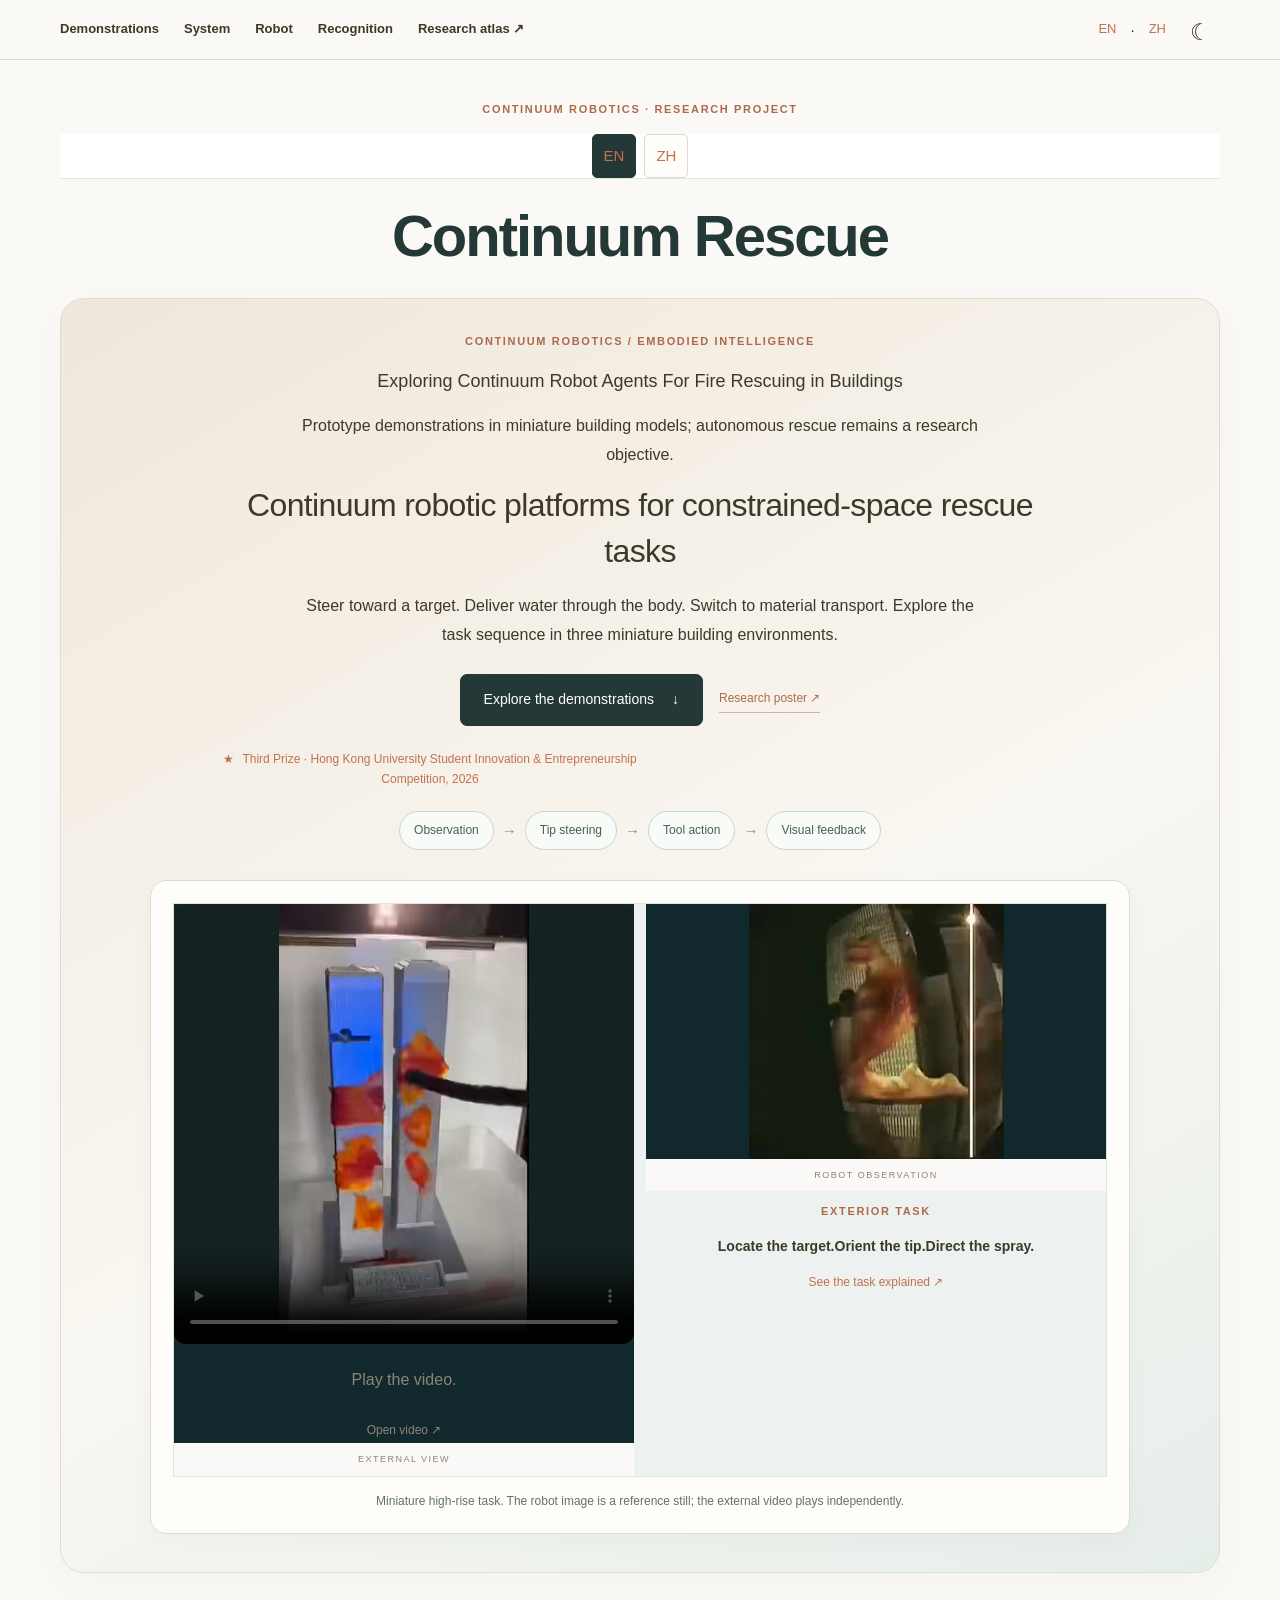
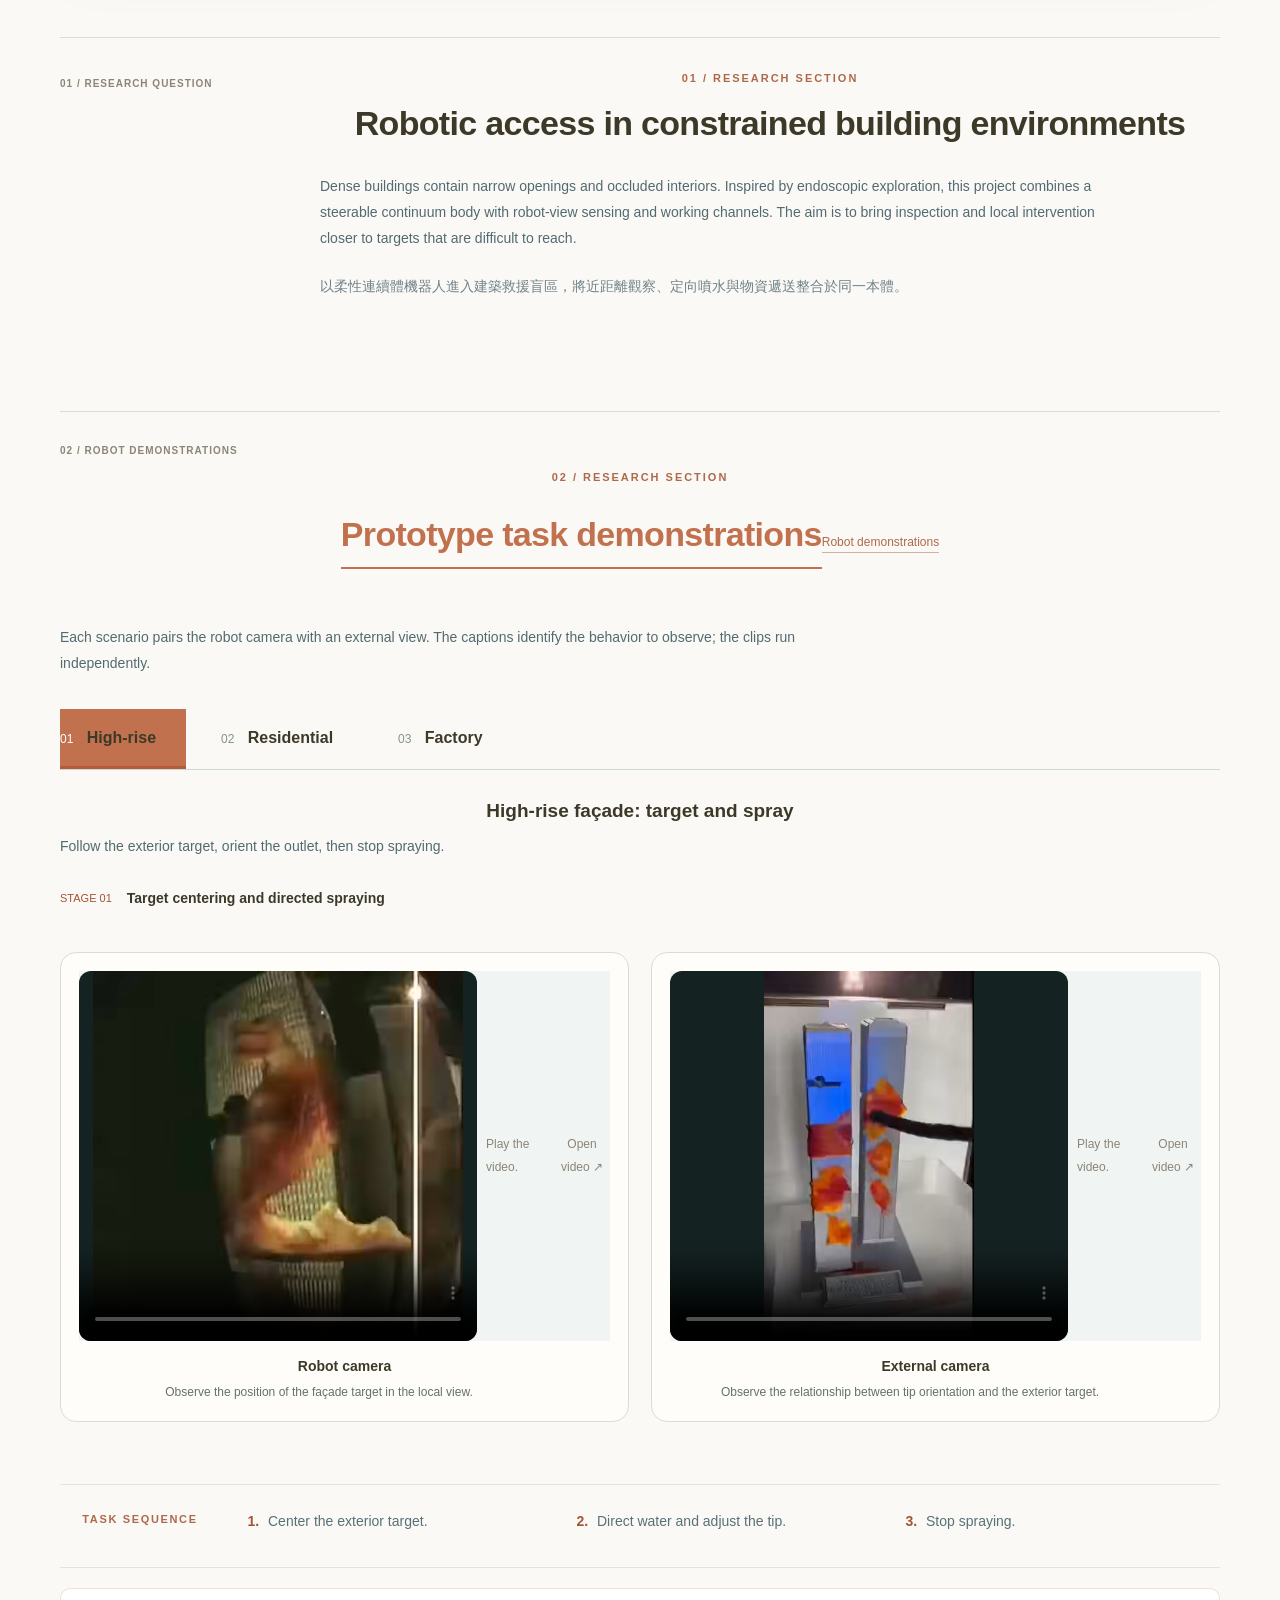
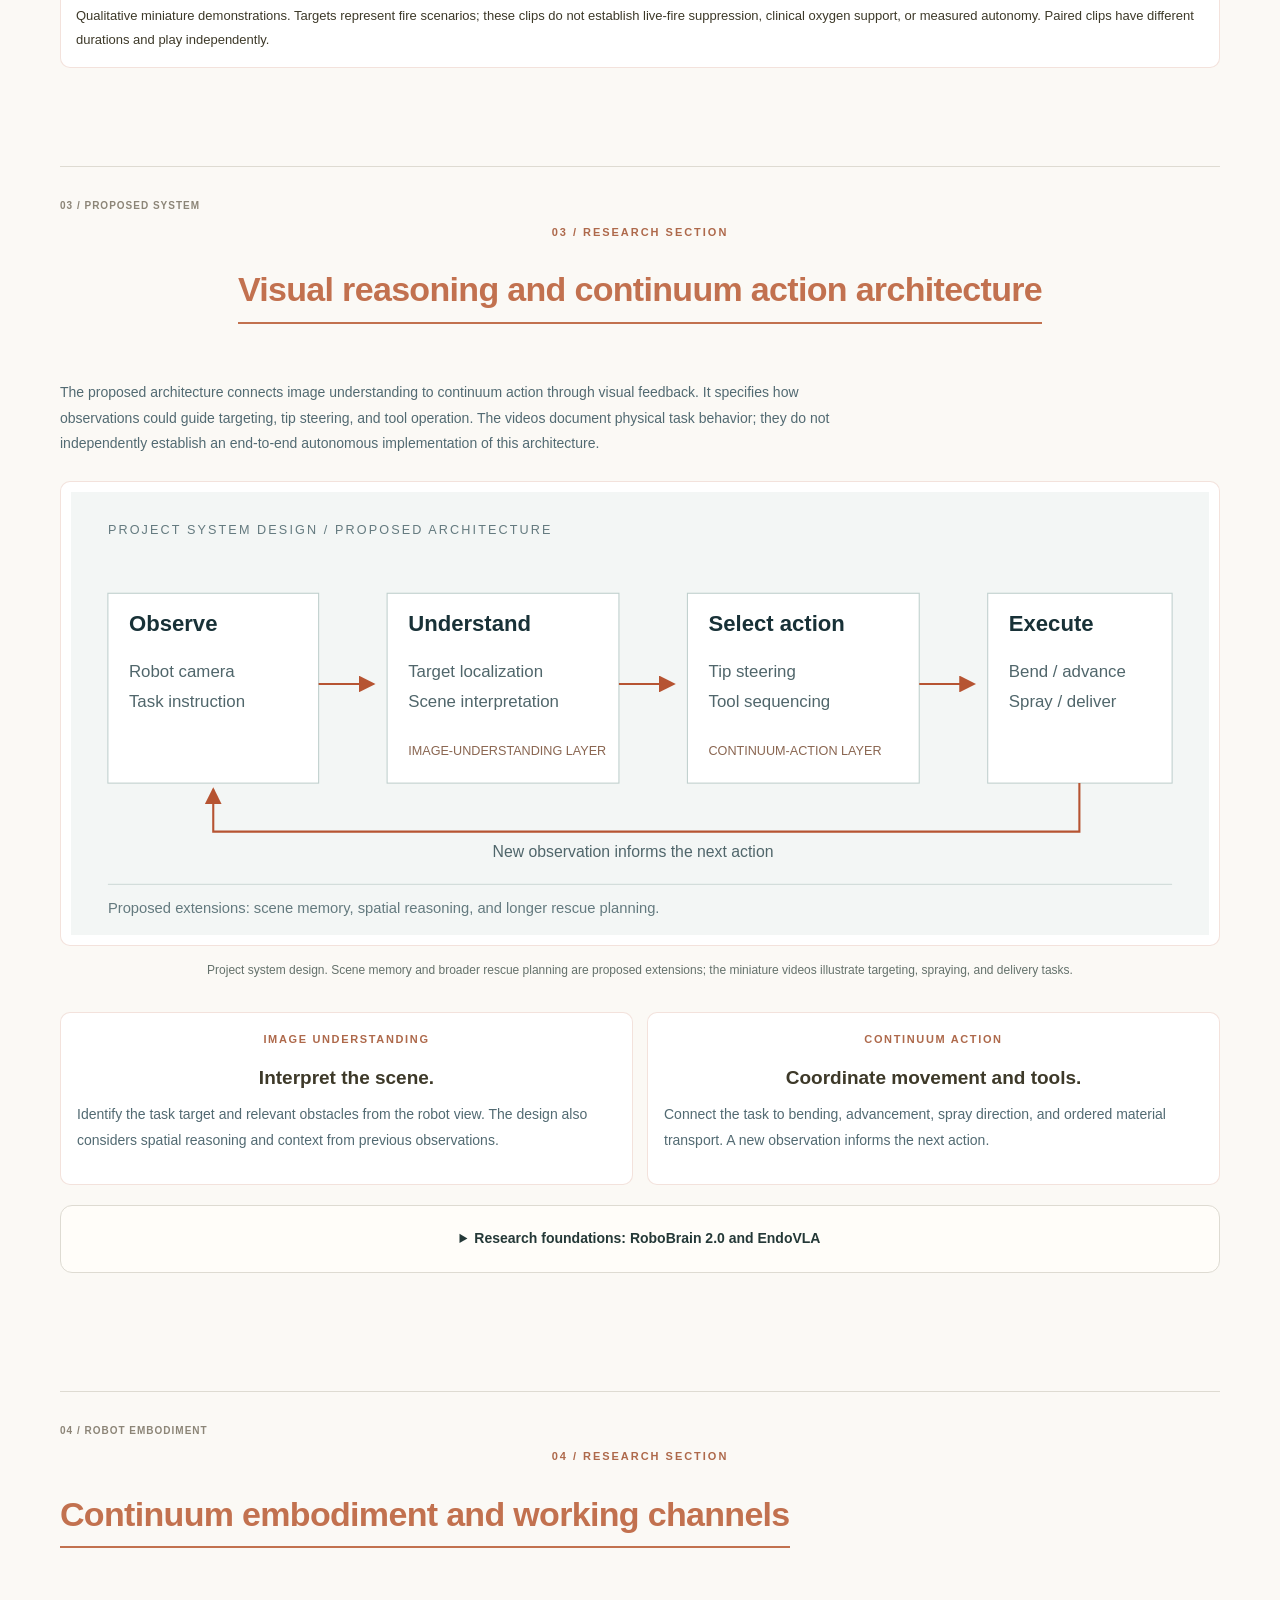
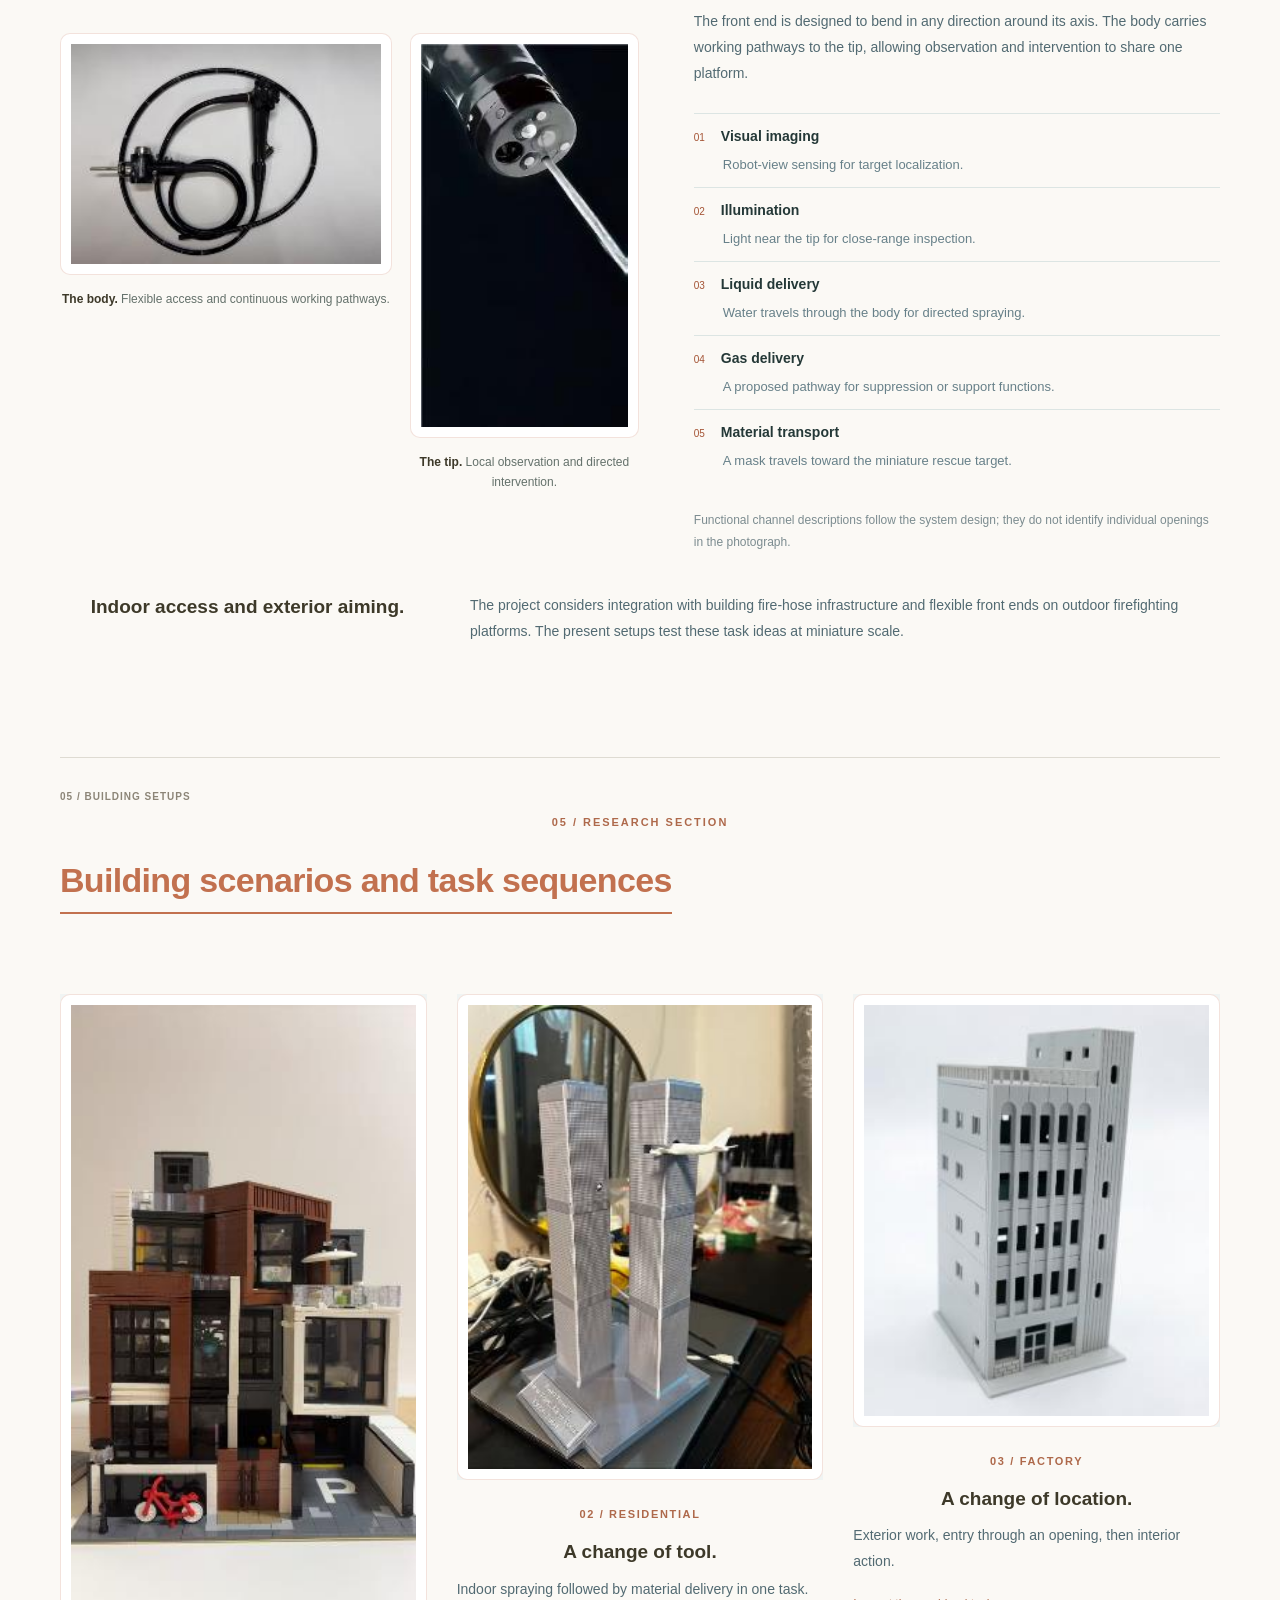
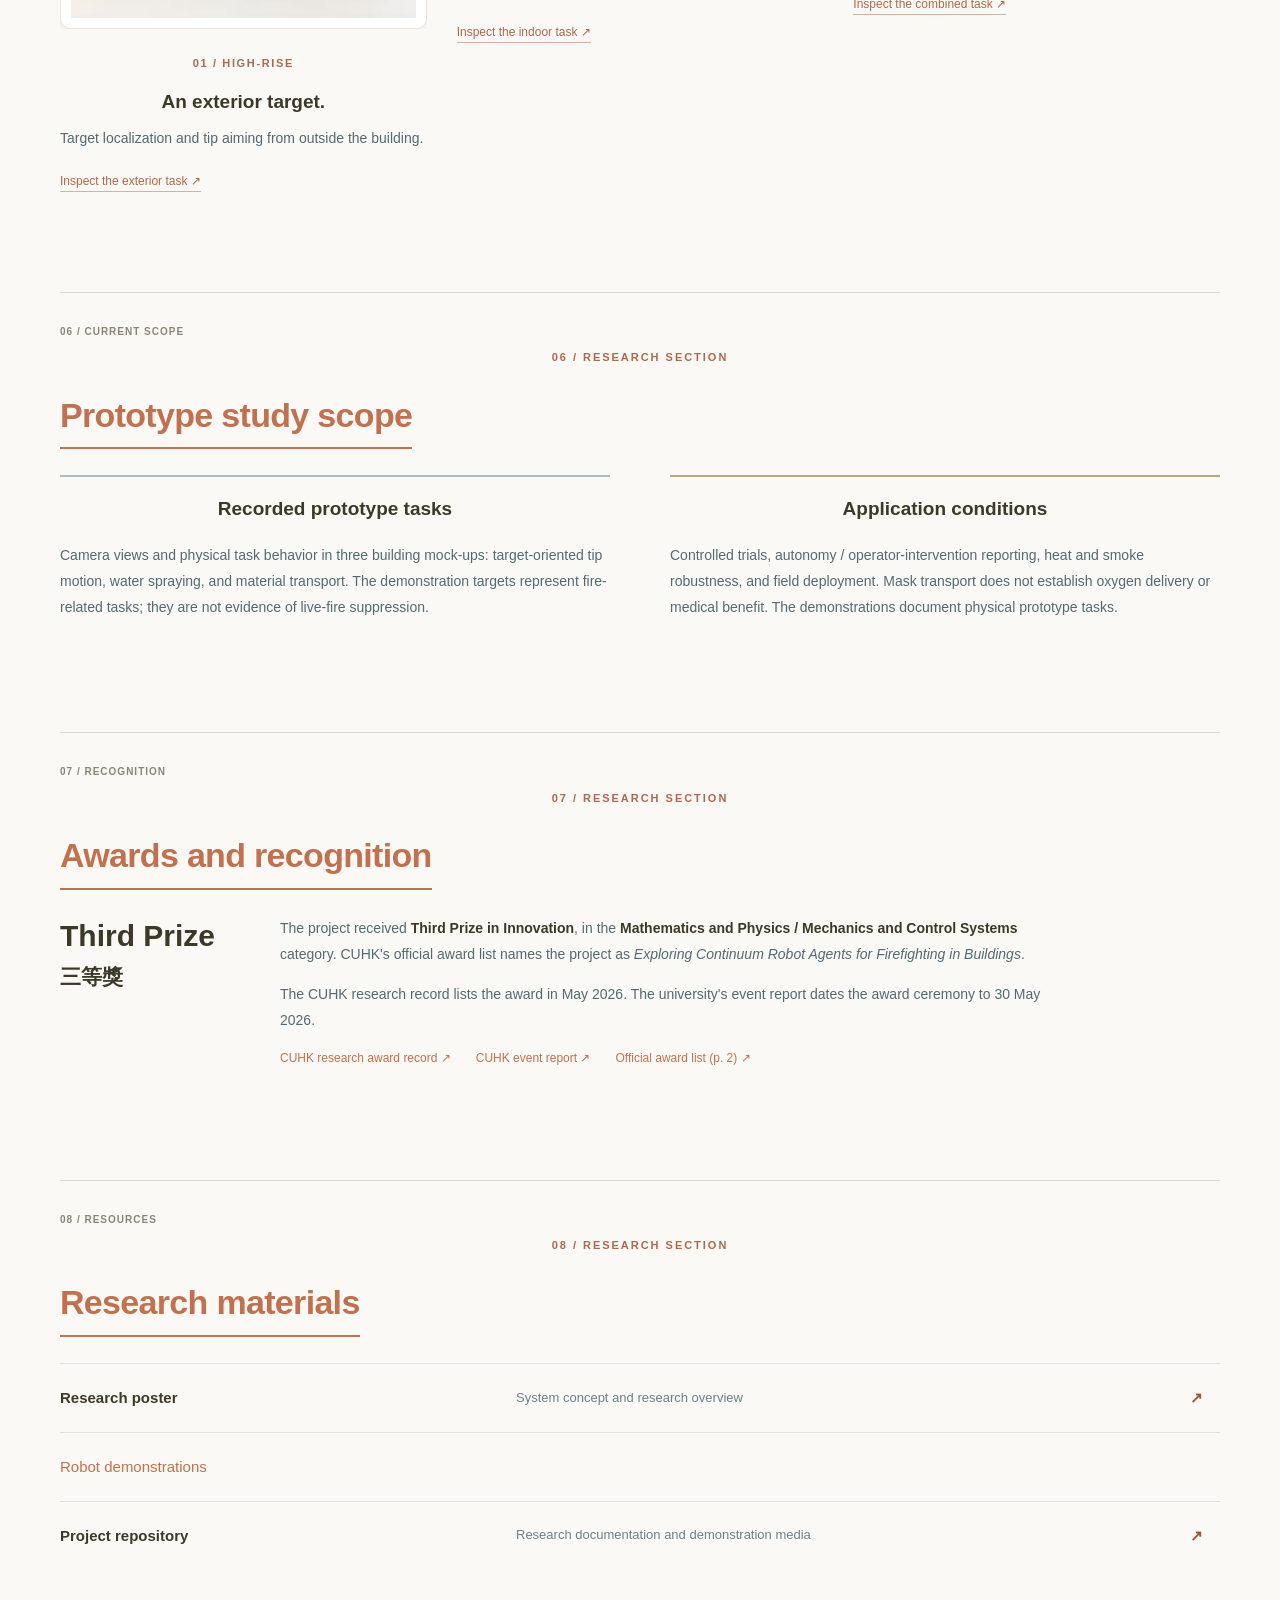
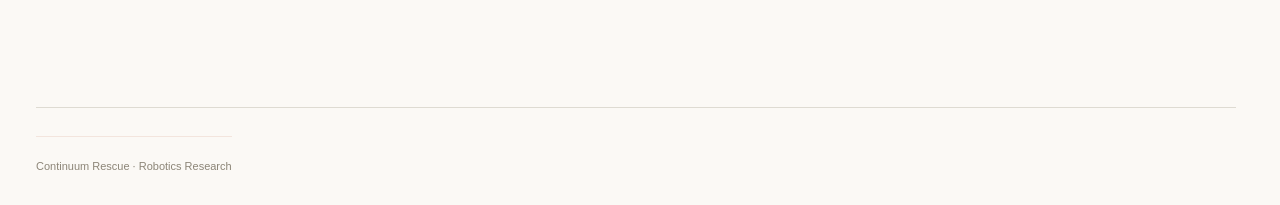
==== index.html @ 7b37f506 "Present project research and demonstrations without editorial UI" ====
<!DOCTYPE html>

<html data-theme="light" lang="en"><head><script>document.documentElement.dataset.theme='light';document.documentElement.style.colorScheme='light';</script><meta charset="utf-8"/><meta content="width=device-width,initial-scale=1" name="viewport"/><meta content="Continuum robots for building rescue blind zones: flexible access, visual targeting and material delivery in miniature building demonstrations." name="description"/><meta content="#183137" name="theme-color"/><title>Exploring Continuum Robot Agents For Fire Rescuing in Buildings</title><link href="assets/images/favicon.svg" rel="icon" type="image/svg+xml"/><link href="assets/css/style.css" rel="stylesheet"/><script defer="" src="assets/js/main.js"></script><link href="index.html" hreflang="en" rel="alternate"/><link href="index-zh.html" hreflang="zh-Hant" rel="alternate"/><link href="presentation-support.css" rel="stylesheet"/><script defer="" src="presentation-support.js"></script><link href="academic-theme.css" rel="stylesheet"/><script defer="" src="academic-ui.js"></script><link href="research-design.css" rel="stylesheet"/><script defer="" src="research-design.js"></script></head>
<body class="theme-evan academic-project research-designed"><nav class="top-nav" id="navigation"><div class="nav-container"><div class="nav-left"><a href="#demos">Demonstrations</a><a href="#method">System</a><a href="#hardware">Robot</a><a href="#recognition">Recognition</a><a href="https://tianchun-research-atlas.husheddaisy64.chatgpt.site">Research atlas ↗</a></div><div class="academic-tools site-language"><a href="index.html">EN</a> · <a href="index-zh.html">ZH</a><button aria-controls="navigation" aria-expanded="false" aria-label="Menu" class="menu menu-toggle">Menu</button><button aria-label="Switch to dark theme" class="theme-toggle" data-theme-toggle="">☾</button></div></div></nav><div class="wrapper"><header class="sidebar"><div class="profile-card"><h2 class="project-identity">Continuum Rescue</h2><div class="visitor-card"><div class="visitor-card-title">ON THIS PAGE</div><div class="academic-toc"><a href="#overview">Overview</a><a href="#demos">Demonstrations</a><a href="#method">Method</a><a href="#hardware">Hardware</a><a href="#scenarios">Scenarios</a><a href="#recognition">Recognition</a><a href="#resources">Resources</a></div></div></div></header><main class="content academic-main" id="main"><p class="academic-eyebrow">CONTINUUM ROBOTICS · RESEARCH PROJECT</p><nav aria-label="Language" class="research-language"><a aria-current="page" href="index.html" hreflang="en">EN</a><a href="index-zh.html" hreflang="zh-CN">ZH</a></nav><h1 class="academic-title">Continuum Rescue</h1><header class="hero"><div class="hero-copy"><div class="eyebrow">Continuum robotics / Embodied intelligence</div><p class="subtitle">Exploring Continuum Robot Agents For Fire Rescuing in Buildings</p><p class="media-caption">Prototype demonstrations in miniature building models; autonomous rescue remains a research objective.</p><p class="hero-lead">Continuum robotic platforms for constrained-space rescue tasks</p><p class="hero-summary">Steer toward a target. Deliver water through the body. Switch to material transport. Explore the task sequence in three miniature building environments.</p><div class="actions"><a class="button primary" href="#demos">Explore the demonstrations <span aria-hidden="true">↓</span></a><a class="text-link" href="assets/documents/research-poster.pdf" rel="noopener" target="_blank">Research poster ↗</a></div><a class="award-line" href="#recognition"><span aria-hidden="true">★</span> Third Prize · Hong Kong University Student Innovation &amp; Entrepreneurship Competition, 2026</a><div aria-label="Research flow" class="research-path"><span>Observation</span><i aria-hidden="true">→</i><span>Tip steering</span><i aria-hidden="true">→</i><span>Tool action</span><i aria-hidden="true">→</i><span>Visual feedback</span></div></div><figure class="hero-media"><div class="hero-views"><div class="hero-external"><video aria-label="High-rise target spraying external demonstration" controls="" playsinline="" poster="assets/images/frame-24.png" preload="metadata"><source src="assets/videos/demo-02.mp4" type="video/mp4"/></video><span class="view-tag">EXTERNAL VIEW</span></div><div class="hero-observation"><img alt="Robot camera view of the high-rise target" src="assets/images/frame-23.png"/><span class="view-tag">ROBOT OBSERVATION</span><div class="hero-observation-copy"><span class="eyebrow">Exterior task</span><strong>Locate the target.<br/>Orient the tip.<br/>Direct the spray.</strong><a href="#demos">See the task explained ↗</a></div></div></div><figcaption>Miniature high-rise task. The robot image is a reference still; the external video plays independently.</figcaption></figure></header>
<section class="section problem visible" id="overview"><div class="section-label">01 / Research question</div><div><span class="research-section-number">01 / RESEARCH SECTION</span><h2>Robotic access in constrained building environments</h2><p class="reading">Dense buildings contain narrow openings and occluded interiors. Inspired by endoscopic exploration, this project combines a steerable continuum body with robot-view sensing and working channels. The aim is to bring inspection and local intervention closer to targets that are difficult to reach.</p><p class="chinese-summary" lang="zh-Hant">以柔性連續體機器人進入建築救援盲區，將近距離觀察、定向噴水與物資遞送整合於同一本體。</p></div></section>
<section class="section visible" id="demos"><div class="section-label">02 / Robot demonstrations</div><div class="section-head"><span class="research-section-number">02 / RESEARCH SECTION</span><h2>Prototype task demonstrations</h2><a class="text-link" href="#demos" rel="noopener" target="_blank">Robot demonstrations</a></div><p class="reading">Each scenario pairs the robot camera with an external view. The captions identify the behavior to observe; the clips run independently.</p><div aria-label="Demonstration scenario" class="tabs" role="group"><button aria-pressed="true" data-scenario="highrise">01 <strong>High-rise</strong></button><button aria-pressed="false" data-scenario="residential">02 <strong>Residential</strong></button><button aria-pressed="false" data-scenario="factory">03 <strong>Factory</strong></button></div><div class="demo-header"><h3 id="demo-title">High-rise façade</h3><p id="demo-description"></p></div><div id="demo-grid"></div><div class="task-sequence"><span class="eyebrow">Task sequence</span><ol id="demo-steps"></ol></div><noscript><p><a href="#demos">Robot demonstrations</a> for all scenarios.</p></noscript><p class="scope-note">Qualitative miniature demonstrations. Targets represent fire scenarios; these clips do not establish live-fire suppression, clinical oxygen support, or measured autonomy. Paired clips have different durations and play independently.</p></section>
<section class="section visible" id="method"><div class="section-label">03 / Proposed system</div><div class="section-head"><span class="research-section-number">03 / RESEARCH SECTION</span><h2>Visual reasoning and continuum action architecture</h2></div><p class="reading">The proposed architecture connects image understanding to continuum action through visual feedback. It specifies how observations could guide targeting, tip steering, and tool operation. The videos document physical task behavior; they do not independently establish an end-to-end autonomous implementation of this architecture.</p><figure class="system-figure"><img alt="Proposed system: camera observation and task instruction feed scene understanding, action selection and the continuum robot, with an observation feedback loop" loading="lazy" src="assets/images/rescue-system.svg"/><ol aria-label="Proposed system flow" class="system-mobile"><li><strong>01 / Observe</strong><span>Robot camera and task instruction.</span></li><li><strong>02 / Understand</strong><span>Target localization and scene interpretation.</span></li><li><strong>03 / Select action</strong><span>Tip steering and tool sequencing.</span></li><li><strong>04 / Execute</strong><span>Bend, advance, spray, or deliver.</span></li><li class="feedback">Feedback: a new observation informs the next action.</li></ol><figcaption>Project system design. Scene memory and broader rescue planning are proposed extensions; the miniature videos illustrate targeting, spraying, and delivery tasks.</figcaption></figure><div class="method-notes"><article><span class="eyebrow">Image understanding</span><h3>Interpret the scene.</h3><p>Identify the task target and relevant obstacles from the robot view. The design also considers spatial reasoning and context from previous observations.</p></article><article><span class="eyebrow">Continuum action</span><h3>Coordinate movement and tools.</h3><p>Connect the task to bending, advancement, spray direction, and ordered material transport. A new observation informs the next action.</p></article></div><details class="research-foundations"><summary>Research foundations: RoboBrain 2.0 and EndoVLA</summary><p><a href="https://arxiv.org/abs/2507.02029">RoboBrain 2.0</a> motivates the understanding layer. <a href="https://arxiv.org/abs/2505.15206">EndoVLA</a> motivates visual instruction and action for a flexible instrument. These are related research foundations.</p><div class="foundation-images"><figure><img alt="RoboBrain foundation figure reproduced in the project presentation" loading="lazy" src="assets/images/robobrain-foundation.png"/><figcaption>Understanding and planning foundation.</figcaption></figure><figure><img alt="EndoVLA foundation figure reproduced in the project presentation" loading="lazy" src="assets/images/endovla-foundation.png"/><figcaption>Visual instruction and action foundation.</figcaption></figure></div></details></section>
<section class="section visible" id="hardware"><div class="section-label">04 / Robot embodiment</div><span class="research-section-number">04 / RESEARCH SECTION</span><h2>Continuum embodiment and working channels</h2><div class="hardware-layout"><div class="hardware-photos"><figure class="body-photo"><img alt="Tubular continuum robot body with coiled working channels" loading="lazy" src="assets/images/continuum-robot.jpg"/><figcaption><strong>The body.</strong> Flexible access and continuous working pathways.</figcaption></figure><figure class="tip-photo"><img alt="Close-up of the front end and material delivery tube" loading="lazy" src="assets/images/end-effector.jpg"/><figcaption><strong>The tip.</strong> Local observation and directed intervention.</figcaption></figure></div><div class="hardware-copy"><p>The front end is designed to bend in any direction around its axis. The body carries working pathways to the tip, allowing observation and intervention to share one platform.</p><dl class="channel-list"><div><dt><span>01</span> Visual imaging</dt><dd>Robot-view sensing for target localization.</dd></div><div><dt><span>02</span> Illumination</dt><dd>Light near the tip for close-range inspection.</dd></div><div><dt><span>03</span> Liquid delivery</dt><dd>Water travels through the body for directed spraying.</dd></div><div><dt><span>04</span> Gas delivery</dt><dd>A proposed pathway for suppression or support functions.</dd></div><div><dt><span>05</span> Material transport</dt><dd>A mask travels toward the miniature rescue target.</dd></div></dl><p class="figure-note">Functional channel descriptions follow the system design; they do not identify individual openings in the photograph.</p></div></div><div class="deployment-note"><h3>Indoor access and exterior aiming.</h3><p>The project considers integration with building fire-hose infrastructure and flexible front ends on outdoor firefighting platforms. The present setups test these task ideas at miniature scale.</p></div></section>
<section class="section visible" id="scenarios"><div class="section-label">05 / Building setups</div><span class="research-section-number">05 / RESEARCH SECTION</span><h2>Building scenarios and task sequences</h2><div class="scenario-gallery"><article><figure><img alt="High-rise miniature setup" loading="lazy" src="assets/images/high-rise.jpg"/></figure><span class="eyebrow">01 / High-rise</span><h3>An exterior target.</h3><p>Target localization and tip aiming from outside the building.</p><a class="text-link" data-demo-jump="highrise" href="#demos">Inspect the exterior task ↗</a></article><article><figure><img alt="Residential miniature setup" loading="lazy" src="assets/images/residential.jpg"/></figure><span class="eyebrow">02 / Residential</span><h3>A change of tool.</h3><p>Indoor spraying followed by material delivery in one task.</p><a class="text-link" data-demo-jump="residential" href="#demos">Inspect the indoor task ↗</a></article><article><figure><img alt="Factory miniature setup" loading="lazy" src="assets/images/factory.jpg"/></figure><span class="eyebrow">03 / Factory</span><h3>A change of location.</h3><p>Exterior work, entry through an opening, then interior action.</p><a class="text-link" data-demo-jump="factory" href="#demos">Inspect the combined task ↗</a></article></div></section>
<section class="section scope-section visible"><div class="section-label">06 / Current scope</div><span class="research-section-number">06 / RESEARCH SECTION</span><h2>Prototype study scope</h2><div class="scope-columns"><div><h3>Recorded prototype tasks</h3><p>Camera views and physical task behavior in three building mock-ups: target-oriented tip motion, water spraying, and material transport. The demonstration targets represent fire-related tasks; they are not evidence of live-fire suppression.</p></div><div><h3>Application conditions</h3><p>Controlled trials, autonomy / operator-intervention reporting, heat and smoke robustness, and field deployment. Mask transport does not establish oxygen delivery or medical benefit. The demonstrations document physical prototype tasks.</p></div></div></section>
<section class="section visible" id="recognition"><div class="section-label">07 / Recognition</div><span class="research-section-number">07 / RESEARCH SECTION</span><h2>Awards and recognition</h2><div class="recognition-detail"><strong class="prize-word">Third Prize<span>三等獎</span></strong><div><p>The project received <strong>Third Prize in Innovation</strong>, in the <strong>Mathematics and Physics / Mechanics and Control Systems</strong> category. CUHK's official award list names the project as <em>Exploring Continuum Robot Agents for Firefighting in Buildings</em>.</p><p>The CUHK research record lists the award in May 2026. The university's event report dates the award ceremony to 30 May 2026.</p><p class="award-sources"><a href="https://research.cuhk.edu.hk/en/prizes/third-prize-of-the-12th-hong-kong-university-student-innovation-a/" rel="noopener" target="_blank">CUHK research award record ↗</a><a href="https://kto.cuhk.edu.hk/en/news-events/announcements/event-highlight-cuhk-wins-19-awards-at-the-12th-hong-kong-university-student-innovation-and-entrepreneurship-competition-30-may-2026" rel="noopener" target="_blank">CUHK event report ↗</a><a href="https://www.cpr.cuhk.edu.hk/wp-content/uploads/newscentre/pressrelease/Appendix_eng-2.pdf" rel="noopener" target="_blank">Official award list (p. 2) ↗</a></p></div></div></section>
<section class="section visible" id="resources"><div class="section-label">08 / Resources</div><span class="research-section-number">08 / RESEARCH SECTION</span><h2>Research materials</h2><div class="resource-list"><a href="assets/documents/research-poster.pdf" rel="noopener" target="_blank"><strong>Research poster</strong><span>System concept and research overview</span><b aria-hidden="true">↗</b></a><a href="#demos" rel="noopener" target="_blank">Robot demonstrations</a><a href="https://github.com/evan0610/Exploring-Continuum-Robot-Agents-For-Fire-Rescuing-in-Buildings"><strong>Project repository</strong><span>Research documentation and demonstration media</span><b aria-hidden="true">↗</b></a></div></section></main><footer class="site-footer"><p>Continuum Rescue · Robotics Research</p></footer></div></body></html>
---- assets/css/style.css ----
*{box-sizing:border-box}html{scroll-behavior:smooth;scroll-padding-top:110px}body{margin:0;color:#183137;background:#fff;font:16px/1.75 system-ui,-apple-system,BlinkMacSystemFont,"Segoe UI",sans-serif}a{color:#a74928;text-decoration:none}a:hover{text-decoration:underline}button,video{font:inherit}img{display:block;max-width:100%}figure{margin:0}figcaption{font-size:12px;line-height:1.65;color:#61757b;margin-top:12px}h1,h2,h3,p{margin-top:0}h2{font-size:34px;line-height:1.25;letter-spacing:-1px;margin-bottom:24px;max-width:900px}h3{font-size:20px;line-height:1.35;letter-spacing:-.3px}p{color:#526a72}nav{position:sticky;top:0;z-index:20;background:#fffffff2;border-bottom:1px solid #dce5e3;backdrop-filter:blur(12px)}.nav-inner{max-width:1200px;margin:auto;display:flex;align-items:center;justify-content:space-between;padding:19px 28px;gap:25px}.brand{font-size:23px;font-weight:750;color:#183137;line-height:1.2;letter-spacing:-.7px}.brand span{display:block;font-size:9px;letter-spacing:1.7px;font-weight:500;margin-top:7px}.nav-links{display:flex;gap:26px;font-size:13px}.nav-links a{color:#29434a}main{max-width:1200px;padding:0 28px;margin:auto}.hero{display:grid;grid-template-columns:1fr 1.08fr;gap:45px;align-items:center;padding:66px 0 64px}.eyebrow,.section-label{font-size:11px;font-weight:650;letter-spacing:1.6px;text-transform:uppercase;color:#a45435}.hero h1{font-size:38px;line-height:1.16;letter-spacing:-1.3px;margin:19px 0 24px}.hero-lead{font-size:22px;line-height:1.45;color:#25434a;margin-bottom:19px}.hero-summary{font-size:14px;max-width:475px}.actions{display:flex;align-items:center;gap:22px;flex-wrap:wrap;margin:27px 0}.button{display:inline-flex;gap:18px;align-items:center;border:1px solid #183137;padding:12px 17px;font-size:13px;font-weight:650}.button.primary{background:#183137;color:white}.text-link{font-size:13px;border-bottom:1px solid #d3b29f;padding-bottom:3px;white-space:normal}.award-line{font-size:12px;line-height:1.65;display:block;color:#80633b;max-width:440px}.award-line span{margin-right:5px}.hero-media{min-width:0}.hero-views{display:grid;grid-template-columns:1fr 1fr;background:#edf2f1;border:1px solid #dce5e3}.hero-external{position:relative;background:#11282c}.hero-external video{width:100%;height:440px;display:block;object-fit:contain}.view-tag{display:block;font-size:9px;letter-spacing:1.5px;padding:8px 12px;color:#dce5e4;background:#183137}.hero-observation img{width:100%;height:255px;object-fit:contain;background:#11282c}.hero-observation-copy{padding:22px 20px}.hero-observation-copy strong{display:block;line-height:1.55;font-size:17px;margin:10px 0}.hero-observation-copy a{font-size:12px}.section{padding:60px 0;border-top:1px solid #dce5e3}.section-label{color:#315e67;margin-bottom:22px}.section-head{display:flex;align-items:baseline;justify-content:space-between;gap:25px}.reading{max-width:780px}.problem{display:grid;grid-template-columns:220px 1fr;gap:40px}.problem .section-label{padding-top:7px}.problem h2{max-width:800px}.chinese-summary{font-size:14px;color:#70828a;margin-top:22px}.tabs{display:flex;gap:0;border-bottom:1px solid #ccd8d5;margin:32px 0 27px}.tabs button{border:0;border-bottom:3px solid transparent;padding:14px 30px 14px 0;margin-right:35px;cursor:pointer;background:transparent;color:#829395;font-size:12px}.tabs strong{font-size:16px;margin-left:10px;font-weight:600}.tabs button.active{color:#183137;border-bottom-color:#b65b38}.demo-header h3{font-size:25px;margin-bottom:8px}.demo-header p{font-size:14px;margin-bottom:26px}.demo-stage{margin-bottom:35px}.stage-head{display:flex;gap:15px;align-items:center;margin-bottom:16px}.stage-number{font-size:11px;color:#a45435}.stage-head h4{margin:0;font-size:17px;font-weight:650}.video-pair{display:grid;grid-template-columns:1fr 1fr;gap:22px}.video-card{min-width:0}.video-card video{display:block;max-width:100%;height:370px;width:100%;object-fit:contain;background:#102328}.video-card.portrait video{width:auto;max-width:100%;height:370px;margin:auto}.video-surface{background:#f0f4f3;min-height:370px;display:flex;align-items:center;justify-content:center}.video-card figcaption{margin-top:12px;font-size:13px}.video-card strong{display:block;color:#183137;font-size:14px;margin-bottom:4px}.watch-point{display:block;max-width:480px}.task-sequence{display:grid;grid-template-columns:160px 1fr;gap:25px;padding:24px 0;border-top:1px solid #dce5e3;border-bottom:1px solid #dce5e3}.task-sequence ol{display:flex;gap:30px;flex-wrap:wrap;padding:0 0 0 18px;margin:0;font-size:13px;color:#587078}.task-sequence li{flex:1 1 160px;padding-left:5px}.task-sequence li::marker{color:#a45435;font-weight:700}.scope-note{font-size:12px;color:#71848b;margin:20px 0 0}.system-figure{margin:30px 0}.system-figure img{width:100%}.method-notes{display:grid;grid-template-columns:1fr 1fr;gap:60px;margin-top:32px}.method-notes h3{margin:10px 0}.method-notes p{font-size:14px}.research-foundations{margin-top:28px;border-top:1px solid #dce5e3;padding-top:20px;font-size:14px}.research-foundations summary{cursor:pointer;color:#49656c}.research-foundations>p{margin-top:20px;max-width:800px}.foundation-images{display:grid;grid-template-columns:1fr 1fr;gap:25px;align-items:start}.hardware-layout{display:grid;grid-template-columns:1.1fr 1fr;gap:55px;align-items:start;margin-top:35px}.hardware-photos{display:grid;grid-template-columns:1.45fr 1fr;gap:18px;align-items:start}.hardware-photos img{height:290px;width:100%;object-fit:contain;background:#eef2f1}.hardware-copy p{font-size:14px}.channel-list{margin:26px 0}.channel-list>div{border-top:1px solid #dce5e3;padding:10px 0}.channel-list dt{font-size:14px;font-weight:650}.channel-list dt span{font-size:10px;font-weight:500;color:#a45435;margin-right:12px}.channel-list dd{margin:3px 0 0 29px;font-size:13px;color:#678089}.figure-note{font-size:12px!important;color:#7c8c90}.deployment-note{margin-top:28px;display:grid;grid-template-columns:1fr 2fr;gap:35px}.deployment-note p{font-size:14px}.scenario-gallery{display:grid;grid-template-columns:repeat(3,1fr);gap:30px;margin-top:30px}.scenario-gallery figure{background:#f0f4f3;margin-bottom:20px}.scenario-gallery img{width:100%;height:265px;object-fit:contain;padding:10px}.scenario-gallery h3{margin:10px 0}.scenario-gallery p{font-size:14px}.scope-columns{display:grid;grid-template-columns:1fr 1fr;gap:60px}.scope-columns p{font-size:14px}.scope-section{background:#f5f7f6;padding:35px;margin-bottom:45px}.recognition-detail{display:grid;grid-template-columns:190px 1fr;gap:30px}.prize-word{font-size:30px;color:#96723f;line-height:1.3}.prize-word span{display:block;font-size:21px;margin-top:8px}.recognition-detail p{font-size:14px;max-width:790px}.award-sources{display:flex;flex-wrap:wrap;gap:10px 25px;font-size:12px!important}.resource-list a{display:grid;grid-template-columns:1fr 1.5fr 30px;align-items:center;gap:20px;border-top:1px solid #dce5e3;padding:20px 0;color:#183137;font-size:15px}.resource-list span{font-size:13px;color:#6a8188}.resource-list b{color:#a45435}footer{max-width:1200px;margin:auto;padding:30px 28px 45px;font-size:12px;color:#7c8d90;display:flex;justify-content:space-between}.skip-link{position:absolute;left:20px;top:-80px;background:#183137;color:white;padding:10px;z-index:100}.skip-link:focus{top:10px}:focus-visible{outline:3px solid #c77b51;outline-offset:5px}@media(max-width:950px){.hero{grid-template-columns:1fr;gap:32px;padding-top:40px}.hero-copy{max-width:750px}.hero h1{font-size:40px;max-width:720px}.hero-views{max-width:650px}.problem{grid-template-columns:1fr;gap:0}.hardware-layout{gap:28px}.nav-links{gap:17px}.brand{font-size:19px}.section-head{display:block}.video-card video,.video-card.portrait video{height:320px}.video-surface{min-height:320px}}@media(max-width:600px){html{scroll-padding-top:105px}main{padding:0 20px}.nav-inner{padding:14px 20px;flex-wrap:wrap;gap:13px}.brand{font-size:19px}.brand span{font-size:8px}.nav-links{width:100%;justify-content:space-between;gap:8px;font-size:11px}.hero{padding:35px 0 40px}.hero h1{font-size:31px;letter-spacing:-.8px}.hero-lead{font-size:20px}.hero-summary{font-size:14px}.hero-external video{height:305px}.hero-observation img{height:165px}.hero-observation-copy{padding:14px 12px}.hero-observation-copy strong{font-size:14px}.hero-observation-copy .eyebrow{font-size:8px}.hero-observation-copy a{font-size:10px}.view-tag{font-size:7px;padding:7px;letter-spacing:.8px}.hero-views{grid-template-columns:1fr 1fr}h2{font-size:27px;letter-spacing:-.6px}.section{padding:40px 0}.tabs button{padding:12px 8px 12px 0;margin-right:15px}.tabs strong{font-size:13px;margin-left:5px}.video-pair,.method-notes,.hardware-layout,.scenario-gallery,.scope-columns,.recognition-detail,.foundation-images{grid-template-columns:1fr}.video-pair{gap:24px}.video-card video,.video-card.portrait video{height:330px}.video-surface{min-height:330px}.task-sequence{grid-template-columns:1fr;gap:12px}.task-sequence ol{display:block}.task-sequence li{margin:7px 0}.system-figure{overflow-x:auto}.system-figure img{min-width:760px}.method-notes{gap:20px}.hardware-photos{grid-template-columns:1.3fr 1fr}.hardware-photos img{height:240px}.deployment-note{grid-template-columns:1fr;gap:0}.scenario-gallery{gap:35px}.scope-section{padding:25px 20px}.scope-columns{gap:20px}.prize-word span{display:inline;margin-left:15px;font-size:20px}.recognition-detail{gap:20px}.resource-list a{grid-template-columns:1fr 25px;gap:4px}.resource-list span{grid-column:1;grid-row:2}.resource-list b{grid-column:2;grid-row:1}footer{gap:20px}.actions{gap:18px}}@media(prefers-reduced-motion:reduce){html{scroll-behavior:auto}}

.video-card video{width:auto;margin:auto}.system-mobile{display:none}@media(max-width:600px){.hero{display:flex;flex-direction:column;align-items:stretch;gap:0}.hero-copy{display:contents}.hero-copy>.eyebrow{order:0}.hero h1{order:1;margin-bottom:25px}.hero-media{order:2;margin-bottom:25px}.hero-lead{order:3}.hero-summary{order:4}.hero .actions{order:5;margin-top:12px}.hero .award-line{order:6}.system-figure>img{display:none}.system-figure{overflow:visible}.system-mobile{display:block;list-style:none;padding:0;margin:0}.system-mobile li{padding:18px 20px;border-left:2px solid #b65b38;background:#f1f5f3;margin-bottom:10px}.system-mobile strong{display:block;font-size:17px}.system-mobile span{font-size:13px;display:block;margin-top:5px;color:#587179}.system-mobile .feedback{background:white;font-size:13px;color:#a45435;border-left-style:dashed}.hero-external video{height:305px}}

.language-switch{display:flex;align-items:center;gap:7px;flex-shrink:0;font-size:12px}.language-switch a{color:#6d8085;padding:5px 1px;border-bottom:2px solid transparent}.language-switch a[aria-current="page"]{color:#183137;border-bottom-color:#a74928}.language-switch>span{color:#9ba9ac}.nav-links{margin-left:auto}.language-switch strong{font-weight:650}html[lang="zh-Hant"] h1,html[lang="zh-Hant"] h2{line-height:1.4;letter-spacing:0}html[lang="zh-Hant"] .brand span{letter-spacing:1px}@media(max-width:950px){.nav-inner{flex-wrap:wrap;gap:14px}.nav-links{order:3;width:100%;justify-content:flex-start}.language-switch{margin-left:auto}}@media(max-width:600px){.nav-links{justify-content:space-between}.language-switch{font-size:11px}.nav-inner{gap:12px}.brand{font-size:18px}}

.language-switch a{min-height:32px;display:inline-flex;align-items:center;padding:5px 4px}.language-switch a:not([aria-current="page"]){color:#49656c}.language-switch a:hover{color:#a74928;text-decoration:none}.scope-columns>div{border-top:2px solid #a9bfbb;padding-top:18px}.scope-columns>div:last-child{border-top-color:#bba785}html[lang="zh-Hant"] .hero h1{font-size:36px}html[lang="zh-Hant"] .hero-lead{font-size:21px}html[lang="zh-Hant"] .hero-summary{font-size:15px}html[lang="zh-Hant"] .reading{line-height:1.9}html[lang="zh-Hant"] .button{font-size:14px;line-height:1.5}@media(max-width:600px){html[lang="zh-Hant"] .hero h1{font-size:29px}.language-switch a{min-height:36px;padding:5px 3px}.nav-links a{padding:5px 0}.channel-list dd{line-height:1.8}}
---- presentation-support.css ----
.privatebar{background:#203b35;color:#fff;padding:10px 24px;display:flex;align-items:center;justify-content:space-between;gap:14px;font:12px/1.7 "Segoe UI","Microsoft YaHei",sans-serif}.privatebar a{color:#fff;text-decoration:underline}.privatebar form{margin:0}.privatebar button{background:none;color:white;border:1px solid #789389;padding:5px 10px;border-radius:3px;font:inherit;cursor:pointer}.rect-status,.rect-block,.rect-quick{max-width:1120px;margin:26px auto;padding:22px 28px;border:1px solid #d9e3dd;border-radius:8px;background:#f5f8f4;color:#233f37;font:15px/1.8 "Segoe UI","Microsoft YaHei",sans-serif}.rect-status{border-left:4px solid #287263}.rect-status h2,.rect-block h3{font-size:21px;line-height:1.4;margin:0 0 14px;letter-spacing:0}.rect-status p,.rect-block p{margin:12px 0;max-width:1000px}.rect-status small{display:block;color:#596f64}.rect-quick{display:flex;gap:14px;flex-wrap:wrap;background:#fff;padding:14px 22px;font-size:13px}.rect-table{overflow:auto;margin:18px 0}.rect-table table{border-collapse:collapse;width:100%;min-width:570px;font-size:14px;background:#fff}.rect-table td,.rect-table th{padding:12px;text-align:left;vertical-align:top;border-bottom:1px solid #dbe5df}.rect-table th{background:#e8f1e9;font-weight:600}.rect-table td:first-child{font-weight:600}.rect-block a,.rect-status a,.rect-quick a{color:#236358;text-decoration:underline}.rect-toc{position:sticky;top:0;background:#fffef8f5;z-index:30;border-bottom:1px solid #d9e3dd;padding:10px 18px;display:flex;gap:16px;flex-wrap:wrap;font:12px/1.7 "Segoe UI","Microsoft YaHei",sans-serif}.rect-toc a{color:#236358}.rect-toc a[aria-current]{font-weight:700}.video-status{font:13px/1.7 "Segoe UI","Microsoft YaHei",sans-serif;padding:9px;color:#587263}.video-status[data-error=true]{color:#8b412b;background:#fbede7}.media-caption{font-size:12px;color:#526c60}.rect-block details{padding:15px;border:1px solid #dae4dc;background:#fff}.rect-block summary{cursor:pointer}.rect-filter{padding:9px;width:100%;max-width:480px;margin:10px 0}html{scroll-padding-top:70px}a:focus-visible,button:focus-visible,summary:focus-visible,input:focus-visible{outline:3px solid #bb8a3e;outline-offset:4px}img,video{max-width:100%}video{background:#142922;border-radius:4px}@media(max-width:900px){.hero{grid-template-columns:1fr!important;gap:28px!important;padding-top:35px!important}.hero-apparatus{margin:0!important}.observation-inset{position:static!important;width:100%!important;margin-top:16px!important;box-shadow:none!important}.observation-inset img{height:auto!important;max-height:180px;object-fit:contain}.site-header{flex-wrap:wrap!important;gap:10px!important}.site-header .language-switch{width:auto!important;margin:0!important}.site-header .menu-toggle{margin-left:auto!important;margin-right:0!important}.site-header nav{order:5}.rect-status,.rect-block{margin:20px 16px;padding:20px}.rect-quick{margin:16px}.rect-table table{font-size:13px}.privatebar{padding:9px 16px;font-size:11px}.rect-toc{font-size:12px;gap:10px}}@media(max-width:480px){.hero h1{font-size:clamp(31px,9vw,43px)!important;line-height:1.2!important;letter-spacing:-.8px!important}.site-header .language-switch{margin-left:0!important}.privatebar span{max-width:200px}.rect-status h2,.rect-block h3{font-size:19px}.rect-status,.rect-block{font-size:14px}.rect-toc{position:static}.rect-table table{min-width:520px}}@media(prefers-reduced-motion:reduce){html{scroll-behavior:auto}}

.research-note{font:12px/1.7 "Segoe UI",sans-serif!important;color:#405f52!important;background:#eff5ed;border-left:3px solid #287263;padding:10px 13px!important;max-width:650px!important;margin:12px 0!important;text-transform:none!important;letter-spacing:0!important}

.privatebar{background:#6c5541}.rect-status,.rect-block,.rect-quick{background:#fffefa;border-color:rgba(194,113,79,.2);color:#3d3929}.rect-status{border-left-color:#c2714f}.rect-block a,.rect-status a,.rect-quick a,.rect-toc a{color:#b56645}.rect-toc{background:#faf9f7}.rect-table th{background:#f4eee8}.rect-table td,.rect-table th{border-color:rgba(194,113,79,.2)}
---- academic-theme.css ----
/* ============================================
   Evan Homepage
   Warm minimal academic homepage
   ============================================ */

html {
  scroll-behavior: smooth;
}

body {
  margin: 0;
}

/*
  让 Evan 主题下的所有元素统一使用 border-box。
  padding 和 border 不会额外撑大元素尺寸。
*/
body.theme-evan,
body.theme-evan *,
body.theme-evan *::before,
body.theme-evan *::after {
  box-sizing: border-box;
}


/* ============================================
   全局主题变量
   ============================================ */

:root {
  --evan-bg: #faf9f7;
  --evan-text: #3d3929;
  --evan-accent: #c2714f;
  --evan-secondary: #8c8577;
  --evan-border: rgba(194, 113, 79, 0.2);
  --evan-shadow: rgba(194, 113, 79, 0.15);
  --evan-social-bg: #ffffff;
  --evan-social-text: #8b7355;
  --evan-footer-border: rgba(194, 113, 79, 0.15);
}


/* ============================================
   跟随系统深色模式
   ============================================ */

@media (prefers-color-scheme: dark) {
  :root:not([data-theme="light"]) {
    --evan-bg: #1a1917;
    --evan-text: #d1cec7;
    --evan-accent: #e28a67;
    --evan-secondary: #9b9488;
    --evan-border: rgba(226, 138, 103, 0.2);
    --evan-shadow: rgba(0, 0, 0, 0.3);
    --evan-social-bg: #22211e;
    --evan-social-text: #d1cec7;
    --evan-footer-border: rgba(226, 138, 103, 0.15);
  }
}


/* ============================================
   手动深色模式
   ============================================ */

[data-theme="dark"] {
  --evan-bg: #1a1917;
  --evan-text: #d1cec7;
  --evan-accent: #e28a67;
  --evan-secondary: #9b9488;
  --evan-border: rgba(226, 138, 103, 0.2);
  --evan-shadow: rgba(0, 0, 0, 0.3);
  --evan-social-bg: #22211e;
  --evan-social-text: #d1cec7;
  --evan-footer-border: rgba(226, 138, 103, 0.15);
}


/* ============================================
   手动浅色模式
   ============================================ */

[data-theme="light"] {
  --evan-bg: #faf9f7;
  --evan-text: #3d3929;
  --evan-accent: #c2714f;
  --evan-secondary: #8c8577;
  --evan-border: rgba(194, 113, 79, 0.2);
  --evan-shadow: rgba(194, 113, 79, 0.15);
  --evan-social-bg: #ffffff;
  --evan-social-text: #8b7355;
  --evan-footer-border: rgba(194, 113, 79, 0.15);
}


/* ============================================
   页面主体
   ============================================ */

body.theme-evan {
  background: var(--evan-bg);
  color: var(--evan-text);

  font-family:
    "Inter",
    -apple-system,
    BlinkMacSystemFont,
    sans-serif;

  font-size: 16px;
  line-height: 1.65;

  transition:
    background-color 0.3s ease,
    color 0.3s ease;
}


/* ============================================
   全局链接
   ============================================ */

body.theme-evan a {
  color: var(--evan-accent);
  text-decoration: none;
}

body.theme-evan a:hover {
  filter: brightness(1.15);
}


/* ============================================
   顶部导航栏
   ============================================ */

body.theme-evan .top-nav {
  position: fixed;

  top: 0;
  left: 0;
  right: 0;

  height: 60px;

  display: flex;
  justify-content: center;
  align-items: center;

  background: var(--evan-bg);
  border-bottom: 1px solid var(--evan-footer-border);

  z-index: 1000;
}

body.theme-evan .nav-container {
  width: 100%;
  max-width: 1280px;

  padding: 0 40px;

  display: flex;
  align-items: center;
  justify-content: space-between;
}

/*
  顶部导航栏链接容器。

  gap 控制 About、Education、Research 等链接之间的距离。
*/
body.theme-evan .nav-left {
  display: flex;
  align-items: center;
  flex-wrap: nowrap;

  gap: 38px;
}

body.theme-evan .nav-left a {
  color: var(--evan-text);

  font-size: 17px;
  font-weight: 600;

  white-space: nowrap;
}


/* ============================================
   深浅色模式按钮
   ============================================ */

body.theme-evan .theme-toggle {
  width: 40px;
  height: 40px;

  flex-shrink: 0;

  border: none;
  border-radius: 999px;

  background: transparent;
  color: var(--evan-text);

  cursor: pointer;
  font-size: 18px;

  transition:
    background-color 0.2s ease,
    color 0.2s ease;
}

body.theme-evan .theme-toggle:hover {
  background: var(--evan-border);
  color: var(--evan-accent);
}


/* ============================================
   页面整体容器
   ============================================ */

body.theme-evan .wrapper {
  width: 100%;
  max-width: 1120px;
  min-height: 100vh;

  margin: 0 auto;

  display: flex;
  flex-wrap: wrap;
  align-items: flex-start;
}


/* ============================================
   左侧固定个人信息栏
   ============================================ */

body.theme-evan .sidebar {
  position: fixed;

  top: 60px;
  left: calc(50% - 560px);

  width: 320px;
  height: calc(100vh - 60px);

  flex-shrink: 0;

  overflow-y: auto;

  display: flex;
  flex-direction: column;
  justify-content: flex-start;
  align-items: center;

  padding-top: 60px;

  text-align: center;

  box-sizing: border-box;
  z-index: 100;
}

body.theme-evan .profile-card {
  width: 100%;

  padding: 0 20px;

  text-align: center;
}


/* ============================================
   头像
   ============================================ */

body.theme-evan .image.avatar {
  display: block;

  margin: 0 auto 28px;
}

body.theme-evan .image.avatar img {
  width: 220px;
  height: 220px;

  border-radius: 50%;

  object-fit: cover;

  box-shadow: 0 6px 24px var(--evan-shadow);
}


/* ============================================
   姓名与邮箱
   ============================================ */

body.theme-evan .site-name {
  margin: 0 0 8px;

  color: var(--evan-text);

  font-size: 28px;
  line-height: 1.2;
}

body.theme-evan .site-email {
  margin: 0 0 24px;

  color: var(--evan-secondary);

  font-size: 13px;
  font-family:
    "Ubuntu Mono",
    "SFMono-Regular",
    monospace;

  word-break: break-all;
}


/* ============================================
   社交平台图标
   ============================================ */

body.theme-evan .social-icons {
  display: flex;
  justify-content: center;
  flex-wrap: wrap;

  gap: 12px;
}

body.theme-evan .social-icons a {
  width: 40px;
  height: 40px;

  display: inline-flex;
  align-items: center;
  justify-content: center;

  border-radius: 50%;

  background: var(--evan-social-bg);
  color: var(--evan-social-text) !important;

  box-shadow: 0 2px 8px rgba(61, 57, 41, 0.08);

  transition:
    transform 0.2s ease,
    background-color 0.2s ease,
    color 0.2s ease;
}

body.theme-evan .social-icons a:hover {
  background: var(--evan-accent);
  color: #ffffff !important;

  transform: translateY(-2px);
}


/* ============================================
   左侧研究方向卡片
   ============================================ */

body.theme-evan .visitor-card {
  width: 240px;

  margin: 40px auto 0;
  padding: 18px 16px;

  border: 1px dashed var(--evan-border);
  border-radius: 14px;

  color: var(--evan-secondary);

  text-align: left;
}

body.theme-evan .visitor-card-title {
  margin-bottom: 8px;

  color: var(--evan-accent);

  font-size: 13px;
  font-weight: 600;

  text-transform: uppercase;
  letter-spacing: 0.08em;
}

body.theme-evan .visitor-card-body {
  font-size: 13px;
  line-height: 1.6;
}


/* ============================================
   右侧主要内容
   ============================================ */

body.theme-evan .content {
  flex: 1;
  min-width: 0;

  margin-left: 320px;
  padding: 120px 40px 80px 60px;
}


/* ============================================
   页面栏目与进入动画
   ============================================ */

body.theme-evan .section {
  margin-bottom: 44px;

  opacity: 0;
  transform: translateY(12px);

  transition:
    opacity 0.45s ease,
    transform 0.45s ease;
}

body.theme-evan .section.visible {
  opacity: 1;
  transform: translateY(0);
}

body.theme-evan .section-title {
  display: inline-block;

  margin: 0 0 18px;
  padding-bottom: 10px;

  border-bottom: 2px solid var(--evan-accent);

  color: var(--evan-accent);

  font-size: 19px;
  font-weight: 600;
}

body.theme-evan .section-body p {
  margin: 0 0 14px;
}


/* ============================================
   通用卡片
   ============================================ */

body.theme-evan .card {
  padding: 0;

  background: transparent;
  box-shadow: none;
}


/* ============================================
   时间线
   ============================================ */

body.theme-evan .timeline-item {
  position: relative;

  margin-left: 20px;
  padding-left: 8px;
  padding-bottom: 20px;
}

body.theme-evan .timeline-item::before {
  content: "";

  position: absolute;

  left: -20px;
  top: 0;
  bottom: 0;

  width: 2px;

  background: linear-gradient(
    to bottom,
    var(--evan-accent),
    rgba(194, 113, 79, 0.12)
  );
}

body.theme-evan .timeline-item:last-child::before {
  bottom: 50%;
}

body.theme-evan .timeline-item::after {
  content: "";

  position: absolute;

  left: -25px;
  top: 22px;

  width: 10px;
  height: 10px;

  border-radius: 50%;

  background: var(--evan-accent);
  border: 2px solid var(--evan-bg);
}


/* ============================================
   教育与工作经历
   ============================================ */

body.theme-evan .experience-item {
  display: flex;
  align-items: flex-start;

  gap: 16px;
}

body.theme-evan .institution-logo {
  width: 52px;
  height: 52px;

  flex-shrink: 0;

  object-fit: contain;
}

body.theme-evan .experience-content {
  flex: 1;
}

body.theme-evan .experience-content p {
  margin: 0 0 2px;
}

body.theme-evan .exp-title {
  color: var(--evan-text);

  font-size: 15px;
}

body.theme-evan .exp-detail {
  color: var(--evan-secondary);

  font-size: 14px;
}

body.theme-evan .exp-period {
  color: var(--evan-accent);

  font-size: 13px;
  font-weight: 500;
}


/* ============================================
   项目
   ============================================ */

body.theme-evan .project-card {
  margin-bottom: 22px;

  font-size: 15px;
  line-height: 1.7;
}


/* ============================================
   论文列表
   ============================================ */

body.theme-evan .publications ol.bibliography {
  margin: 0;
  padding: 0;

  list-style: none;
}

body.theme-evan .publications ol.bibliography li {
  margin-bottom: 14px;
  padding: 15px 0 15px 16px;

  border-left: 3px solid var(--evan-accent);
}

body.theme-evan .pub-content .title {
  margin-bottom: 4px;

  color: var(--evan-text);

  font-size: 15px;
  font-weight: 600;
}

body.theme-evan .pub-content .author {
  margin-bottom: 4px;

  color: var(--evan-secondary);

  font-size: 14px;
}

body.theme-evan .pub-content .periodical {
  margin-bottom: 6px;

  color: var(--evan-accent);

  font-size: 14px;
}

body.theme-evan .pub-content .links a {
  font-size: 13px;
  font-weight: 500;
}


/* ============================================
   奖项
   ============================================ */

body.theme-evan .awards-grid {
  display: flex;
  flex-direction: column;

  gap: 8px;
}

body.theme-evan .award-item {
  display: flex;
  align-items: center;

  gap: 10px;

  padding: 4px 0;
}

body.theme-evan .award-icon {
  flex-shrink: 0;

  font-size: 20px;
}

body.theme-evan .award-text {
  color: var(--evan-text);

  font-size: 14px;
}


/* ============================================
   页脚
   ============================================ */

body.theme-evan .site-footer {
  width: 100%;
  flex-basis: 100%;

  padding: 32px 24px 40px 380px;

  text-align: center;
}

body.theme-evan .site-footer p {
  margin: 0;
  padding-top: 20px;

  border-top: 1px solid var(--evan-footer-border);

  color: var(--evan-secondary);

  font-size: 13px;
}


/* ============================================
   标题和粗体文字颜色
   ============================================ */

body.theme-evan h1,
body.theme-evan h2,
body.theme-evan h3,
body.theme-evan h4,
body.theme-evan strong {
  color: var(--evan-text);
}


/* ============================================
   较窄桌面导航适配
   ============================================ */

@media (max-width: 1280px) {
  body.theme-evan .nav-left {
    gap: 30px;
  }

  body.theme-evan .nav-left a {
    font-size: 16px;
  }
}


/* ============================================
   更窄桌面导航适配
   ============================================ */

@media (max-width: 1180px) {
  body.theme-evan .nav-left {
    gap: 24px;
  }

  body.theme-evan .nav-left a {
    font-size: 15px;
  }
}


/* ============================================
   平板及较窄桌面适配
   ============================================ */

@media (max-width: 1080px) {
  body.theme-evan .nav-container {
    padding: 0 20px;
  }

  /*
    平板尺寸允许导航栏水平滚动，
    避免链接挤压或换行。
  */
  body.theme-evan .nav-left {
    max-width: calc(100vw - 90px);

    gap: 18px;

    overflow-x: auto;
    overflow-y: hidden;

    scrollbar-width: none;
  }

  body.theme-evan .nav-left::-webkit-scrollbar {
    display: none;
  }

  body.theme-evan .nav-left a {
    flex-shrink: 0;

    font-size: 14px;
  }

  body.theme-evan .wrapper {
    flex-direction: column;

    padding: 0 20px;
  }

  body.theme-evan .sidebar {
    position: static;
    left: auto;

    width: 100%;
    height: auto;

    padding-top: 80px;

    overflow: visible;
  }

  body.theme-evan .profile-card {
    padding: 0;
  }

  body.theme-evan .content {
    margin-left: 0;

    padding: 32px 0 48px;
  }

  body.theme-evan .site-footer {
    padding: 32px 0;
  }

  body.theme-evan .site-footer p {
    padding-top: 0;

    border-top: none;
  }
}


/* ============================================
   手机端适配
   ============================================ */

@media (max-width: 640px) {
  body.theme-evan .top-nav {
    height: 56px;
  }

  body.theme-evan .nav-container {
    padding: 0 12px;
  }

  body.theme-evan .nav-left {
    max-width: calc(100vw - 64px);

    gap: 16px;
  }

  body.theme-evan .nav-left a {
    font-size: 13px;
  }

  body.theme-evan .theme-toggle {
    width: 36px;
    height: 36px;

    font-size: 16px;
  }

  body.theme-evan .image.avatar img {
    width: 148px;
    height: 148px;
  }

  body.theme-evan .site-name {
    font-size: 24px;
  }

  body.theme-evan .experience-item {
    gap: 12px;
  }

  body.theme-evan .institution-logo {
    width: 44px;
    height: 44px;
  }

  body.theme-evan .visitor-card {
    width: 100%;
    max-width: 280px;
  }
}


/* ============================================
   小屏幕手机适配
   ============================================ */

@media (max-width: 480px) {
  body.theme-evan .section {
    margin-bottom: 32px;
  }

  body.theme-evan .section-title {
    font-size: 18px;
  }

  body.theme-evan .project-card,
  body.theme-evan .exp-detail,
  body.theme-evan .award-text,
  body.theme-evan .pub-content .author,
  body.theme-evan .pub-content .periodical {
    font-size: 13px;
  }
}

/* Project presentation follows the original Evan academic homepage. */
body.theme-evan.academic-project{--bg:var(--evan-bg);--ink:var(--evan-text);--text:var(--evan-text);--muted:var(--evan-secondary);--accent:var(--evan-accent);--green:var(--evan-accent);--line:var(--evan-border);font:15px/1.75 Inter,-apple-system,BlinkMacSystemFont,"Segoe UI","Microsoft YaHei",sans-serif!important;background:var(--evan-bg)!important;color:var(--evan-text)!important;overflow-x:clip}
body.academic-project .top-nav{height:60px!important;background:var(--evan-bg)!important;backdrop-filter:blur(12px);padding:0!important;box-shadow:none!important;border-bottom:1px solid var(--evan-border)!important}
body.academic-project .nav-container{max-width:1280px!important;padding:0 40px!important;gap:20px}
body.academic-project .nav-left{gap:25px!important;max-width:calc(100vw - 130px);overflow:auto;scrollbar-width:none}
body.academic-project .nav-left a{font-size:14px!important;color:var(--evan-text)!important;letter-spacing:0!important;text-transform:none!important}
.academic-tools{display:flex;align-items:center;gap:14px;flex-shrink:0}.academic-tools a{font-size:12px}.academic-tools form{margin:0}.academic-tools button{border:0;background:transparent;color:var(--evan-secondary);font:inherit;cursor:pointer}.academic-tools .theme-toggle{font-size:23px!important}.academic-tools .menu{display:none!important}
body.academic-project .wrapper{max-width:1120px!important;margin:0 auto!important;padding:0!important;display:flex!important;align-items:flex-start!important;gap:0!important}
body.academic-project .sidebar{top:60px!important;left:calc(50% - 560px)!important;width:290px!important;padding-top:50px!important;background:transparent!important;border:0!important}
body.academic-project .profile-card{padding:0 20px!important}.academic-project .image.avatar img{width:190px!important;height:190px!important}.academic-project .site-name{font-size:25px!important;margin:0 0 8px!important}.academic-project .site-affiliation{font-size:13px;color:var(--evan-secondary);line-height:1.6;margin:5px 0}.academic-project .project-label{color:var(--evan-accent)!important;font-size:16px;font-weight:600;margin:22px 0 4px}.academic-project .privacy-label{font-size:11px;color:var(--evan-secondary);letter-spacing:.04em;margin:10px 0}.academic-project .visitor-card{margin-top:25px!important;width:230px!important;padding:16px!important}.academic-toc{display:grid;gap:9px}.academic-toc a{font-size:13px;color:var(--evan-secondary)!important;line-height:1.5}.academic-toc a[aria-current]{color:var(--evan-accent)!important;font-weight:600}
body.academic-project .academic-main{margin-left:290px!important;padding:112px 32px 64px 52px!important;width:calc(100% - 290px)!important;max-width:none!important;min-width:0;display:block!important;background:transparent!important}
.academic-project .academic-title{font:600 31px/1.25 Inter,"Segoe UI",sans-serif!important;letter-spacing:-.6px!important;color:var(--evan-text)!important;margin:0 0 14px!important;max-width:none!important}.academic-project .academic-eyebrow{color:var(--evan-accent);font-size:11px;letter-spacing:.1em;margin:0 0 10px}
body.academic-project .hero{display:block!important;grid-template-columns:none!important;min-height:0!important;padding:0!important;margin:0 0 32px!important;max-width:none!important;gap:0!important;background:transparent!important;border:0!important;position:static!important}
.academic-project .hero>div,.academic-project .hero-copy,.academic-project .hero-content{padding:0!important;max-width:none!important;min-width:0}.academic-project .academic-lead{font-size:17px!important;line-height:1.6!important;color:var(--evan-text)!important;font-weight:500;letter-spacing:0!important;margin:8px 0 14px!important}.academic-project .academic-lead br{display:none}.academic-project .hero .lead,.academic-project .hero-lead,.academic-project .subtitle{font:500 16px/1.7 Inter,"Segoe UI",sans-serif!important;color:var(--evan-text)!important;margin:8px 0 14px!important;max-width:none!important}.academic-project .hero .summary,.academic-project .hero-summary,.academic-project .hero p{max-width:none!important;font-size:14px;line-height:1.8}.academic-project .hero .eyebrow,.academic-project .hero .kicker{display:none}.academic-project .hero-credit,.academic-project .media-note,.academic-project .hero-note{font-size:11px!important;color:var(--evan-secondary)!important;letter-spacing:.02em!important}
.academic-project .hero-media,.academic-project .hero-apparatus,.academic-project .hero-figure,.academic-project .hero-visual{position:relative!important;width:100%!important;max-width:none!important;max-height:none!important;margin:24px 0 0!important;padding:18px!important;border:1px solid var(--evan-border)!important;border-radius:12px!important;background:var(--evan-social-bg)!important;box-shadow:none!important;overflow:hidden}.academic-project .hero-media>img,.academic-project .hero-media>a>img,.academic-project .hero-apparatus img,.academic-project .hero-figure img,.academic-project .hero-visual img{display:block!important;max-height:330px!important;width:100%!important;object-fit:contain!important;height:auto!important;border-radius:8px!important}.academic-project .observation-inset,.academic-project .hero .inset{display:none!important}.academic-project .hero-views{grid-template-columns:1fr 1fr!important;gap:12px}.academic-project .hero-observation-copy{padding:10px!important}.academic-project .hero-observation-copy strong{font-size:14px!important}.academic-project .hero-observation-copy br{display:none}.academic-project .view-tag{background:var(--evan-bg)!important;color:var(--evan-secondary)!important}
body.academic-project section:not(.hero){padding:0!important;margin:0 0 38px!important;max-width:none!important;width:100%!important;background:transparent!important;border:0!important;opacity:1!important;transform:none!important}.academic-project .section-top,.academic-project .section-head,.academic-project .section-heading{display:block!important;margin:0 0 18px!important;max-width:none!important}.academic-project .section-top>p,.academic-project .section-heading>p{max-width:none!important;margin:12px 0!important;font-size:14px!important}.academic-project .section-top h2,.academic-project .section-head h2,.academic-project .section-heading h2,.academic-project section>h2,.academic-project .section-label+h2{font:600 20px/1.45 Inter,"Segoe UI","Microsoft YaHei",sans-serif!important;color:var(--evan-accent)!important;letter-spacing:0!important;display:inline-block!important;border-bottom:2px solid var(--evan-accent)!important;padding:0 0 8px!important;margin:4px 0 12px!important}.academic-project h2 br{display:none}.academic-project h3{font:600 16px/1.5 Inter,"Segoe UI","Microsoft YaHei",sans-serif!important;color:var(--evan-text)!important;letter-spacing:0!important}.academic-project h4{font-size:14px!important}.academic-project p,.academic-project li{font-size:14px;line-height:1.8}.academic-project .eyebrow,.academic-project .kicker,.academic-project .section-label{color:var(--evan-secondary)!important;font-size:10px!important;letter-spacing:.1em!important;margin-bottom:6px!important}
.academic-project .rect-brief{font-size:12px!important;background:transparent!important;border-left:2px solid var(--evan-accent)!important;color:var(--evan-secondary)!important;padding:6px 12px!important;margin:12px 0 16px!important}.academic-project .rect-status,.academic-project .rect-block,.academic-project .rect-quick{margin:18px 0!important;padding:14px 18px!important;background:var(--evan-social-bg)!important;border:1px solid var(--evan-border)!important;border-radius:10px!important;color:var(--evan-text)!important;font-family:inherit!important;font-size:13px!important}.academic-project .rect-status summary{font-size:13px;font-weight:600;color:var(--evan-accent);cursor:pointer}.academic-project .rect-status p,.academic-project .rect-status small{font-size:12px!important}.academic-project .rect-quick{border:0!important;padding:0!important;font-size:12px!important;gap:20px!important}.academic-project .rect-block h3{font-size:16px!important}.academic-project .rect-block h2{font-size:19px!important}
.academic-project .button,.academic-project .btn,.academic-project a.primary{background:var(--evan-accent)!important;color:#fff!important;border:0!important;border-radius:7px!important;font-size:12px!important;padding:9px 15px!important;box-shadow:none!important}.academic-project .actions{display:flex;gap:16px;align-items:center;flex-wrap:wrap;margin:14px 0!important}.academic-project .text-link{font-size:12px!important}.academic-project a{color:var(--evan-accent)!important}.academic-project .steps,.academic-project .method-notes,.academic-project .resource-grid,.academic-project .metrics,.academic-project .stat-grid,.academic-project .task-grid,.academic-project .capability-grid,.academic-project .application-grid{gap:14px!important;grid-template-columns:repeat(2,minmax(0,1fr))!important}.academic-project .step,.academic-project .resource-grid>a,.academic-project .method-notes>article,.academic-project .metric,.academic-project .task-card{border:1px solid var(--evan-border)!important;border-radius:10px!important;padding:16px!important;background:var(--evan-social-bg)!important;box-shadow:none!important}.academic-project .stats{display:flex!important;gap:16px!important;padding:15px 0!important;border-top:1px solid var(--evan-border)!important;border-bottom:1px solid var(--evan-border)!important;margin:22px 0 32px!important}.academic-project .stats>div{flex:1;background:transparent!important;border:0!important;padding:0!important}.academic-project .stats strong{font-size:23px!important;color:var(--evan-accent)!important;line-height:1.2!important}.academic-project .stats span{font-size:10px!important;color:var(--evan-secondary)!important}.academic-project .equation,.academic-project .scope-note,.academic-project .note,.academic-project .callout{background:var(--evan-social-bg)!important;color:var(--evan-text)!important;border:1px solid var(--evan-border)!important;border-radius:10px!important;font-size:13px!important;padding:15px!important}
.academic-project figure{margin:18px 0!important}.academic-project figure>img,.academic-project .figure img,.academic-project .research-figure img{background:var(--evan-social-bg)!important;border:1px solid var(--evan-border)!important;border-radius:10px!important;padding:10px!important;width:100%!important;max-height:none!important;object-fit:contain}.academic-project img,.academic-project video{max-width:100%!important}.academic-project figcaption{font-size:11px!important;line-height:1.7!important;color:var(--evan-secondary)!important;margin-top:8px!important}.academic-project .table-scroll,.academic-project .rect-table,.academic-project .table-wrap{overflow:auto!important;border:1px solid var(--evan-border)!important;border-radius:9px!important}.academic-project table{font-size:12px!important;border-collapse:collapse;background:var(--evan-social-bg)!important;color:var(--evan-text)!important}.academic-project td,.academic-project th{padding:10px 12px!important;border-color:var(--evan-border)!important;color:var(--evan-text)!important}.academic-project th,.academic-project .ours{background:var(--evan-bg)!important}.academic-project .tabs button[aria-pressed="true"]{background:var(--evan-accent)!important;color:#fff!important}.academic-project dialog{background:var(--evan-social-bg)!important;color:var(--evan-text)!important;border:1px solid var(--evan-border)!important;border-radius:12px!important}.academic-project .site-footer{margin-left:290px!important;padding:20px 32px 35px 52px!important;width:calc(100% - 290px)!important;background:transparent!important;color:var(--evan-secondary)!important;font-size:11px!important}.academic-project .site-footer p{font-size:11px!important}.academic-project a:focus-visible,.academic-project button:focus-visible{outline:2px solid var(--evan-accent);outline-offset:4px}
@media(max-width:1080px){body.academic-project .wrapper{display:block!important;padding:0 24px!important}body.academic-project .sidebar{position:static!important;width:100%!important;height:auto!important;padding:88px 0 10px!important;overflow:visible!important}.academic-project .image.avatar img{width:150px!important;height:150px!important}.academic-project .visitor-card{display:none!important}.academic-project .project-label{margin-top:10px!important}body.academic-project .academic-main{margin-left:0!important;width:100%!important;padding:28px 0 42px!important}.academic-project .site-footer{margin-left:0!important;width:100%!important;padding:15px 0 30px!important}body.academic-project .nav-container{padding:0 16px!important}body.academic-project .nav-left{gap:18px!important}.academic-tools .theme-toggle{width:32px!important}.academic-tools .lock{display:none}.academic-project .sidebar .privacy-label{margin-bottom:0}}
@media(max-width:640px){body.academic-project .wrapper{padding:0 20px!important}.academic-project .academic-title{font-size:28px!important}.academic-project .hero p{font-size:13px!important}.academic-project .hero-media,.academic-project .hero-apparatus{padding:12px!important}.academic-project .hero-views{grid-template-columns:1fr!important}.academic-project .hero-observation{position:static!important;width:100%!important}.academic-project .steps,.academic-project .method-notes,.academic-project .resource-grid,.academic-project .metrics,.academic-project .stat-grid,.academic-project .task-grid,.academic-project .capability-grid,.academic-project .application-grid{grid-template-columns:1fr!important}.academic-project .stats{gap:10px!important}.academic-project .stats strong{font-size:19px!important}.academic-tools{gap:8px}.academic-tools>a{display:none}.academic-project .figure-gallery{grid-template-columns:1fr!important}.academic-project .academic-main{min-width:0!important}.academic-project table{min-width:480px}.academic-project .sidebar .image.avatar{margin-bottom:16px!important}}

body.academic-project .site-name{font-family:Inter,"Segoe UI",sans-serif!important;font-weight:600!important;letter-spacing:0!important}
body.academic-project .sidebar{scrollbar-width:thin;scrollbar-color:var(--evan-border) transparent}
body.academic-project .sidebar::-webkit-scrollbar{width:4px}body.academic-project .sidebar::-webkit-scrollbar-thumb{background:var(--evan-border);border-radius:4px}
body.academic-project .hero .summary,body.academic-project .hero-summary,body.academic-project .hero>div>p:not(.rect-brief):not(.hero-credit):not(.eyebrow){color:var(--evan-text)!important}

.academic-project .rect-caption{white-space:normal!important;overflow-wrap:anywhere!important;max-width:100%!important;display:inline-block!important}.academic-project .hero em{color:var(--evan-accent)!important;font-style:normal!important}

/* Project navigation */
.project-identity{font-size:24px;line-height:1.35;color:var(--evan-text);margin:0 0 24px}
body.academic-project .sidebar{width:230px!important;padding-top:55px!important}
body.academic-project .academic-main{margin-left:230px!important;width:calc(100% - 230px)!important;padding-left:45px!important}
.academic-project .site-footer{margin-left:230px!important;width:calc(100% - 230px)!important}
.academic-project .visitor-card{width:190px!important;margin-top:0!important;padding:0!important;background:transparent!important;border:0!important}
@media(max-width:1080px){body.academic-project .sidebar{display:none!important}body.academic-project .academic-main{margin-left:0!important;width:100%!important;padding-left:0!important}.academic-project .site-footer{margin-left:0!important;width:100%!important}}

/* Academic project typography and composition */
body.academic-project{font-size:15px!important;line-height:1.75!important}
.academic-project .project-identity{font-family:inherit!important;text-align:left!important;font-size:20px!important;font-weight:600!important;letter-spacing:-.3px!important;line-height:1.35!important;overflow-wrap:anywhere}
.academic-project .academic-title{font-size:36px!important;font-weight:600!important;letter-spacing:-.8px!important;line-height:1.2!important;margin-bottom:22px!important}
.academic-project .academic-eyebrow{font-size:10px!important;letter-spacing:.1em!important;color:var(--evan-secondary)!important}
.academic-project .academic-main{max-width:880px!important}
.academic-project .hero{margin-bottom:46px!important}
.academic-project .hero .academic-lead,.academic-project .hero .hero-lead{font-size:21px!important;line-height:1.5!important;font-weight:500!important;margin:0 0 14px!important;letter-spacing:-.2px!important}
.academic-project .hero .lead,.academic-project .hero .subtitle{font-size:16px!important;font-weight:400!important;color:var(--evan-secondary)!important;margin:0 0 18px!important;line-height:1.65!important}
.academic-project .hero .summary,.academic-project .hero-summary{font-size:15px!important;line-height:1.8!important;max-width:72ch!important}
.academic-project .hero-media,.academic-project .hero-apparatus{margin-top:26px!important;padding:16px!important;box-shadow:none!important;border-color:var(--evan-border)!important;background:var(--evan-social-bg)!important;border-radius:10px!important}
.academic-project .hero-media>img,.academic-project .hero-apparatus>img{max-height:520px!important;object-fit:contain!important;object-position:center!important;width:100%!important}
.academic-project .academic-toc{gap:12px!important}.academic-project .academic-toc a{font-size:13px!important;color:var(--evan-secondary)!important}.academic-project .visitor-card-title{font-size:10px!important;letter-spacing:.1em!important}
.academic-project .project-section,.academic-project section:not(.hero){scroll-margin-top:84px}
.academic-project .section-top h2,.academic-project section h2{font-family:inherit!important;letter-spacing:-.35px!important;font-size:25px!important;font-weight:600!important;line-height:1.4!important}
.academic-project section p,.academic-project section li{line-height:1.85!important}
.academic-project .section-top{gap:24px!important;margin-bottom:22px!important}
.academic-project .actions{gap:18px!important}.academic-project .button,.academic-project a.button{font-size:13px!important;letter-spacing:0!important}
.academic-project .media-caption,.academic-project figcaption{font:12px/1.7 inherit!important;color:var(--evan-secondary)!important;overflow-wrap:anywhere}
.academic-project .video-status{font-size:12px;line-height:1.6;color:var(--evan-secondary);margin:8px 0}
.academic-project video{border-radius:8px!important;box-shadow:none!important;background:#181b19!important;width:100%!important}
.academic-project .site-footer{border-top:1px solid var(--evan-border)!important;margin-top:30px!important}
body.academic-project.single-project .wrapper{max-width:1000px!important}
body.academic-project.single-project .sidebar{display:none!important}
body.academic-project.single-project .academic-main{margin-left:0!important;width:100%!important;max-width:1000px!important;padding:110px 40px 42px!important}
.academic-project.single-project .hero{text-align:left!important;margin-bottom:26px!important}
.academic-project.single-project .video-card{border:1px solid var(--evan-border)!important;box-shadow:none!important;border-radius:10px!important;background:var(--evan-social-bg)!important;overflow:hidden!important}
.academic-project.single-project .site-footer{margin-left:40px!important;width:calc(100% - 80px)!important;padding:20px 0!important}
@media(max-width:1080px){.academic-project .academic-title{font-size:32px!important}body.academic-project.single-project .academic-main{padding:90px 0 34px!important}.academic-project.single-project .site-footer{margin-left:0!important;width:100%!important}}
@media(max-width:640px){.academic-project .academic-title{font-size:30px!important}.academic-project .hero .academic-lead,.academic-project .hero .hero-lead{font-size:19px!important}.academic-project .hero-media,.academic-project .hero-apparatus{padding:10px!important}.academic-project .hero{margin-bottom:32px!important}.academic-project .section-top h2,.academic-project section h2{font-size:23px!important}.academic-project .academic-tools .lock{display:none!important}}

@media(max-width:640px){body.academic-project .nav-container{gap:12px!important}body.academic-project .nav-left{flex:1!important;min-width:0!important;max-width:none!important;overflow-x:auto!important}.academic-project .academic-tools>a{display:inline!important;font-size:11px!important;white-space:nowrap!important}.academic-project .academic-tools{gap:6px!important;flex-shrink:0!important}.academic-project .academic-tools .theme-toggle{width:26px!important}}
---- research-design.css ----
/* Research publication design */
:root{--research-ink:#243837;--research-accent:#ae694b;--research-paper:#fbf9f5;--research-line:#dedbd2;--research-muted:#64716b}
body.research-designed.research-designed{background:var(--research-paper)!important;color:var(--research-ink)!important;font-family:Inter,"Segoe UI","Microsoft YaHei",sans-serif!important;line-height:1.85!important}
body.research-designed.research-designed .sidebar{display:none!important}body.research-designed.research-designed .wrapper{max-width:1240px!important;width:calc(100% - 72px)!important;margin:0 auto!important;display:block!important}
body.research-designed.research-designed main,body.research-designed.research-designed .academic-main,body.research-designed.research-designed.single-project .academic-main{max-width:1160px!important;width:100%!important;margin:0 auto!important;padding:100px 0 40px!important;min-width:0}
body.research-designed.research-designed .academic-title,body.research-designed.research-designed h1{font-size:clamp(32px,4.6vw,58px)!important;line-height:1.2!important;font-weight:650!important;letter-spacing:-.035em!important;text-align:center!important;margin:12px auto 28px!important;max-width:1000px;color:var(--research-ink)!important}
body.research-designed.research-designed h2,body.research-designed.research-designed h3,body.research-designed.research-designed h4,body.research-designed.research-designed .section-title,body.research-designed.research-designed .project-identity,body.research-designed.research-designed figcaption,body.research-designed.research-designed caption,body.research-designed.research-designed .media-caption{text-align:center!important}
body.research-designed.research-designed h2{font-size:clamp(25px,3vw,34px)!important;line-height:1.4!important;font-weight:600!important;letter-spacing:-.02em!important;max-width:900px;margin:12px auto 26px!important;overflow-wrap:anywhere}
body.research-designed.research-designed h3{font-size:19px!important;line-height:1.5!important;font-weight:600!important}
body.research-designed.research-designed .hero,body.research-designed.research-designed header.hero{display:grid!important;grid-template-columns:1fr!important;gap:30px!important;padding:32px 44px 38px!important;background:linear-gradient(150deg,#f0e7db 0%,#f9f7f1 55%,#e6eeea 100%)!important;border:1px solid #e0dcd2!important;border-radius:24px!important;position:relative;margin:0 0 64px!important;text-align:center!important;box-shadow:0 14px 46px #24383708!important;overflow:hidden}
body.research-designed.research-designed .hero-copy,body.research-designed.research-designed .hero>div:first-child{max-width:860px!important;margin:auto!important;width:100%;text-align:center!important}
body.research-designed.research-designed .academic-eyebrow,body.research-designed.research-designed .eyebrow,body.research-designed.research-designed .kicker,body.research-designed.research-designed .label{text-align:center!important;display:block!important;font-size:11px!important;letter-spacing:.15em!important;color:var(--research-accent)!important;font-weight:650!important;margin:0 auto 14px!important}
body.research-designed.research-designed .hero .academic-lead,body.research-designed.research-designed .hero .hero-lead{font-size:clamp(23px,2.8vw,32px)!important;font-weight:500!important;line-height:1.45!important;letter-spacing:-.02em!important;margin:0 auto 16px!important;text-align:center!important}
body.research-designed.research-designed .hero p,body.research-designed.research-designed .hero .summary,body.research-designed.research-designed .hero .hero-summary,body.research-designed.research-designed .hero .intro{max-width:76ch!important;margin:12px auto!important;font-size:16px!important;line-height:1.85!important;text-align:center!important}
body.research-designed.research-designed .hero .subtitle,body.research-designed.research-designed .hero .lead{color:var(--research-muted)!important;font-size:18px!important}
body.research-designed.research-designed .actions{display:flex!important;align-items:center!important;justify-content:center!important;flex-wrap:wrap!important;gap:16px!important;margin:24px auto!important}
body.research-designed.research-designed a.button,body.research-designed.research-designed .button{background:var(--research-ink)!important;color:#fff!important;border:1px solid var(--research-ink)!important;padding:12px 23px!important;border-radius:7px!important;font-weight:500!important;box-shadow:none!important;font-size:14px!important;text-decoration:none!important}
body.research-designed.research-designed .text-link{color:var(--research-accent)!important}body.research-designed.research-designed .hero-media,body.research-designed.research-designed .hero-apparatus,body.research-designed.research-designed .hero-visual,body.research-designed.research-designed .hero-diagram{width:100%!important;max-width:980px!important;margin:0 auto!important;position:relative!important;background:#fffdf9!important;border:1px solid var(--research-line)!important;border-radius:16px!important;padding:22px!important;box-shadow:0 7px 25px #24383708!important;min-width:0}
body.research-designed.research-designed .hero-media>img,body.research-designed.research-designed .hero-media>a>img,body.research-designed.research-designed .hero-apparatus img{max-height:510px!important;width:100%!important;object-fit:contain!important}
body.research-designed.research-designed .hero-media .inset,body.research-designed.research-designed .endoscopic-inset{position:absolute!important;right:25px!important;bottom:54px!important;width:23%!important;max-width:200px!important;border:6px solid #fffdf9!important;border-radius:12px!important;overflow:hidden;box-shadow:0 6px 22px #24383725!important}
body.research-designed.research-designed main>section:not(.hero),body.research-designed.research-designed .project-section,body.research-designed.research-designed .section,body.research-designed.research-designed .paper-detail>section{margin:0 auto 68px!important;padding:30px 0!important;border-top:1px solid var(--research-line)!important;scroll-margin-top:95px}
body.research-designed.research-designed .section-top,body.research-designed.research-designed .section-heading,body.research-designed.research-designed .section-head{display:block!important;text-align:center!important;margin:0 auto 30px!important;max-width:860px!important}
body.research-designed.research-designed .section-top p,body.research-designed.research-designed .section-heading p,body.research-designed.research-designed .section-head p{max-width:74ch!important;margin:0 auto!important;text-align:center!important;color:var(--research-muted)!important;font-size:16px!important}
body.research-designed.research-designed .research-section-number{display:block;text-align:center;font-size:11px;letter-spacing:.18em;color:var(--research-accent);font-weight:650;margin-bottom:12px}
body.research-designed.research-designed .card,body.research-designed.research-designed .method-card,body.research-designed.research-designed .project-card,body.research-designed.research-designed .research-card,body.research-designed.research-designed .stage-card,body.research-designed.research-designed .principle-card,body.research-designed.research-designed .workflow-card,body.research-designed.research-designed .resource-card{background:#fffdf9!important;border:1px solid var(--research-line)!important;border-radius:14px!important;padding:26px!important;box-shadow:0 6px 20px #24383705!important;min-width:0}
body.research-designed.research-designed figure{margin:24px 0!important;min-width:0}body.research-designed.research-designed figure>img{border-radius:12px;max-width:100%;height:auto}body.research-designed.research-designed figcaption,body.research-designed.research-designed .media-note{font-size:12px!important;line-height:1.7!important;color:var(--research-muted)!important;text-align:center!important;margin-top:14px!important}
body.research-designed.research-designed .table-wrap,body.research-designed.research-designed .table-scroll{overflow-x:auto!important;border:1px solid var(--research-line)!important;border-radius:12px!important;background:#fffdf9!important;margin:24px auto!important;max-width:100%}body.research-designed.research-designed table{width:100%!important;border-collapse:collapse!important;font-size:14px!important}body.research-designed.research-designed th{background:#e8eee9!important;color:var(--research-ink)!important;text-align:center!important;padding:16px!important}body.research-designed.research-designed td{padding:15px!important;border-bottom:1px solid #e9e6df!important;vertical-align:top!important}
body.research-designed.research-designed blockquote,body.research-designed.research-designed .callout,body.research-designed.research-designed .note,body.research-designed.research-designed .research-note{background:#eaf0eb!important;border-left:3px solid #637e6c!important;border-radius:0 12px 12px 0!important;padding:20px 26px!important;box-shadow:none!important;color:var(--research-ink)!important}
body.research-designed.research-designed video{width:100%!important;max-width:100%;background:#142322!important;border-radius:12px!important;box-shadow:none!important}body.research-designed.research-designed .video-card{border:1px solid var(--research-line)!important;padding:18px!important;background:#fffdf9!important;border-radius:16px!important}
body.research-designed.research-designed .site-footer{width:100%!important;margin:0!important;padding:28px 0!important;text-align:center!important;border-top:1px solid var(--research-line)!important;font-size:12px!important}
body.research-designed.research-designed .detail-hero{padding:38px!important;border-radius:22px!important;background:linear-gradient(150deg,#f0e7db,#e9f0eb)!important;text-align:center!important}body.research-designed.research-designed .detail-hero p{max-width:78ch;margin:16px auto!important}
body.research-designed.research-designed .rect-toc{display:none!important}.research-language{display:flex;gap:8px;justify-content:center;align-items:center;margin:12px auto 22px;position:relative;z-index:2}.research-language a{font:600 12px/1.4 inherit;padding:7px 11px;border:1px solid var(--research-line);border-radius:5px;color:var(--research-ink);background:#fffdf9;text-decoration:none}.research-language a[aria-current=page]{background:var(--research-ink);color:white;border-color:var(--research-ink)}
body.research-designed.research-designed .top-nav,body.research-designed.research-designed .site-header{background:#fbf9f5f5!important;border-bottom:1px solid var(--research-line)!important;backdrop-filter:blur(12px)}body.research-designed.research-designed .nav-container,body.research-designed.research-designed .nav-inner,body.research-designed.research-designed .header-inner{max-width:1240px!important}body.research-designed.research-designed .top-nav a,body.research-designed.research-designed .site-header a{font-size:13px!important}
body.research-designed.research-designed details{border:1px solid var(--research-line)!important;border-radius:12px!important;background:#fffdf9!important;padding:20px!important;margin:20px 0!important}body.research-designed.research-designed summary{font-weight:600;color:var(--research-ink);cursor:pointer;text-align:center}
body.research-designed.research-designed .hero-stage-row{gap:20px!important}body.research-designed.research-designed .hero-stage{padding:14px!important;background:#fff!important;border-radius:12px!important;border:1px solid #e8e3d9!important}body.research-designed.research-designed .hero-stage strong{display:block;text-align:center}
body.research-designed.research-designed .research-path{display:flex;flex-wrap:wrap;align-items:center;justify-content:center;gap:8px;margin:22px auto 0}body.research-designed.research-designed .research-path span{padding:7px 14px;border:1px solid #c9d4cc;border-radius:40px;background:#f8fbf8;font-size:12px;color:#476253}body.research-designed.research-designed .research-path i{font-style:normal;color:#a8846a}
body.research-designed.research-designed[data-theme=dark],body.research-designed.research-designed.dark{--research-ink:#dce7df;--research-paper:#182521;--research-line:#3d4c44;--research-muted:#b9c6bf}
@media(max-width:760px){body.research-designed.research-designed .wrapper{width:calc(100% - 32px)!important}body.research-designed.research-designed main,body.research-designed.research-designed .academic-main{padding-top:85px!important}body.research-designed.research-designed .hero{padding:28px 18px!important;border-radius:18px!important;margin-bottom:40px!important}body.research-designed.research-designed .hero-media,body.research-designed.research-designed .hero-apparatus,body.research-designed.research-designed .hero-visual,body.research-designed.research-designed .hero-diagram{padding:12px!important}body.research-designed.research-designed .hero-stage-row{display:grid!important;grid-template-columns:1fr!important}body.research-designed.research-designed .hero-stage img{max-height:280px;object-fit:contain}body.research-designed.research-designed .hero-media .inset,body.research-designed.research-designed .endoscopic-inset{position:static!important;width:45%!important;max-width:200px!important;margin:15px auto!important}body.research-designed.research-designed .detail-hero{padding:24px 16px!important}body.research-designed.research-designed .section-top p{text-align:left!important}body.research-designed.research-designed h1{overflow-wrap:anywhere}body.research-designed.research-designed .card,body.research-designed.research-designed .method-card{padding:20px!important}body.research-designed.research-designed main>section:not(.hero){margin-bottom:38px!important;padding:24px 0!important}body.research-designed.research-designed .hero p{font-size:15px!important}}
@media(prefers-reduced-motion:no-preference){body.research-designed.research-designed a.button{transition:transform .2s,background .2s}body.research-designed.research-designed a.button:hover{transform:translateY(-2px);background:#35554c!important}}

html[data-theme=dark] body.research-designed.research-designed{--research-ink:#e0e9e2;--research-paper:#192720;--research-line:#45544a;--research-muted:#b4c4b8}html[data-theme=dark] body.research-designed.research-designed .hero,html[data-theme=dark] body.research-designed.research-designed .detail-hero{background:linear-gradient(140deg,#3b3229,#24372e)!important}html[data-theme=dark] body.research-designed.research-designed .card,html[data-theme=dark] body.research-designed.research-designed .hero-media,html[data-theme=dark] body.research-designed.research-designed .hero-apparatus,html[data-theme=dark] body.research-designed.research-designed .hero-visual,html[data-theme=dark] body.research-designed.research-designed .hero-diagram,html[data-theme=dark] body.research-designed.research-designed .table-wrap,html[data-theme=dark] body.research-designed.research-designed details,html[data-theme=dark] body.research-designed.research-designed .video-card{background:#24352c!important}html[data-theme=dark] body.research-designed.research-designed th,html[data-theme=dark] body.research-designed.research-designed .research-path span{background:#33483c!important;color:#e0e9e2!important}html[data-theme=dark] body.research-designed.research-designed .top-nav,html[data-theme=dark] body.research-designed.research-designed .site-header{background:#192720f5!important}html[data-theme=dark] body.research-designed.research-designed a.button{color:#192720!important}html[data-theme=dark] body.research-designed.research-designed .research-language a{background:#2c4034;color:#e0e9e2}html[data-theme=dark] body.research-designed.research-designed .research-language a[aria-current=page]{background:#dce7df;color:#20352a}
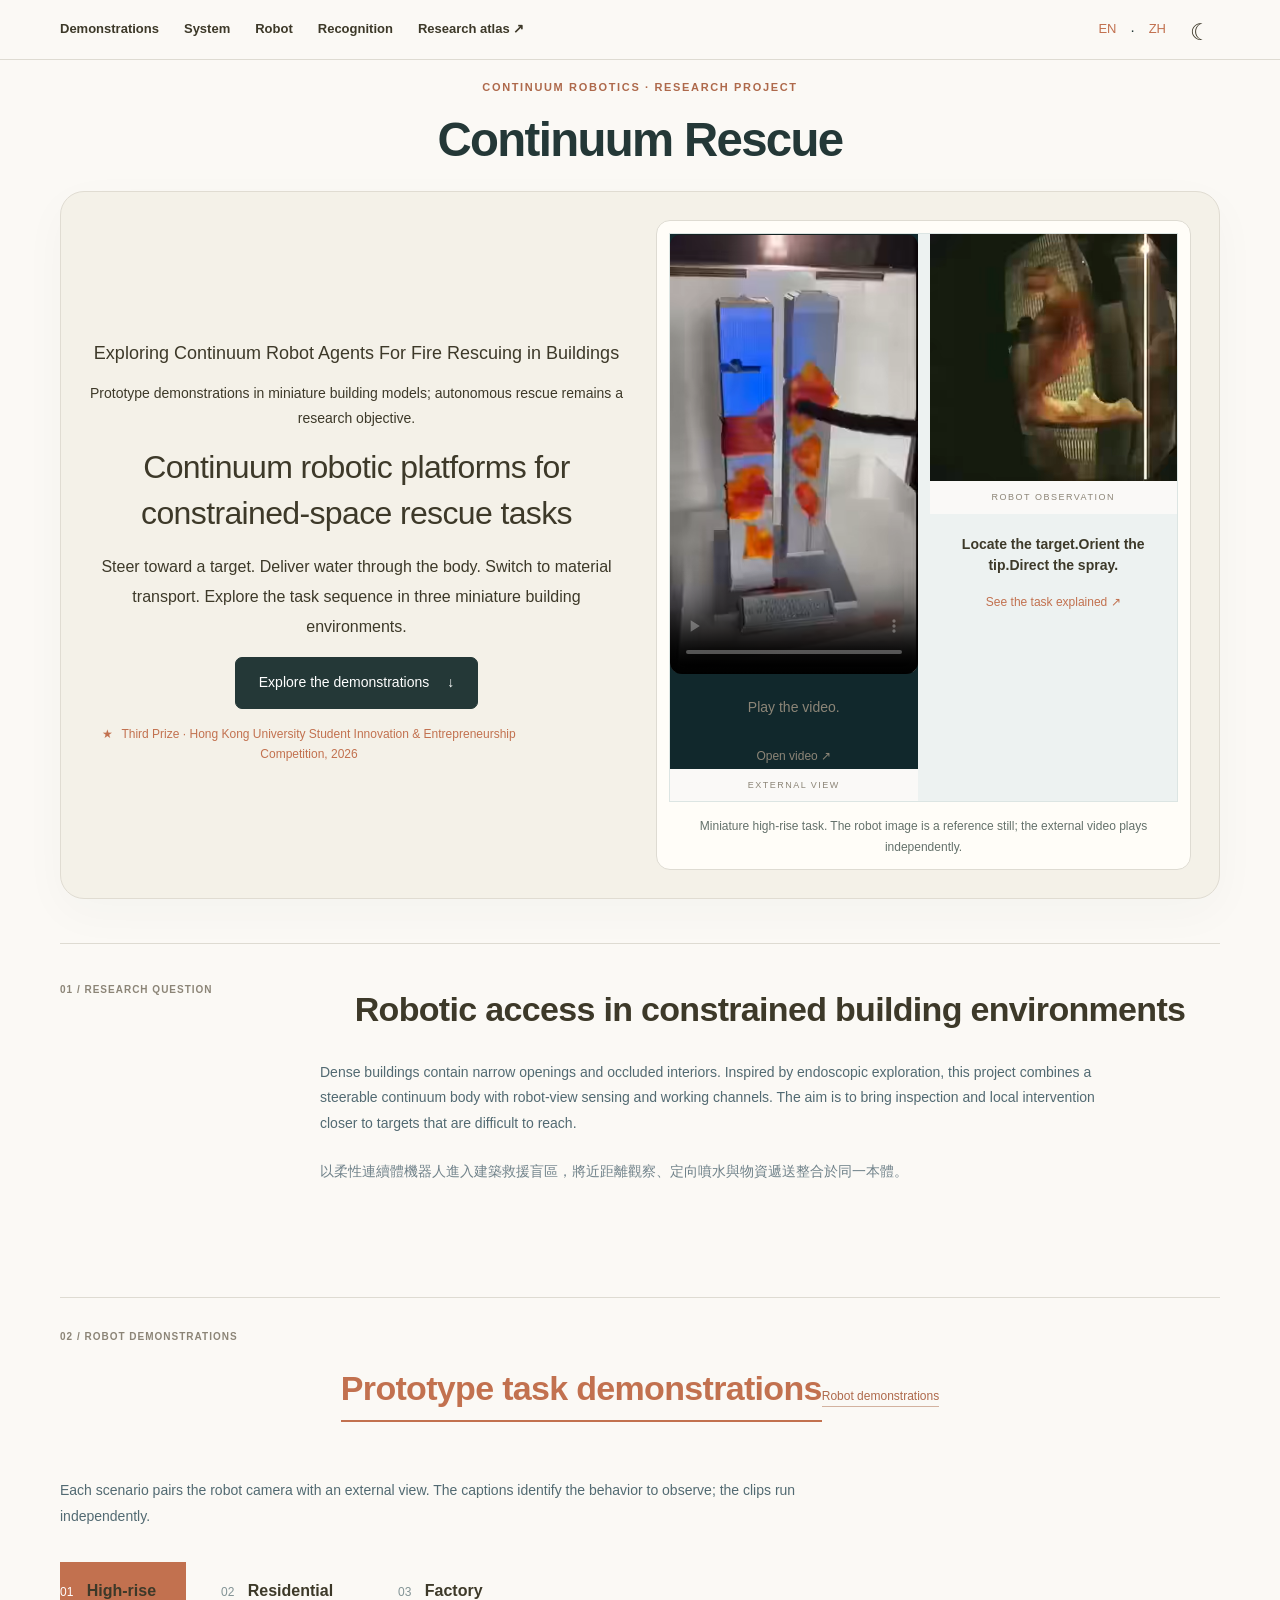
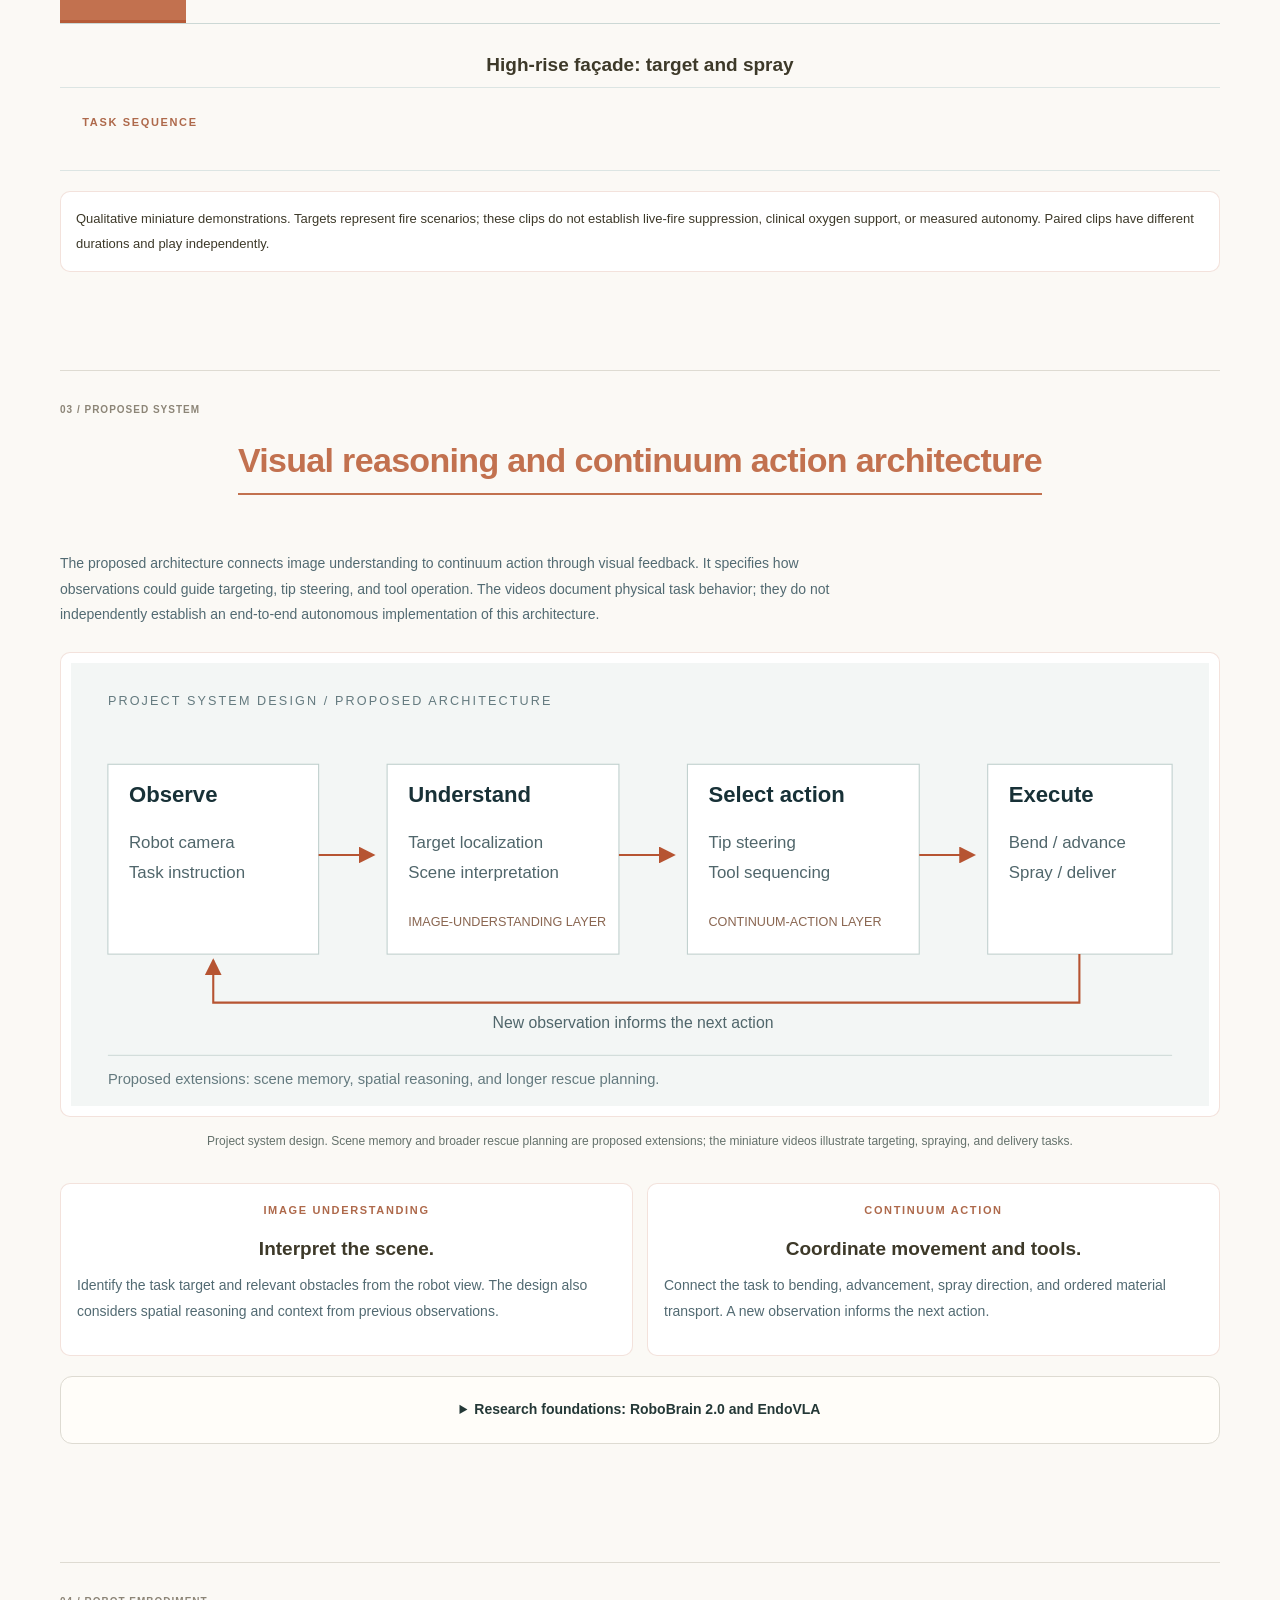
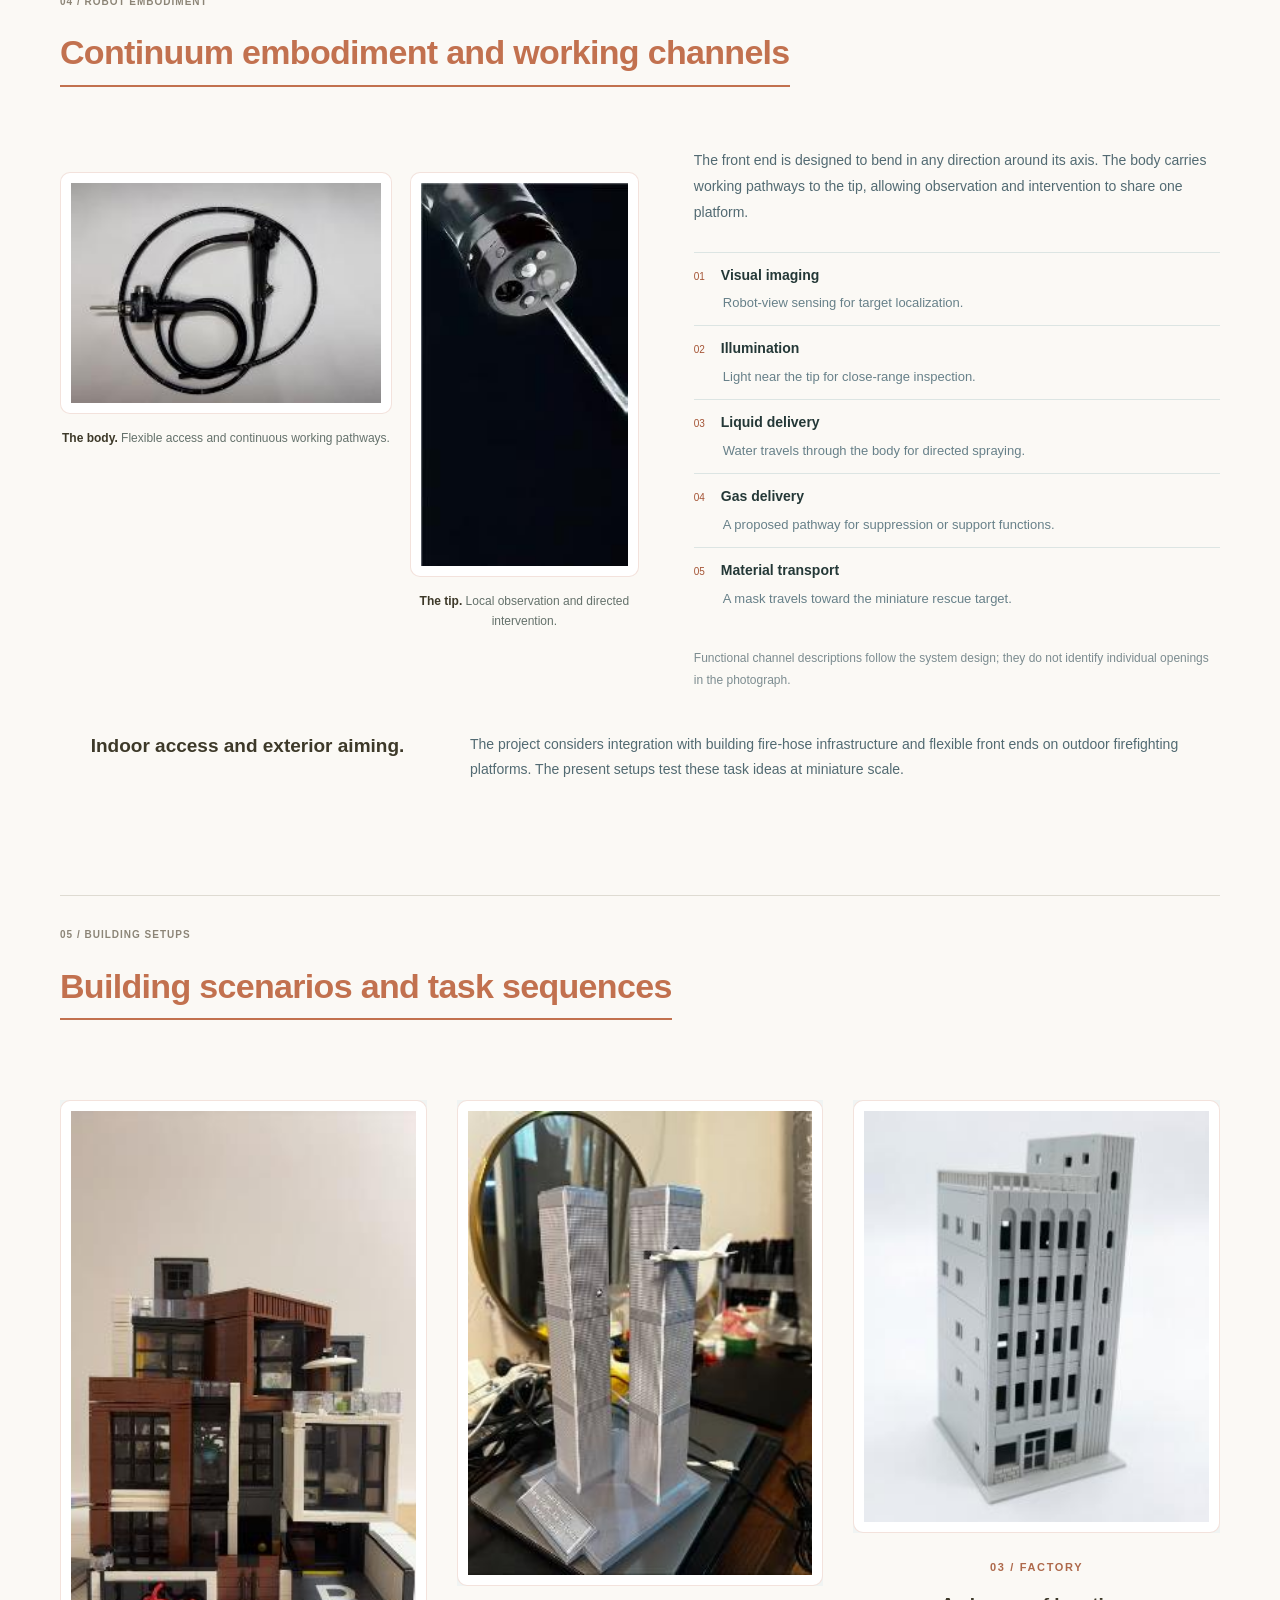
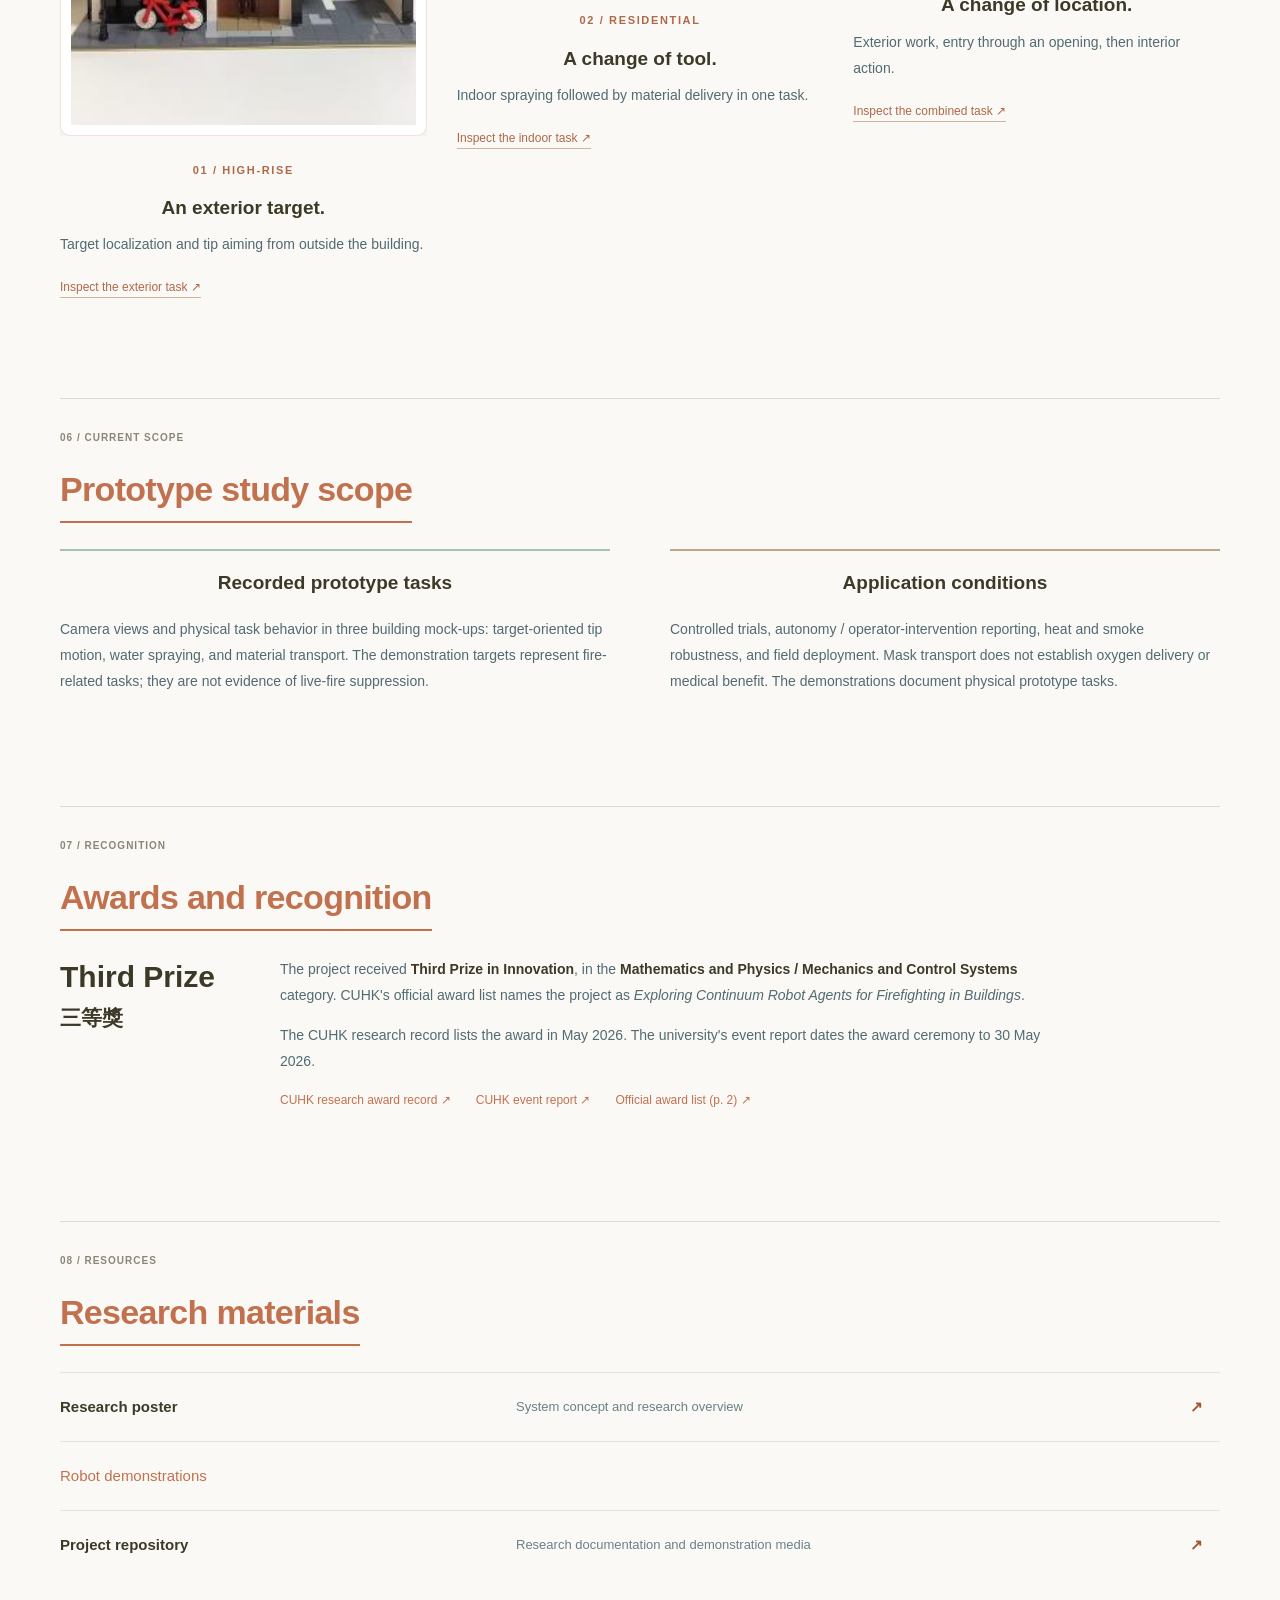
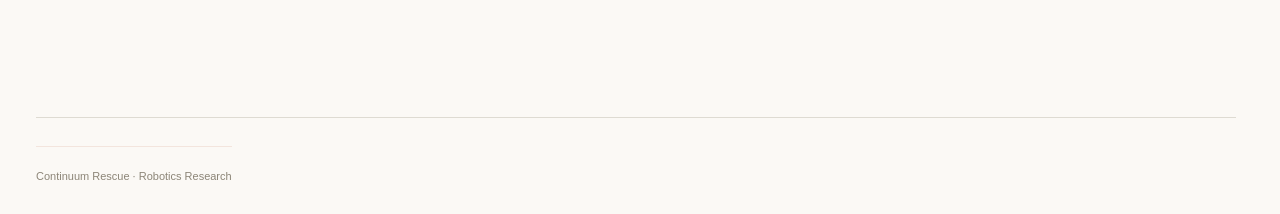
==== commit d00622e4: "Present project research and demonstrations without editorial UI" ====
--- a/index.html
+++ b/index.html
@@ -1,9 +1,9 @@
 <!DOCTYPE html>
 
 <html data-theme="light" lang="en"><head><script>document.documentElement.dataset.theme='light';document.documentElement.style.colorScheme='light';</script><meta charset="utf-8"/><meta content="width=device-width,initial-scale=1" name="viewport"/><meta content="Continuum robots for building rescue blind zones: flexible access, visual targeting and material delivery in miniature building demonstrations." name="description"/><meta content="#183137" name="theme-color"/><title>Exploring Continuum Robot Agents For Fire Rescuing in Buildings</title><link href="assets/images/favicon.svg" rel="icon" type="image/svg+xml"/><link href="assets/css/style.css" rel="stylesheet"/><script defer="" src="assets/js/main.js"></script><link href="index.html" hreflang="en" rel="alternate"/><link href="index-zh.html" hreflang="zh-Hant" rel="alternate"/><link href="presentation-support.css" rel="stylesheet"/><script defer="" src="presentation-support.js"></script><link href="academic-theme.css" rel="stylesheet"/><script defer="" src="academic-ui.js"></script><link href="research-design.css" rel="stylesheet"/><script defer="" src="research-design.js"></script></head>
-<body class="theme-evan academic-project research-designed"><nav class="top-nav" id="navigation"><div class="nav-container"><div class="nav-left"><a href="#demos">Demonstrations</a><a href="#method">System</a><a href="#hardware">Robot</a><a href="#recognition">Recognition</a><a href="https://tianchun-research-atlas.husheddaisy64.chatgpt.site">Research atlas ↗</a></div><div class="academic-tools site-language"><a href="index.html">EN</a> · <a href="index-zh.html">ZH</a><button aria-controls="navigation" aria-expanded="false" aria-label="Menu" class="menu menu-toggle">Menu</button><button aria-label="Switch to dark theme" class="theme-toggle" data-theme-toggle="">☾</button></div></div></nav><div class="wrapper"><header class="sidebar"><div class="profile-card"><h2 class="project-identity">Continuum Rescue</h2><div class="visitor-card"><div class="visitor-card-title">ON THIS PAGE</div><div class="academic-toc"><a href="#overview">Overview</a><a href="#demos">Demonstrations</a><a href="#method">Method</a><a href="#hardware">Hardware</a><a href="#scenarios">Scenarios</a><a href="#recognition">Recognition</a><a href="#resources">Resources</a></div></div></div></header><main class="content academic-main" id="main"><p class="academic-eyebrow">CONTINUUM ROBOTICS · RESEARCH PROJECT</p><nav aria-label="Language" class="research-language"><a aria-current="page" href="index.html" hreflang="en">EN</a><a href="index-zh.html" hreflang="zh-CN">ZH</a></nav><h1 class="academic-title">Continuum Rescue</h1><header class="hero"><div class="hero-copy"><div class="eyebrow">Continuum robotics / Embodied intelligence</div><p class="subtitle">Exploring Continuum Robot Agents For Fire Rescuing in Buildings</p><p class="media-caption">Prototype demonstrations in miniature building models; autonomous rescue remains a research objective.</p><p class="hero-lead">Continuum robotic platforms for constrained-space rescue tasks</p><p class="hero-summary">Steer toward a target. Deliver water through the body. Switch to material transport. Explore the task sequence in three miniature building environments.</p><div class="actions"><a class="button primary" href="#demos">Explore the demonstrations <span aria-hidden="true">↓</span></a><a class="text-link" href="assets/documents/research-poster.pdf" rel="noopener" target="_blank">Research poster ↗</a></div><a class="award-line" href="#recognition"><span aria-hidden="true">★</span> Third Prize · Hong Kong University Student Innovation &amp; Entrepreneurship Competition, 2026</a><div aria-label="Research flow" class="research-path"><span>Observation</span><i aria-hidden="true">→</i><span>Tip steering</span><i aria-hidden="true">→</i><span>Tool action</span><i aria-hidden="true">→</i><span>Visual feedback</span></div></div><figure class="hero-media"><div class="hero-views"><div class="hero-external"><video aria-label="High-rise target spraying external demonstration" controls="" playsinline="" poster="assets/images/frame-24.png" preload="metadata"><source src="assets/videos/demo-02.mp4" type="video/mp4"/></video><span class="view-tag">EXTERNAL VIEW</span></div><div class="hero-observation"><img alt="Robot camera view of the high-rise target" src="assets/images/frame-23.png"/><span class="view-tag">ROBOT OBSERVATION</span><div class="hero-observation-copy"><span class="eyebrow">Exterior task</span><strong>Locate the target.<br/>Orient the tip.<br/>Direct the spray.</strong><a href="#demos">See the task explained ↗</a></div></div></div><figcaption>Miniature high-rise task. The robot image is a reference still; the external video plays independently.</figcaption></figure></header>
+<body class="theme-evan academic-project research-designed"><nav class="top-nav" id="navigation"><div class="nav-container"><div class="nav-left"><a href="#demos">Demonstrations</a><a href="#method">System</a><a href="#hardware">Robot</a><a href="#recognition">Recognition</a><a href="https://tianchun-research-atlas.husheddaisy64.chatgpt.site">Research atlas ↗</a></div><div class="academic-tools site-language"><a href="index.html">EN</a> · <a href="index-zh.html">ZH</a><button aria-controls="navigation" aria-expanded="false" aria-label="Menu" class="menu menu-toggle">Menu</button><button aria-label="Switch to dark theme" class="theme-toggle" data-theme-toggle="">☾</button></div></div></nav><div class="wrapper"><header class="sidebar"><div class="profile-card"><h2 class="project-identity">Continuum Rescue</h2><div class="visitor-card"><div class="visitor-card-title">ON THIS PAGE</div><div class="academic-toc"><a href="#overview">Overview</a><a href="#demos">Demonstrations</a><a href="#method">Method</a><a href="#hardware">Hardware</a><a href="#scenarios">Scenarios</a><a href="#recognition">Recognition</a><a href="#resources">Resources</a></div></div></div></header><main class="content academic-main" id="main"><p class="academic-eyebrow">CONTINUUM ROBOTICS · RESEARCH PROJECT</p><h1 class="academic-title">Continuum Rescue</h1><header class="hero"><div class="hero-copy"><p class="subtitle">Exploring Continuum Robot Agents For Fire Rescuing in Buildings</p><p class="media-caption">Prototype demonstrations in miniature building models; autonomous rescue remains a research objective.</p><p class="hero-lead">Continuum robotic platforms for constrained-space rescue tasks</p><p class="hero-summary">Steer toward a target. Deliver water through the body. Switch to material transport. Explore the task sequence in three miniature building environments.</p><div class="actions"><a class="button primary" href="#demos">Explore the demonstrations <span aria-hidden="true">↓</span></a></div><a class="award-line" href="#recognition"><span aria-hidden="true">★</span> Third Prize · Hong Kong University Student Innovation &amp; Entrepreneurship Competition, 2026</a><div aria-label="Research flow" class="research-path"><span>Observation</span><i aria-hidden="true">→</i><span>Tip steering</span><i aria-hidden="true">→</i><span>Tool action</span><i aria-hidden="true">→</i><span>Visual feedback</span></div></div><figure class="hero-media"><div class="hero-views"><div class="hero-external"><video aria-label="High-rise target spraying external demonstration" controls="" playsinline="" poster="assets/images/frame-24.png" preload="metadata"><source src="assets/videos/demo-02.mp4" type="video/mp4"/></video><span class="view-tag">EXTERNAL VIEW</span></div><div class="hero-observation"><img alt="Robot camera view of the high-rise target" src="assets/images/frame-23.png"/><span class="view-tag">ROBOT OBSERVATION</span><div class="hero-observation-copy"><strong>Locate the target.<br/>Orient the tip.<br/>Direct the spray.</strong><a href="#demos">See the task explained ↗</a></div></div></div><figcaption>Miniature high-rise task. The robot image is a reference still; the external video plays independently.</figcaption></figure></header>
 <section class="section problem visible" id="overview"><div class="section-label">01 / Research question</div><div><span class="research-section-number">01 / RESEARCH SECTION</span><h2>Robotic access in constrained building environments</h2><p class="reading">Dense buildings contain narrow openings and occluded interiors. Inspired by endoscopic exploration, this project combines a steerable continuum body with robot-view sensing and working channels. The aim is to bring inspection and local intervention closer to targets that are difficult to reach.</p><p class="chinese-summary" lang="zh-Hant">以柔性連續體機器人進入建築救援盲區，將近距離觀察、定向噴水與物資遞送整合於同一本體。</p></div></section>
-<section class="section visible" id="demos"><div class="section-label">02 / Robot demonstrations</div><div class="section-head"><span class="research-section-number">02 / RESEARCH SECTION</span><h2>Prototype task demonstrations</h2><a class="text-link" href="#demos" rel="noopener" target="_blank">Robot demonstrations</a></div><p class="reading">Each scenario pairs the robot camera with an external view. The captions identify the behavior to observe; the clips run independently.</p><div aria-label="Demonstration scenario" class="tabs" role="group"><button aria-pressed="true" data-scenario="highrise">01 <strong>High-rise</strong></button><button aria-pressed="false" data-scenario="residential">02 <strong>Residential</strong></button><button aria-pressed="false" data-scenario="factory">03 <strong>Factory</strong></button></div><div class="demo-header"><h3 id="demo-title">High-rise façade</h3><p id="demo-description"></p></div><div id="demo-grid"></div><div class="task-sequence"><span class="eyebrow">Task sequence</span><ol id="demo-steps"></ol></div><noscript><p><a href="#demos">Robot demonstrations</a> for all scenarios.</p></noscript><p class="scope-note">Qualitative miniature demonstrations. Targets represent fire scenarios; these clips do not establish live-fire suppression, clinical oxygen support, or measured autonomy. Paired clips have different durations and play independently.</p></section>
+<section class="section visible" id="demos"><div class="section-label">02 / Robot demonstrations</div><div class="section-head"><span class="research-section-number">02 / RESEARCH SECTION</span><h2>Prototype task demonstrations</h2><a class="text-link" href="#demos" rel="noopener" target="_blank">Robot demonstrations</a></div><p class="reading">Each scenario pairs the robot camera with an external view. The captions identify the behavior to observe; the clips run independently.</p><div aria-label="Demonstration scenario" class="tabs" role="group"><button aria-pressed="true" data-scenario="highrise">01 <strong>High-rise</strong></button><button aria-pressed="false" data-scenario="residential">02 <strong>Residential</strong></button><button aria-pressed="false" data-scenario="factory">03 <strong>Factory</strong></button></div><div class="demo-header"><h3 id="demo-title">High-rise façade</h3></div><div id="demo-grid"></div><div class="task-sequence"><span class="eyebrow">Task sequence</span><ol id="demo-steps"></ol></div><noscript><p><a href="#demos">Robot demonstrations</a> for all scenarios.</p></noscript><p class="scope-note">Qualitative miniature demonstrations. Targets represent fire scenarios; these clips do not establish live-fire suppression, clinical oxygen support, or measured autonomy. Paired clips have different durations and play independently.</p></section>
 <section class="section visible" id="method"><div class="section-label">03 / Proposed system</div><div class="section-head"><span class="research-section-number">03 / RESEARCH SECTION</span><h2>Visual reasoning and continuum action architecture</h2></div><p class="reading">The proposed architecture connects image understanding to continuum action through visual feedback. It specifies how observations could guide targeting, tip steering, and tool operation. The videos document physical task behavior; they do not independently establish an end-to-end autonomous implementation of this architecture.</p><figure class="system-figure"><img alt="Proposed system: camera observation and task instruction feed scene understanding, action selection and the continuum robot, with an observation feedback loop" loading="lazy" src="assets/images/rescue-system.svg"/><ol aria-label="Proposed system flow" class="system-mobile"><li><strong>01 / Observe</strong><span>Robot camera and task instruction.</span></li><li><strong>02 / Understand</strong><span>Target localization and scene interpretation.</span></li><li><strong>03 / Select action</strong><span>Tip steering and tool sequencing.</span></li><li><strong>04 / Execute</strong><span>Bend, advance, spray, or deliver.</span></li><li class="feedback">Feedback: a new observation informs the next action.</li></ol><figcaption>Project system design. Scene memory and broader rescue planning are proposed extensions; the miniature videos illustrate targeting, spraying, and delivery tasks.</figcaption></figure><div class="method-notes"><article><span class="eyebrow">Image understanding</span><h3>Interpret the scene.</h3><p>Identify the task target and relevant obstacles from the robot view. The design also considers spatial reasoning and context from previous observations.</p></article><article><span class="eyebrow">Continuum action</span><h3>Coordinate movement and tools.</h3><p>Connect the task to bending, advancement, spray direction, and ordered material transport. A new observation informs the next action.</p></article></div><details class="research-foundations"><summary>Research foundations: RoboBrain 2.0 and EndoVLA</summary><p><a href="https://arxiv.org/abs/2507.02029">RoboBrain 2.0</a> motivates the understanding layer. <a href="https://arxiv.org/abs/2505.15206">EndoVLA</a> motivates visual instruction and action for a flexible instrument. These are related research foundations.</p><div class="foundation-images"><figure><img alt="RoboBrain foundation figure reproduced in the project presentation" loading="lazy" src="assets/images/robobrain-foundation.png"/><figcaption>Understanding and planning foundation.</figcaption></figure><figure><img alt="EndoVLA foundation figure reproduced in the project presentation" loading="lazy" src="assets/images/endovla-foundation.png"/><figcaption>Visual instruction and action foundation.</figcaption></figure></div></details></section>
 <section class="section visible" id="hardware"><div class="section-label">04 / Robot embodiment</div><span class="research-section-number">04 / RESEARCH SECTION</span><h2>Continuum embodiment and working channels</h2><div class="hardware-layout"><div class="hardware-photos"><figure class="body-photo"><img alt="Tubular continuum robot body with coiled working channels" loading="lazy" src="assets/images/continuum-robot.jpg"/><figcaption><strong>The body.</strong> Flexible access and continuous working pathways.</figcaption></figure><figure class="tip-photo"><img alt="Close-up of the front end and material delivery tube" loading="lazy" src="assets/images/end-effector.jpg"/><figcaption><strong>The tip.</strong> Local observation and directed intervention.</figcaption></figure></div><div class="hardware-copy"><p>The front end is designed to bend in any direction around its axis. The body carries working pathways to the tip, allowing observation and intervention to share one platform.</p><dl class="channel-list"><div><dt><span>01</span> Visual imaging</dt><dd>Robot-view sensing for target localization.</dd></div><div><dt><span>02</span> Illumination</dt><dd>Light near the tip for close-range inspection.</dd></div><div><dt><span>03</span> Liquid delivery</dt><dd>Water travels through the body for directed spraying.</dd></div><div><dt><span>04</span> Gas delivery</dt><dd>A proposed pathway for suppression or support functions.</dd></div><div><dt><span>05</span> Material transport</dt><dd>A mask travels toward the miniature rescue target.</dd></div></dl><p class="figure-note">Functional channel descriptions follow the system design; they do not identify individual openings in the photograph.</p></div></div><div class="deployment-note"><h3>Indoor access and exterior aiming.</h3><p>The project considers integration with building fire-hose infrastructure and flexible front ends on outdoor firefighting platforms. The present setups test these task ideas at miniature scale.</p></div></section>
 <section class="section visible" id="scenarios"><div class="section-label">05 / Building setups</div><span class="research-section-number">05 / RESEARCH SECTION</span><h2>Building scenarios and task sequences</h2><div class="scenario-gallery"><article><figure><img alt="High-rise miniature setup" loading="lazy" src="assets/images/high-rise.jpg"/></figure><span class="eyebrow">01 / High-rise</span><h3>An exterior target.</h3><p>Target localization and tip aiming from outside the building.</p><a class="text-link" data-demo-jump="highrise" href="#demos">Inspect the exterior task ↗</a></article><article><figure><img alt="Residential miniature setup" loading="lazy" src="assets/images/residential.jpg"/></figure><span class="eyebrow">02 / Residential</span><h3>A change of tool.</h3><p>Indoor spraying followed by material delivery in one task.</p><a class="text-link" data-demo-jump="residential" href="#demos">Inspect the indoor task ↗</a></article><article><figure><img alt="Factory miniature setup" loading="lazy" src="assets/images/factory.jpg"/></figure><span class="eyebrow">03 / Factory</span><h3>A change of location.</h3><p>Exterior work, entry through an opening, then interior action.</p><a class="text-link" data-demo-jump="factory" href="#demos">Inspect the combined task ↗</a></article></div></section>
--- a/research-design.css
+++ b/research-design.css
@@ -40,3 +40,22 @@
 @media(prefers-reduced-motion:no-preference){body.research-designed.research-designed a.button{transition:transform .2s,background .2s}body.research-designed.research-designed a.button:hover{transform:translateY(-2px);background:#35554c!important}}
 
 html[data-theme=dark] body.research-designed.research-designed{--research-ink:#e0e9e2;--research-paper:#192720;--research-line:#45544a;--research-muted:#b4c4b8}html[data-theme=dark] body.research-designed.research-designed .hero,html[data-theme=dark] body.research-designed.research-designed .detail-hero{background:linear-gradient(140deg,#3b3229,#24372e)!important}html[data-theme=dark] body.research-designed.research-designed .card,html[data-theme=dark] body.research-designed.research-designed .hero-media,html[data-theme=dark] body.research-designed.research-designed .hero-apparatus,html[data-theme=dark] body.research-designed.research-designed .hero-visual,html[data-theme=dark] body.research-designed.research-designed .hero-diagram,html[data-theme=dark] body.research-designed.research-designed .table-wrap,html[data-theme=dark] body.research-designed.research-designed details,html[data-theme=dark] body.research-designed.research-designed .video-card{background:#24352c!important}html[data-theme=dark] body.research-designed.research-designed th,html[data-theme=dark] body.research-designed.research-designed .research-path span{background:#33483c!important;color:#e0e9e2!important}html[data-theme=dark] body.research-designed.research-designed .top-nav,html[data-theme=dark] body.research-designed.research-designed .site-header{background:#192720f5!important}html[data-theme=dark] body.research-designed.research-designed a.button{color:#192720!important}html[data-theme=dark] body.research-designed.research-designed .research-language a{background:#2c4034;color:#e0e9e2}html[data-theme=dark] body.research-designed.research-designed .research-language a[aria-current=page]{background:#dce7df;color:#20352a}
+
+/* Shared research presentation system */
+body.research-designed.research-designed .academic-main{padding-top:78px!important}
+body.research-designed.research-designed .academic-title{font-size:clamp(30px,3.7vw,48px)!important;margin:8px auto 22px!important}
+body.research-designed.research-designed .hero,body.research-designed.research-designed header.hero{grid-template-columns:minmax(0,1fr) minmax(0,1fr)!important;gap:32px!important;padding:28px!important;margin-bottom:44px!important;background:#f4f1e8!important;align-items:center!important}
+body.research-designed.research-designed .hero>div:first-child,body.research-designed.research-designed .hero-copy{max-width:none!important;padding:0!important}
+body.research-designed.research-designed .hero .academic-lead{font-size:clamp(22px,2.3vw,30px)!important;line-height:1.4!important;margin:0 0 18px!important}
+body.research-designed.research-designed .hero p{font-size:14px!important;line-height:1.8!important}
+body.research-designed.research-designed .hero-media,body.research-designed.research-designed .hero-apparatus,body.research-designed.research-designed .hero-visual,body.research-designed.research-designed .hero-diagram{display:block!important;width:100%!important;max-width:none!important;margin:0!important;padding:12px!important;background:#fffdf8!important;border:1px solid #dedbd2!important;border-radius:14px!important;box-shadow:none!important;min-height:0!important}
+body.research-designed.research-designed .hero img{width:100%!important;max-height:300px!important;height:auto!important;object-fit:contain!important}
+body.research-designed.research-designed .hero-media .inset{display:none!important}
+body.research-designed.research-designed .hero .actions{margin:16px auto!important;justify-content:center!important}
+body.research-designed.research-designed .hero .research-path{display:none!important}
+body.research-designed.research-designed .hero .media-note{font-size:10px!important;margin:10px 0 0!important}
+body.research-designed.research-designed .research-section-number{display:none!important}
+.publication-summary{border:1px solid #cbd8ce;border-radius:12px;padding:18px;margin:20px 0;background:#fffdf7;display:grid;gap:16px}.publication-entry{display:grid;grid-template-columns:160px 1fr 140px;gap:18px;align-items:center;border-bottom:1px solid #e4e5dc;padding-bottom:14px}.publication-entry:last-child{border:0;padding-bottom:0}.publication-entry h3{grid-column:1/-1;margin:0!important;font-size:15px!important}.publication-entry .author,.publication-entry .state{text-align:center;font-size:11px;padding:6px 8px;border-radius:5px;background:#e6eee5;color:#24483a}.publication-entry .venue{text-align:center;font-size:12px;color:#6a6c5f}.publication-entry .preprint{grid-column:1/-1;text-align:center;font-size:12px}.project-type{text-align:center;font-size:11px;color:#745b44;margin:0 0 15px}
+body.research-designed.research-designed.single-project .hero{display:block!important;padding:0!important;background:none!important;border:0!important;box-shadow:none!important;margin-bottom:20px!important}.single-project .video-wrapper,.single-project .video-container{max-width:600px!important;margin:auto!important}.single-project video{max-height:70vh!important;width:100%!important;object-fit:contain!important;background:#122823!important}.hero-diagram .mobile-loop{display:none!important}
+html[data-theme=dark] .publication-summary{background:#1e2a25;color:#f1efe5}html[data-theme=dark] .publication-entry .venue{color:#d6dacd}
+@media(max-width:760px){body.research-designed.research-designed .wrapper{width:calc(100% - 32px)!important}body.research-designed.research-designed .hero,body.research-designed.research-designed header.hero{grid-template-columns:1fr!important;padding:20px!important;gap:20px!important}body.research-designed.research-designed .hero img{max-height:260px!important}.publication-entry{grid-template-columns:1fr;gap:10px}.publication-entry h3,.publication-entry .preprint{grid-column:auto}.publication-entry .author,.publication-entry .state{max-width:180px;width:100%;margin:auto}.academic-project .academic-tools .lock{display:inline-block!important;font-size:10px}.hero-stage-row{gap:6px!important}.hero-stage strong{font-size:10px!important}.hero-diagram .mobile-loop{display:block!important}.hero-diagram>img{display:none!important}}
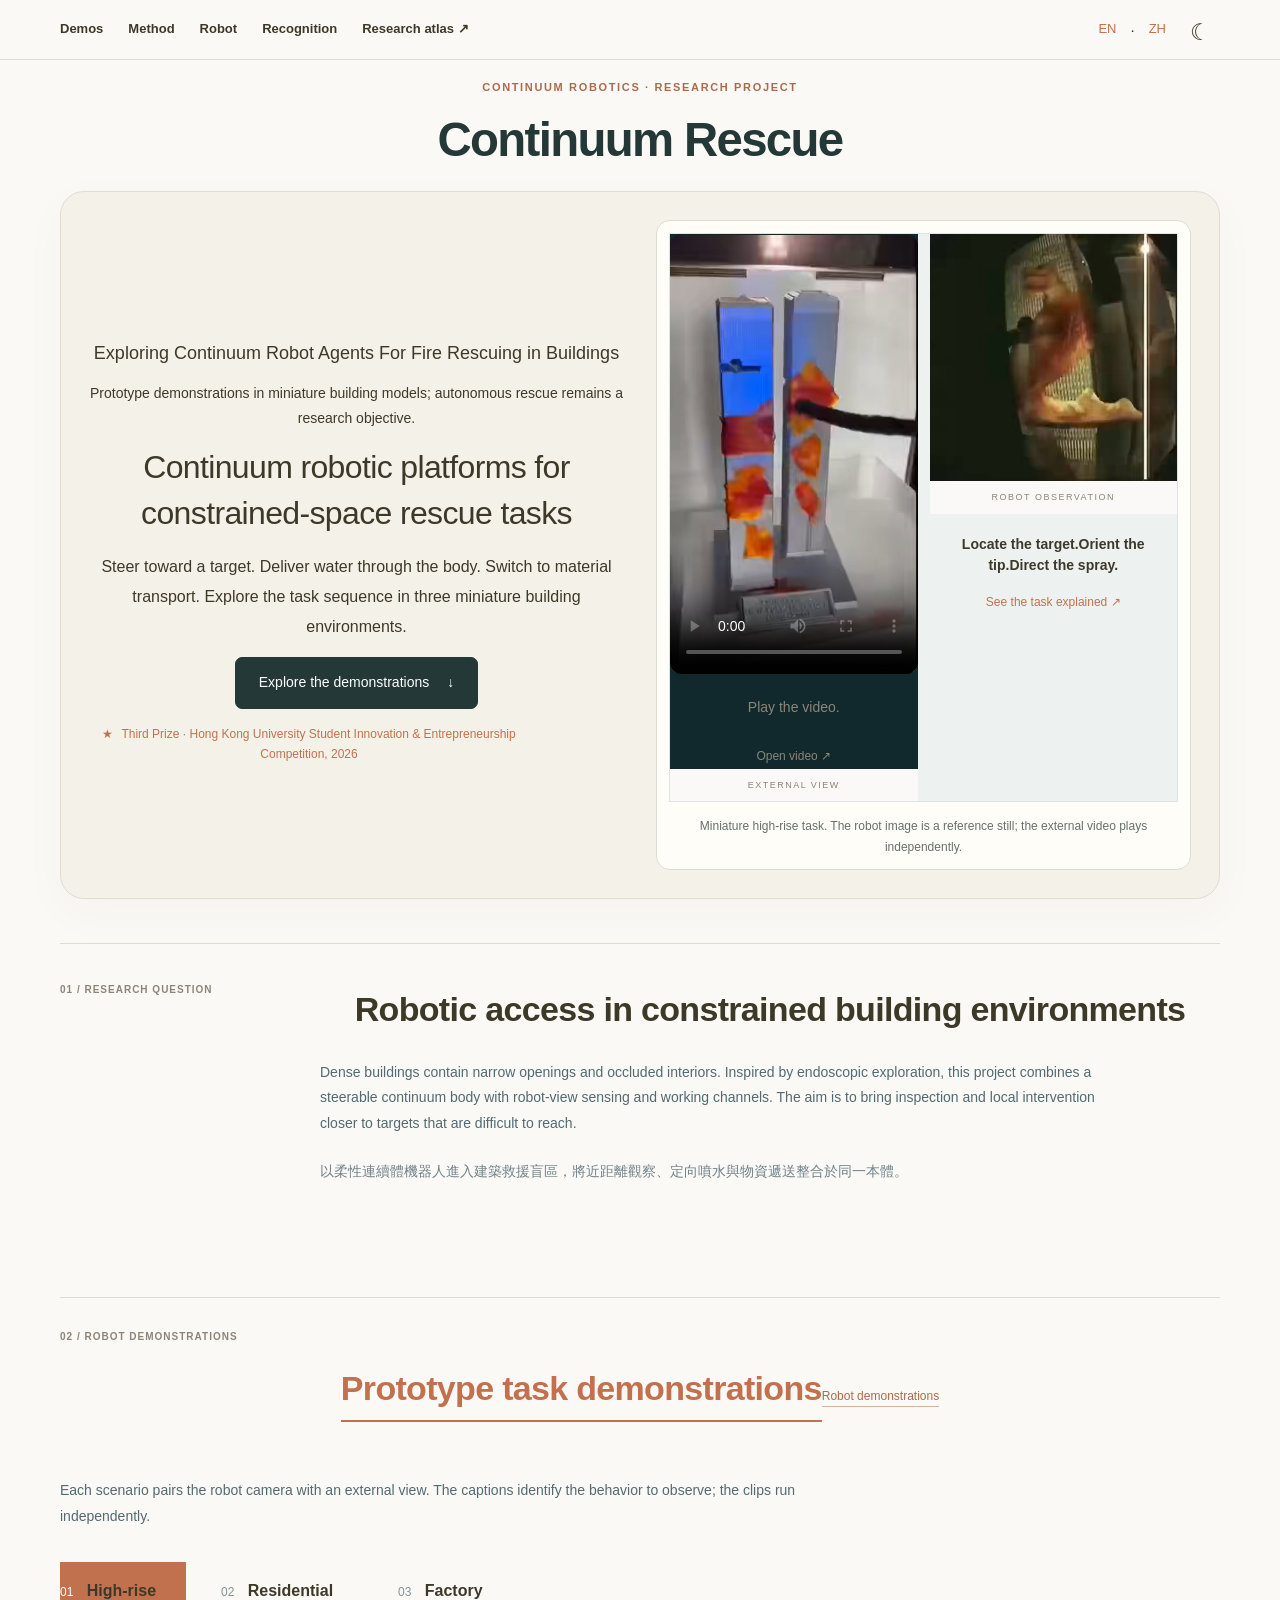
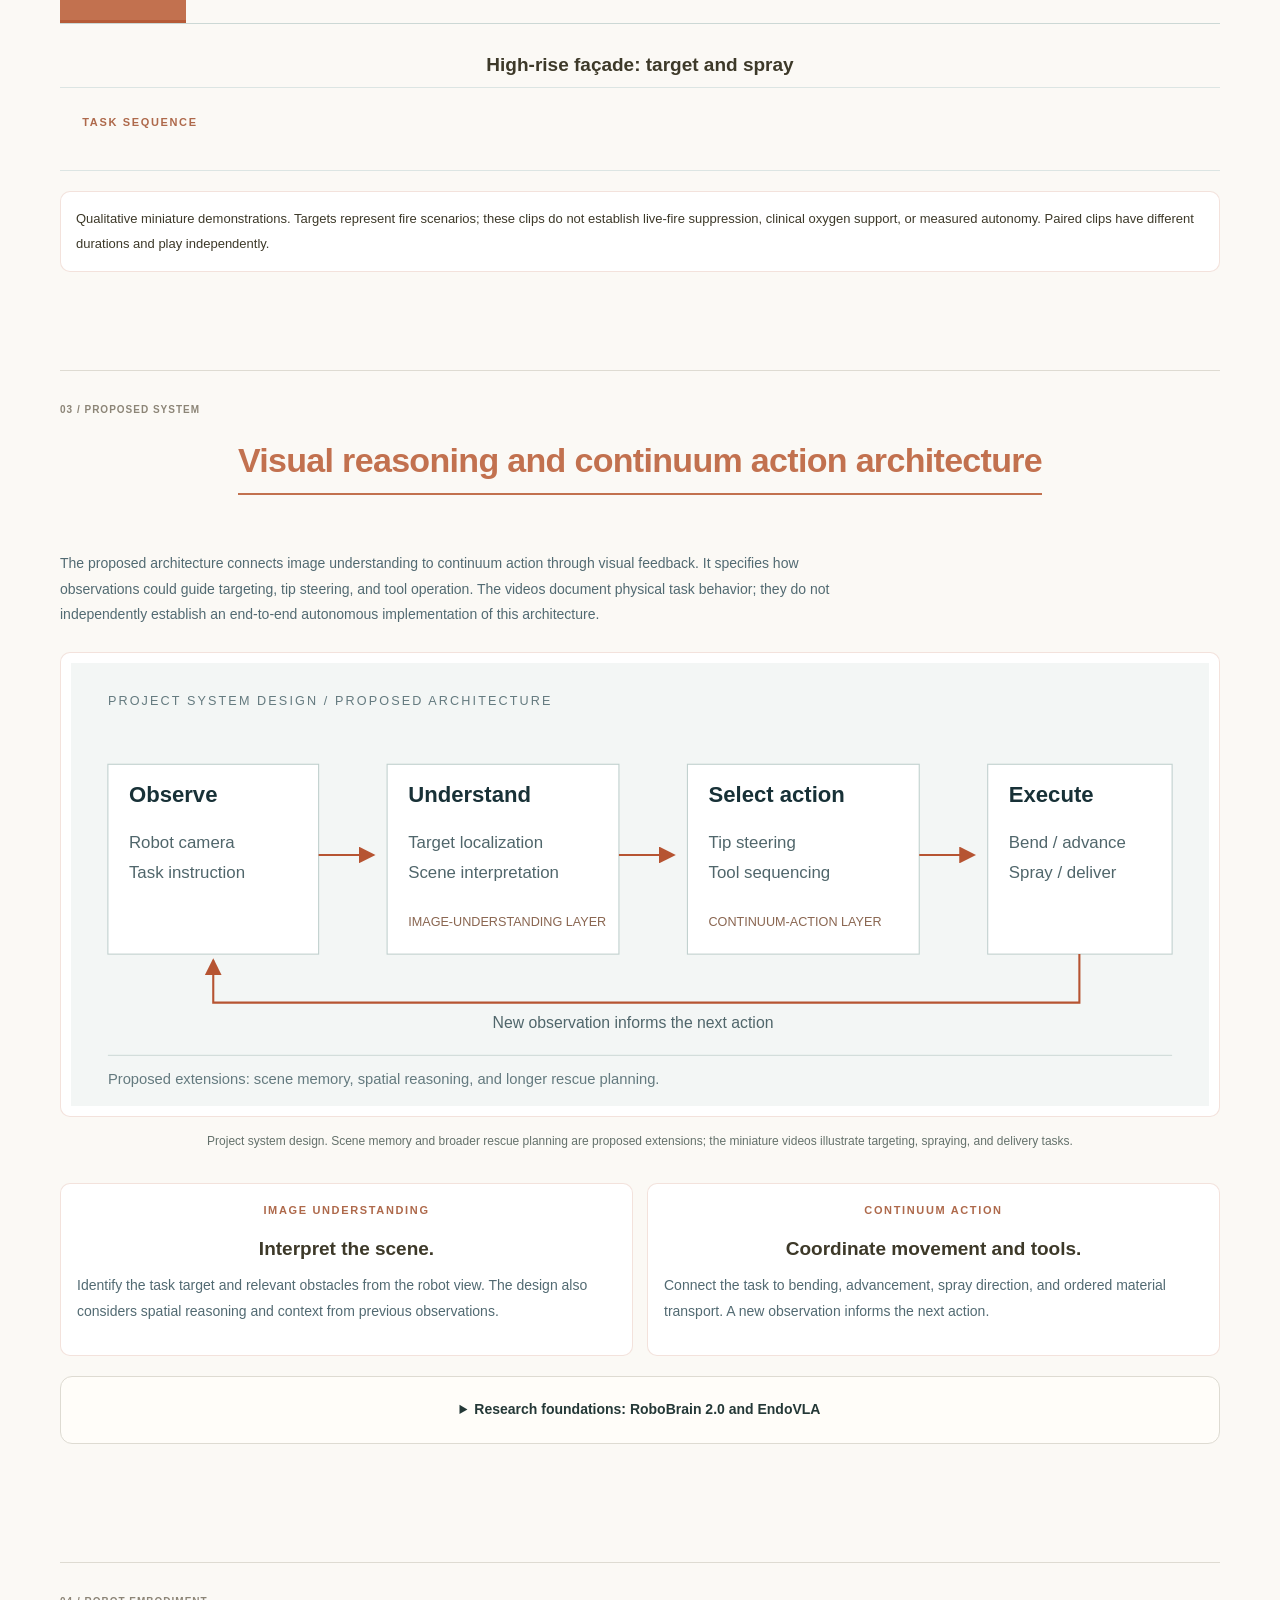
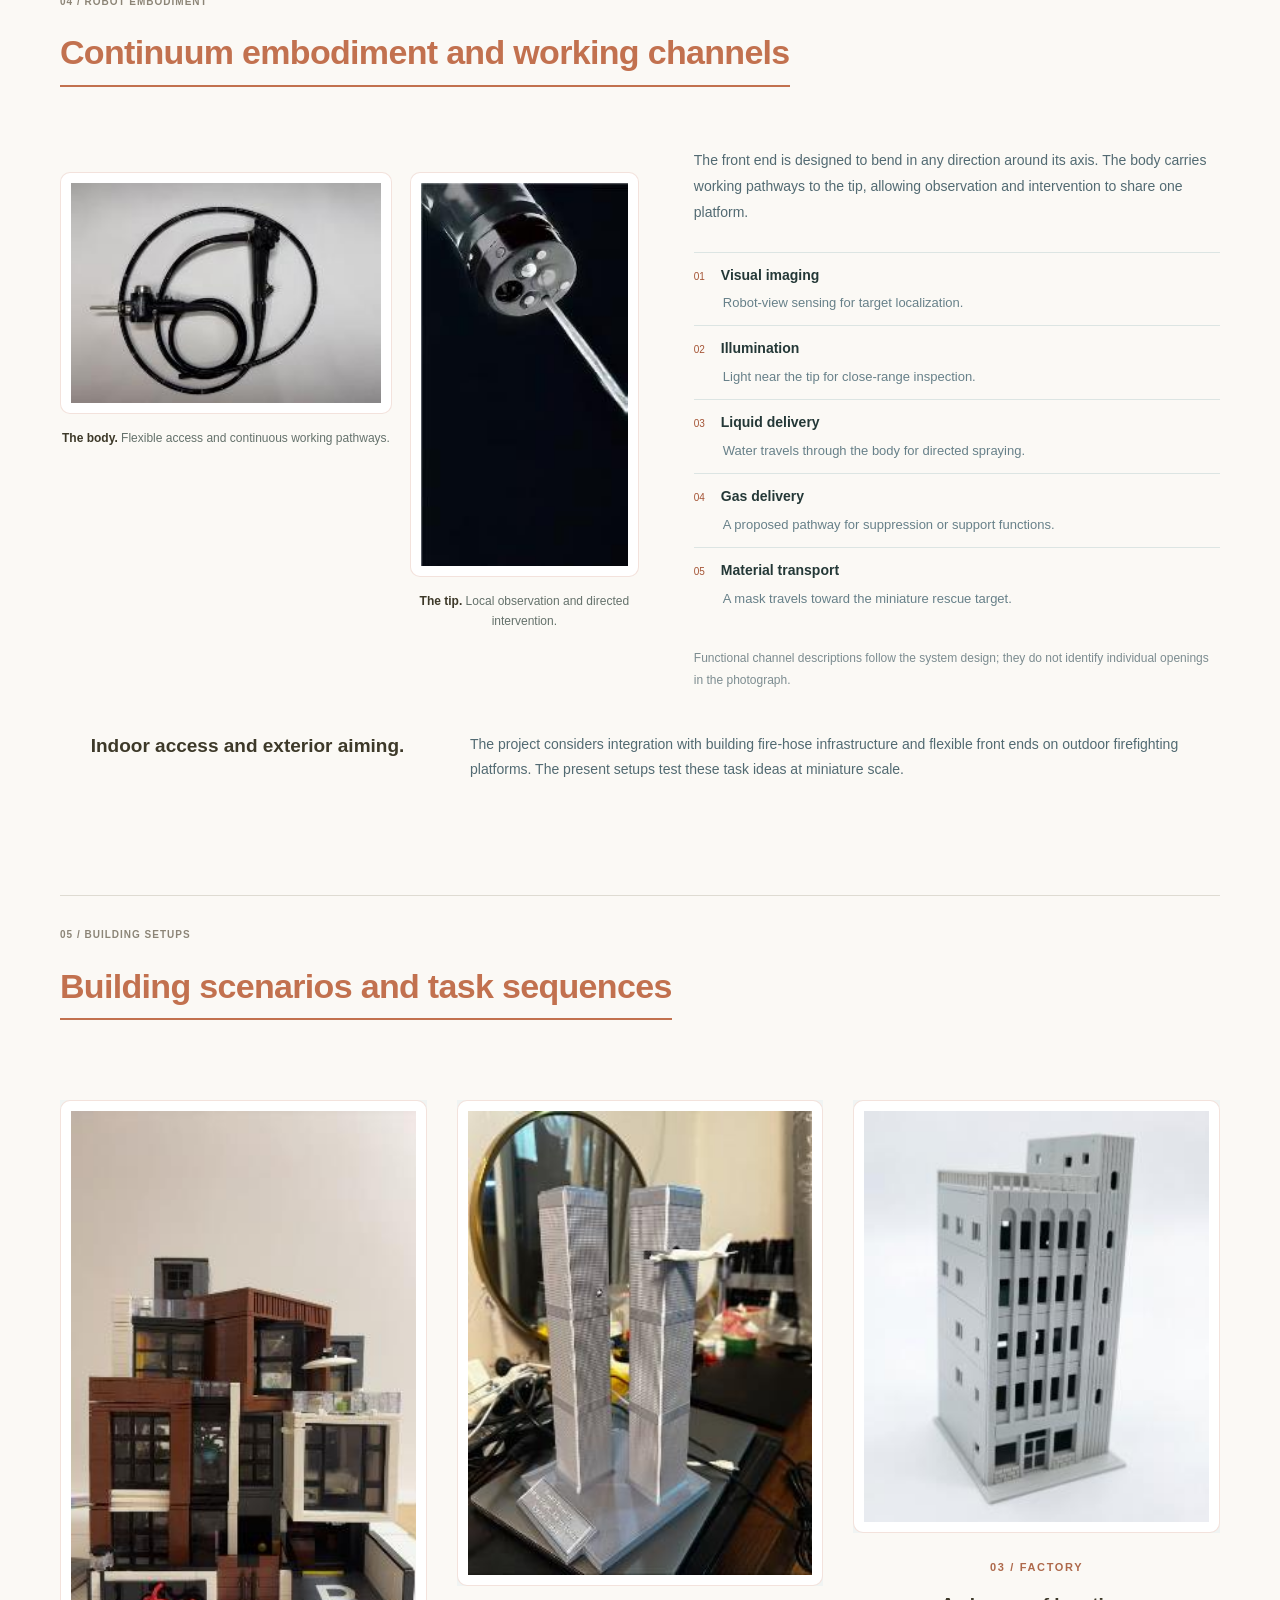
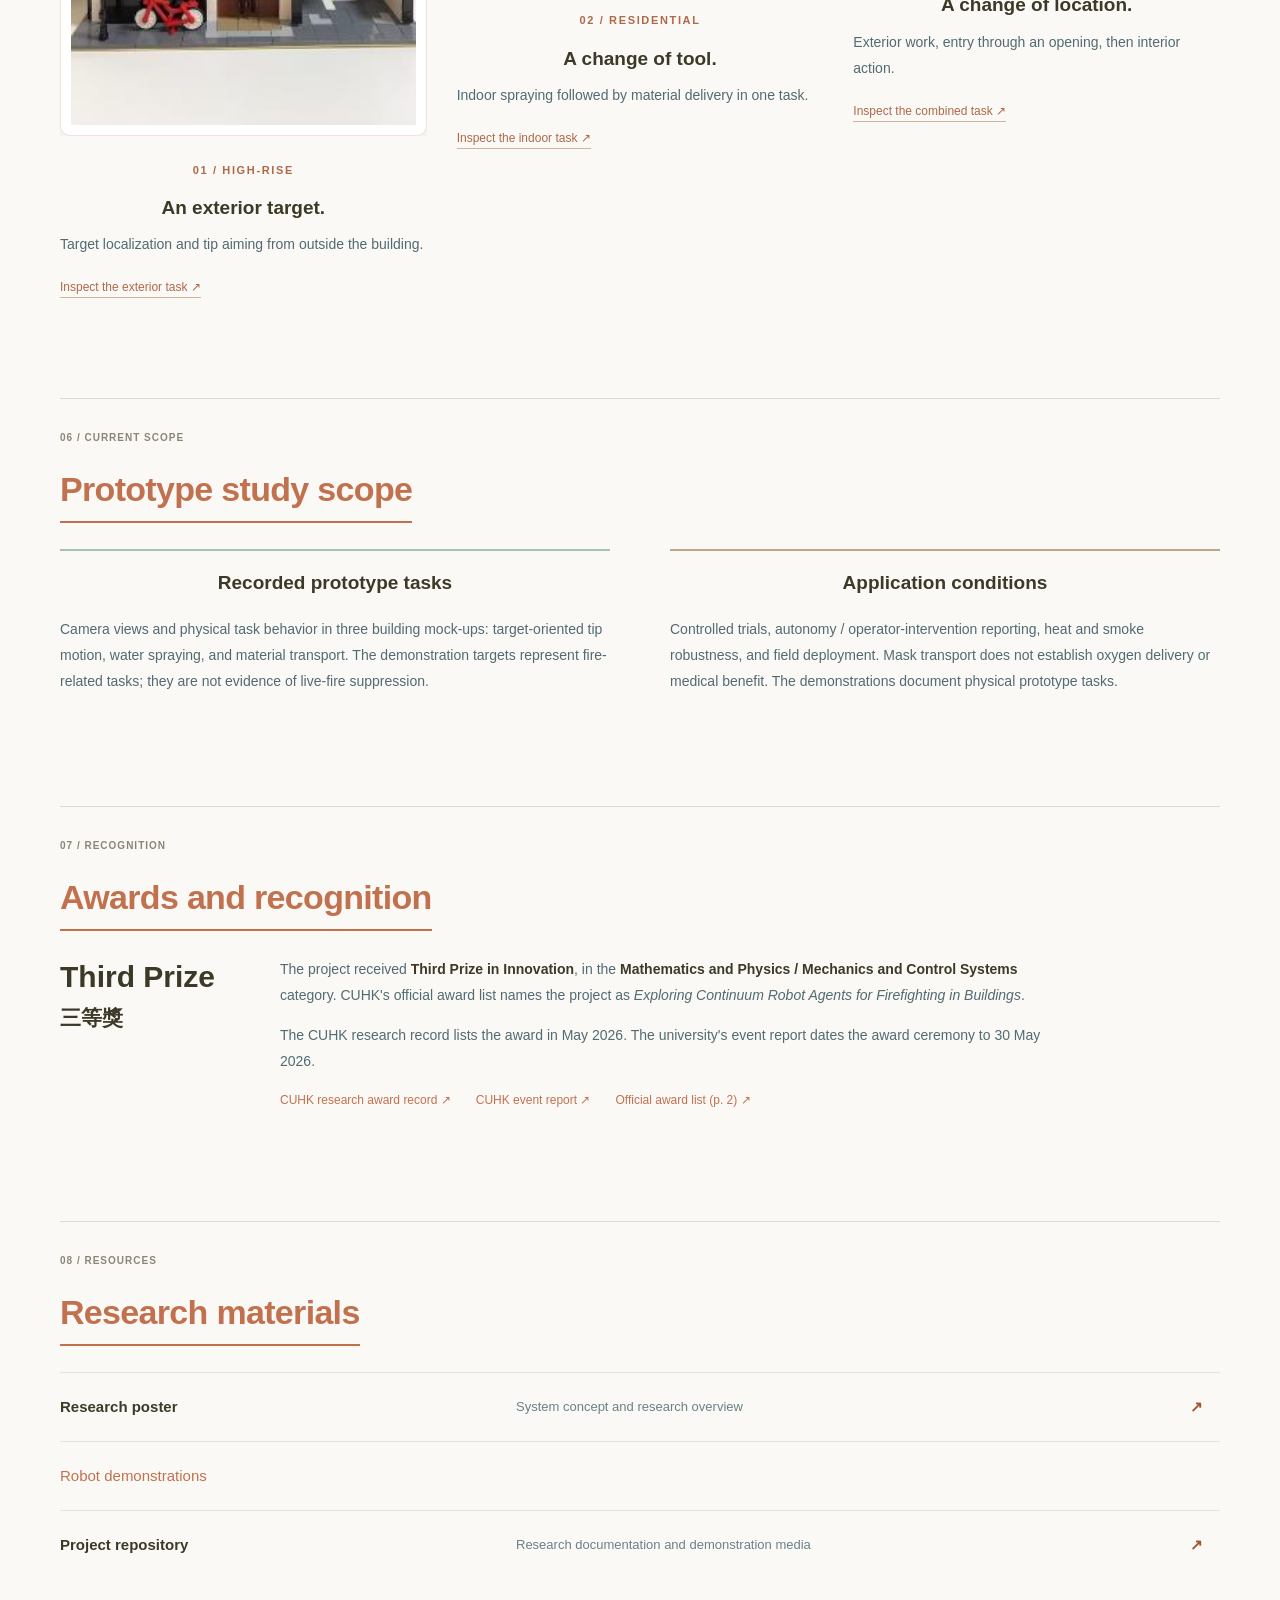
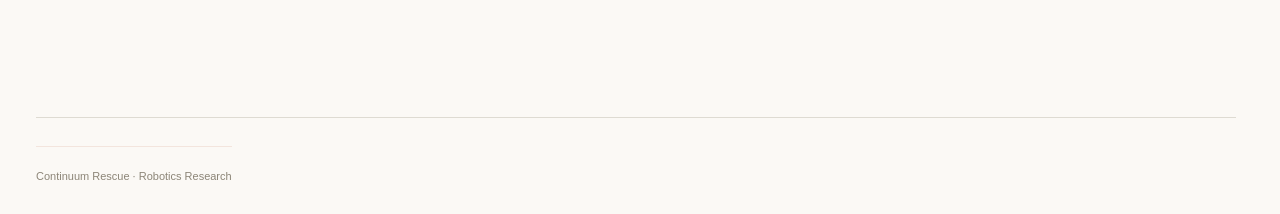
==== commit 180d7337: "Present project research and demonstrations without editorial UI" ====
--- a/index.html
+++ b/index.html
@@ -1,7 +1,7 @@
 <!DOCTYPE html>
 
 <html data-theme="light" lang="en"><head><script>document.documentElement.dataset.theme='light';document.documentElement.style.colorScheme='light';</script><meta charset="utf-8"/><meta content="width=device-width,initial-scale=1" name="viewport"/><meta content="Continuum robots for building rescue blind zones: flexible access, visual targeting and material delivery in miniature building demonstrations." name="description"/><meta content="#183137" name="theme-color"/><title>Exploring Continuum Robot Agents For Fire Rescuing in Buildings</title><link href="assets/images/favicon.svg" rel="icon" type="image/svg+xml"/><link href="assets/css/style.css" rel="stylesheet"/><script defer="" src="assets/js/main.js"></script><link href="index.html" hreflang="en" rel="alternate"/><link href="index-zh.html" hreflang="zh-Hant" rel="alternate"/><link href="presentation-support.css" rel="stylesheet"/><script defer="" src="presentation-support.js"></script><link href="academic-theme.css" rel="stylesheet"/><script defer="" src="academic-ui.js"></script><link href="research-design.css" rel="stylesheet"/><script defer="" src="research-design.js"></script></head>
-<body class="theme-evan academic-project research-designed"><nav class="top-nav" id="navigation"><div class="nav-container"><div class="nav-left"><a href="#demos">Demonstrations</a><a href="#method">System</a><a href="#hardware">Robot</a><a href="#recognition">Recognition</a><a href="https://tianchun-research-atlas.husheddaisy64.chatgpt.site">Research atlas ↗</a></div><div class="academic-tools site-language"><a href="index.html">EN</a> · <a href="index-zh.html">ZH</a><button aria-controls="navigation" aria-expanded="false" aria-label="Menu" class="menu menu-toggle">Menu</button><button aria-label="Switch to dark theme" class="theme-toggle" data-theme-toggle="">☾</button></div></div></nav><div class="wrapper"><header class="sidebar"><div class="profile-card"><h2 class="project-identity">Continuum Rescue</h2><div class="visitor-card"><div class="visitor-card-title">ON THIS PAGE</div><div class="academic-toc"><a href="#overview">Overview</a><a href="#demos">Demonstrations</a><a href="#method">Method</a><a href="#hardware">Hardware</a><a href="#scenarios">Scenarios</a><a href="#recognition">Recognition</a><a href="#resources">Resources</a></div></div></div></header><main class="content academic-main" id="main"><p class="academic-eyebrow">CONTINUUM ROBOTICS · RESEARCH PROJECT</p><h1 class="academic-title">Continuum Rescue</h1><header class="hero"><div class="hero-copy"><p class="subtitle">Exploring Continuum Robot Agents For Fire Rescuing in Buildings</p><p class="media-caption">Prototype demonstrations in miniature building models; autonomous rescue remains a research objective.</p><p class="hero-lead">Continuum robotic platforms for constrained-space rescue tasks</p><p class="hero-summary">Steer toward a target. Deliver water through the body. Switch to material transport. Explore the task sequence in three miniature building environments.</p><div class="actions"><a class="button primary" href="#demos">Explore the demonstrations <span aria-hidden="true">↓</span></a></div><a class="award-line" href="#recognition"><span aria-hidden="true">★</span> Third Prize · Hong Kong University Student Innovation &amp; Entrepreneurship Competition, 2026</a><div aria-label="Research flow" class="research-path"><span>Observation</span><i aria-hidden="true">→</i><span>Tip steering</span><i aria-hidden="true">→</i><span>Tool action</span><i aria-hidden="true">→</i><span>Visual feedback</span></div></div><figure class="hero-media"><div class="hero-views"><div class="hero-external"><video aria-label="High-rise target spraying external demonstration" controls="" playsinline="" poster="assets/images/frame-24.png" preload="metadata"><source src="assets/videos/demo-02.mp4" type="video/mp4"/></video><span class="view-tag">EXTERNAL VIEW</span></div><div class="hero-observation"><img alt="Robot camera view of the high-rise target" src="assets/images/frame-23.png"/><span class="view-tag">ROBOT OBSERVATION</span><div class="hero-observation-copy"><strong>Locate the target.<br/>Orient the tip.<br/>Direct the spray.</strong><a href="#demos">See the task explained ↗</a></div></div></div><figcaption>Miniature high-rise task. The robot image is a reference still; the external video plays independently.</figcaption></figure></header>
+<body class="theme-evan academic-project research-designed"><nav class="top-nav" id="navigation"><div class="nav-container"><div class="nav-left"><a href="#demos">Demos</a><a href="#method">Method</a><a href="#hardware">Robot</a><a href="#recognition">Recognition</a><a href="https://tianchun-research-atlas.husheddaisy64.chatgpt.site">Research atlas ↗</a></div><div class="academic-tools site-language"><a href="index.html">EN</a> · <a href="index-zh.html">ZH</a><button aria-controls="navigation" aria-expanded="false" aria-label="Menu" class="menu menu-toggle">Menu</button><button aria-label="Switch to dark theme" class="theme-toggle" data-theme-toggle="">☾</button></div></div></nav><div class="wrapper"><header class="sidebar"><div class="profile-card"><h2 class="project-identity">Continuum Rescue</h2><div class="visitor-card"><div class="visitor-card-title">ON THIS PAGE</div><div class="academic-toc"><a href="#overview">Overview</a><a href="#demos">Demonstrations</a><a href="#method">Method</a><a href="#hardware">Hardware</a><a href="#scenarios">Scenarios</a><a href="#recognition">Recognition</a><a href="#resources">Resources</a></div></div></div></header><main class="content academic-main" id="main"><p class="academic-eyebrow">CONTINUUM ROBOTICS · RESEARCH PROJECT</p><h1 class="academic-title">Continuum Rescue</h1><header class="hero"><div class="hero-copy"><p class="subtitle">Exploring Continuum Robot Agents For Fire Rescuing in Buildings</p><p class="media-caption">Prototype demonstrations in miniature building models; autonomous rescue remains a research objective.</p><p class="hero-lead">Continuum robotic platforms for constrained-space rescue tasks</p><p class="hero-summary">Steer toward a target. Deliver water through the body. Switch to material transport. Explore the task sequence in three miniature building environments.</p><div class="actions"><a class="button primary" href="#demos">Explore the demonstrations <span aria-hidden="true">↓</span></a></div><a class="award-line" href="#recognition"><span aria-hidden="true">★</span> Third Prize · Hong Kong University Student Innovation &amp; Entrepreneurship Competition, 2026</a><div aria-label="Research flow" class="research-path"><span>Observation</span><i aria-hidden="true">→</i><span>Tip steering</span><i aria-hidden="true">→</i><span>Tool action</span><i aria-hidden="true">→</i><span>Visual feedback</span></div></div><figure class="hero-media"><div class="hero-views"><div class="hero-external"><video aria-label="High-rise target spraying external demonstration" controls="" playsinline="" poster="assets/images/frame-24.png" preload="metadata"><source src="assets/videos/demo-02.mp4" type="video/mp4"/></video><span class="view-tag">EXTERNAL VIEW</span></div><div class="hero-observation"><img alt="Robot camera view of the high-rise target" src="assets/images/frame-23.png"/><span class="view-tag">ROBOT OBSERVATION</span><div class="hero-observation-copy"><strong>Locate the target.<br/>Orient the tip.<br/>Direct the spray.</strong><a href="#demos">See the task explained ↗</a></div></div></div><figcaption>Miniature high-rise task. The robot image is a reference still; the external video plays independently.</figcaption></figure></header>
 <section class="section problem visible" id="overview"><div class="section-label">01 / Research question</div><div><span class="research-section-number">01 / RESEARCH SECTION</span><h2>Robotic access in constrained building environments</h2><p class="reading">Dense buildings contain narrow openings and occluded interiors. Inspired by endoscopic exploration, this project combines a steerable continuum body with robot-view sensing and working channels. The aim is to bring inspection and local intervention closer to targets that are difficult to reach.</p><p class="chinese-summary" lang="zh-Hant">以柔性連續體機器人進入建築救援盲區，將近距離觀察、定向噴水與物資遞送整合於同一本體。</p></div></section>
 <section class="section visible" id="demos"><div class="section-label">02 / Robot demonstrations</div><div class="section-head"><span class="research-section-number">02 / RESEARCH SECTION</span><h2>Prototype task demonstrations</h2><a class="text-link" href="#demos" rel="noopener" target="_blank">Robot demonstrations</a></div><p class="reading">Each scenario pairs the robot camera with an external view. The captions identify the behavior to observe; the clips run independently.</p><div aria-label="Demonstration scenario" class="tabs" role="group"><button aria-pressed="true" data-scenario="highrise">01 <strong>High-rise</strong></button><button aria-pressed="false" data-scenario="residential">02 <strong>Residential</strong></button><button aria-pressed="false" data-scenario="factory">03 <strong>Factory</strong></button></div><div class="demo-header"><h3 id="demo-title">High-rise façade</h3></div><div id="demo-grid"></div><div class="task-sequence"><span class="eyebrow">Task sequence</span><ol id="demo-steps"></ol></div><noscript><p><a href="#demos">Robot demonstrations</a> for all scenarios.</p></noscript><p class="scope-note">Qualitative miniature demonstrations. Targets represent fire scenarios; these clips do not establish live-fire suppression, clinical oxygen support, or measured autonomy. Paired clips have different durations and play independently.</p></section>
 <section class="section visible" id="method"><div class="section-label">03 / Proposed system</div><div class="section-head"><span class="research-section-number">03 / RESEARCH SECTION</span><h2>Visual reasoning and continuum action architecture</h2></div><p class="reading">The proposed architecture connects image understanding to continuum action through visual feedback. It specifies how observations could guide targeting, tip steering, and tool operation. The videos document physical task behavior; they do not independently establish an end-to-end autonomous implementation of this architecture.</p><figure class="system-figure"><img alt="Proposed system: camera observation and task instruction feed scene understanding, action selection and the continuum robot, with an observation feedback loop" loading="lazy" src="assets/images/rescue-system.svg"/><ol aria-label="Proposed system flow" class="system-mobile"><li><strong>01 / Observe</strong><span>Robot camera and task instruction.</span></li><li><strong>02 / Understand</strong><span>Target localization and scene interpretation.</span></li><li><strong>03 / Select action</strong><span>Tip steering and tool sequencing.</span></li><li><strong>04 / Execute</strong><span>Bend, advance, spray, or deliver.</span></li><li class="feedback">Feedback: a new observation informs the next action.</li></ol><figcaption>Project system design. Scene memory and broader rescue planning are proposed extensions; the miniature videos illustrate targeting, spraying, and delivery tasks.</figcaption></figure><div class="method-notes"><article><span class="eyebrow">Image understanding</span><h3>Interpret the scene.</h3><p>Identify the task target and relevant obstacles from the robot view. The design also considers spatial reasoning and context from previous observations.</p></article><article><span class="eyebrow">Continuum action</span><h3>Coordinate movement and tools.</h3><p>Connect the task to bending, advancement, spray direction, and ordered material transport. A new observation informs the next action.</p></article></div><details class="research-foundations"><summary>Research foundations: RoboBrain 2.0 and EndoVLA</summary><p><a href="https://arxiv.org/abs/2507.02029">RoboBrain 2.0</a> motivates the understanding layer. <a href="https://arxiv.org/abs/2505.15206">EndoVLA</a> motivates visual instruction and action for a flexible instrument. These are related research foundations.</p><div class="foundation-images"><figure><img alt="RoboBrain foundation figure reproduced in the project presentation" loading="lazy" src="assets/images/robobrain-foundation.png"/><figcaption>Understanding and planning foundation.</figcaption></figure><figure><img alt="EndoVLA foundation figure reproduced in the project presentation" loading="lazy" src="assets/images/endovla-foundation.png"/><figcaption>Visual instruction and action foundation.</figcaption></figure></div></details></section>
--- a/research-design.css
+++ b/research-design.css
@@ -59,3 +59,5 @@
 body.research-designed.research-designed.single-project .hero{display:block!important;padding:0!important;background:none!important;border:0!important;box-shadow:none!important;margin-bottom:20px!important}.single-project .video-wrapper,.single-project .video-container{max-width:600px!important;margin:auto!important}.single-project video{max-height:70vh!important;width:100%!important;object-fit:contain!important;background:#122823!important}.hero-diagram .mobile-loop{display:none!important}
 html[data-theme=dark] .publication-summary{background:#1e2a25;color:#f1efe5}html[data-theme=dark] .publication-entry .venue{color:#d6dacd}
 @media(max-width:760px){body.research-designed.research-designed .wrapper{width:calc(100% - 32px)!important}body.research-designed.research-designed .hero,body.research-designed.research-designed header.hero{grid-template-columns:1fr!important;padding:20px!important;gap:20px!important}body.research-designed.research-designed .hero img{max-height:260px!important}.publication-entry{grid-template-columns:1fr;gap:10px}.publication-entry h3,.publication-entry .preprint{grid-column:auto}.publication-entry .author,.publication-entry .state{max-width:180px;width:100%;margin:auto}.academic-project .academic-tools .lock{display:inline-block!important;font-size:10px}.hero-stage-row{gap:6px!important}.hero-stage strong{font-size:10px!important}.hero-diagram .mobile-loop{display:block!important}.hero-diagram>img{display:none!important}}
+
+body.research-designed .hero{border-top:4px solid #ab6640!important}body.research-designed .hero .academic-lead{color:#ab6640!important}
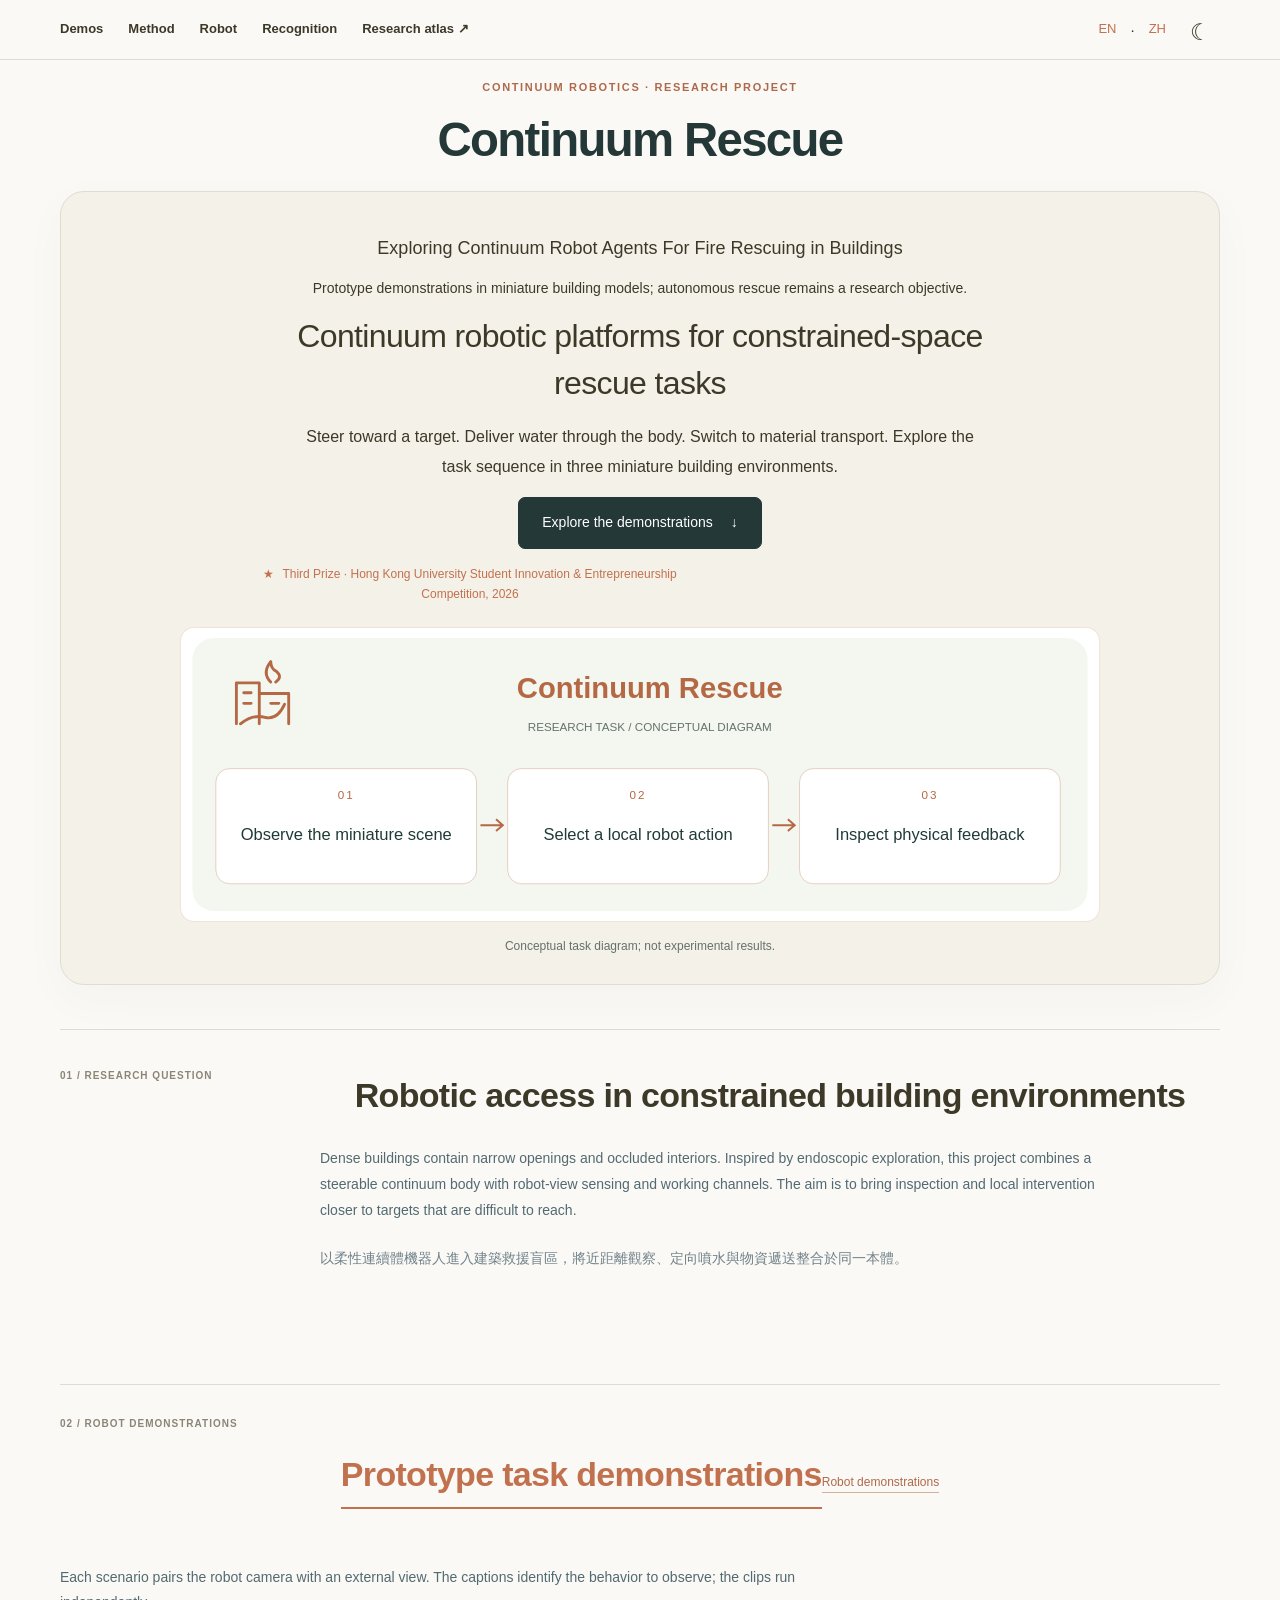
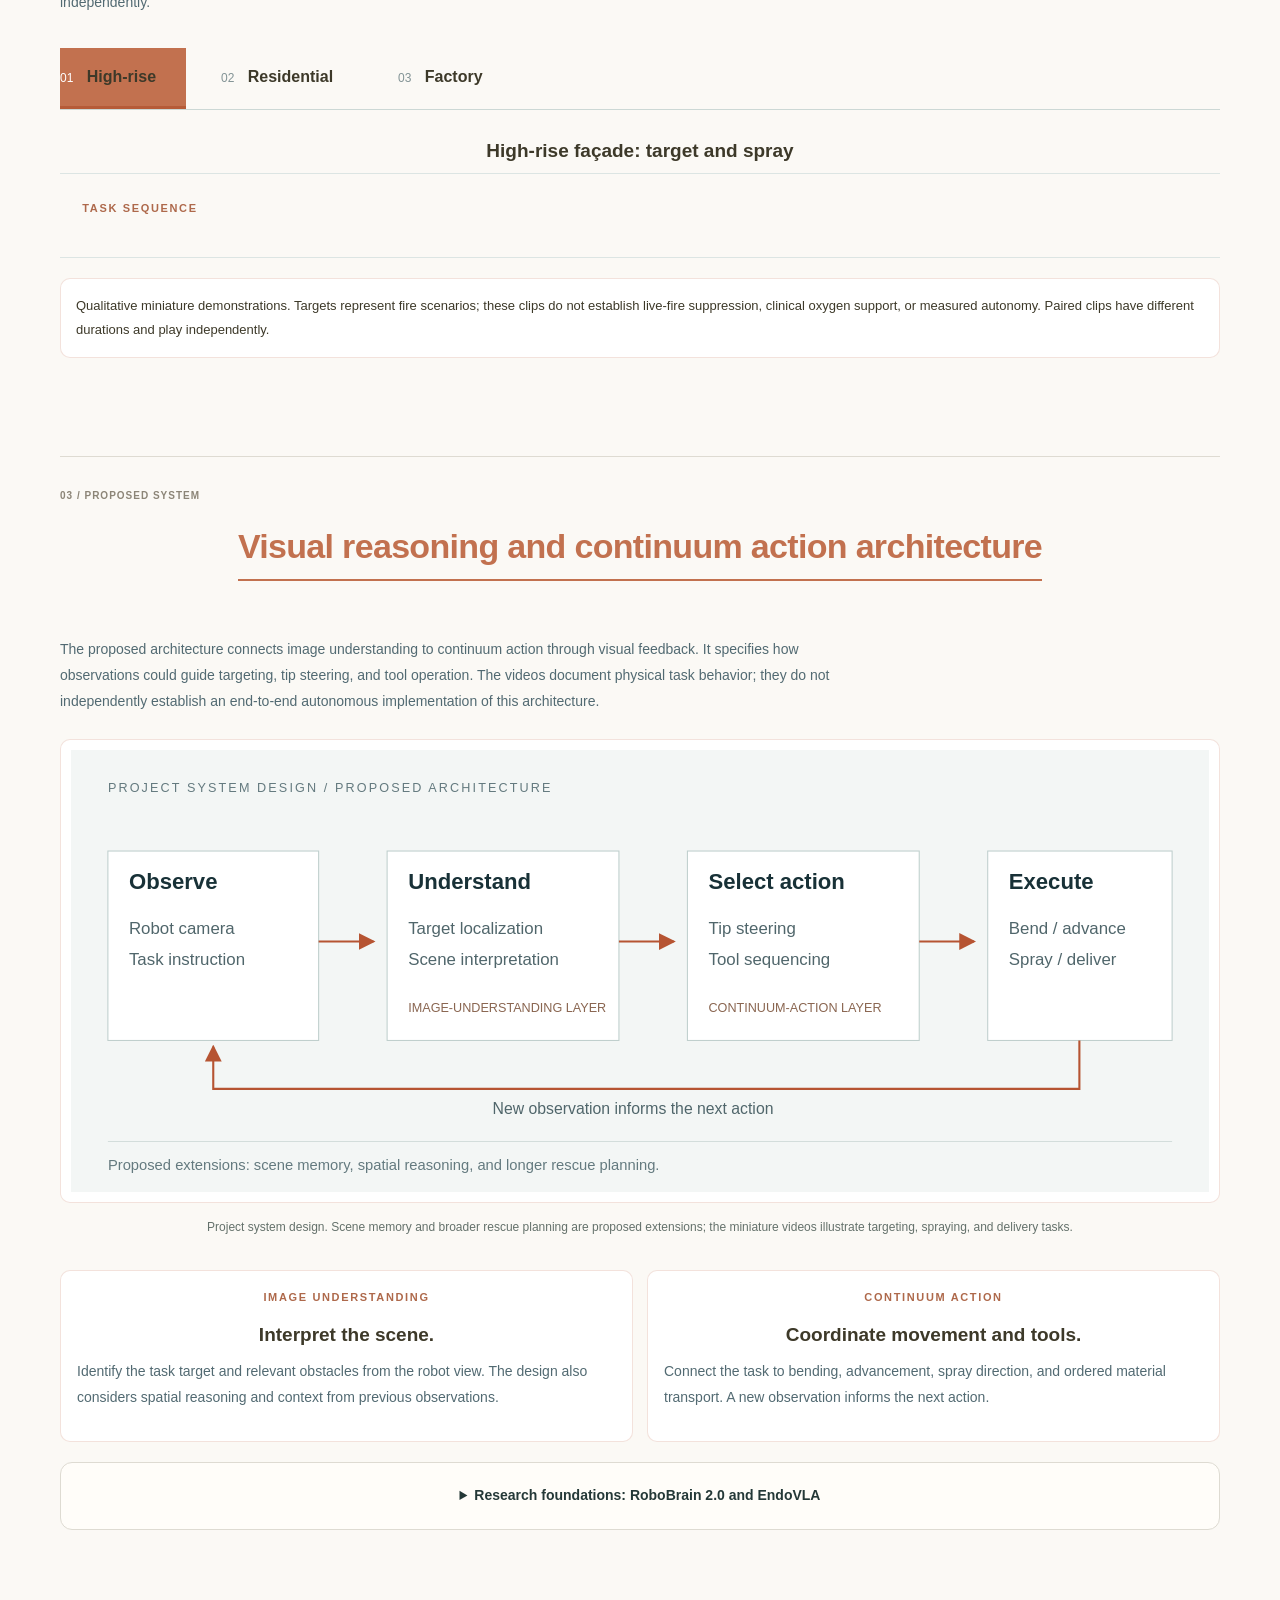
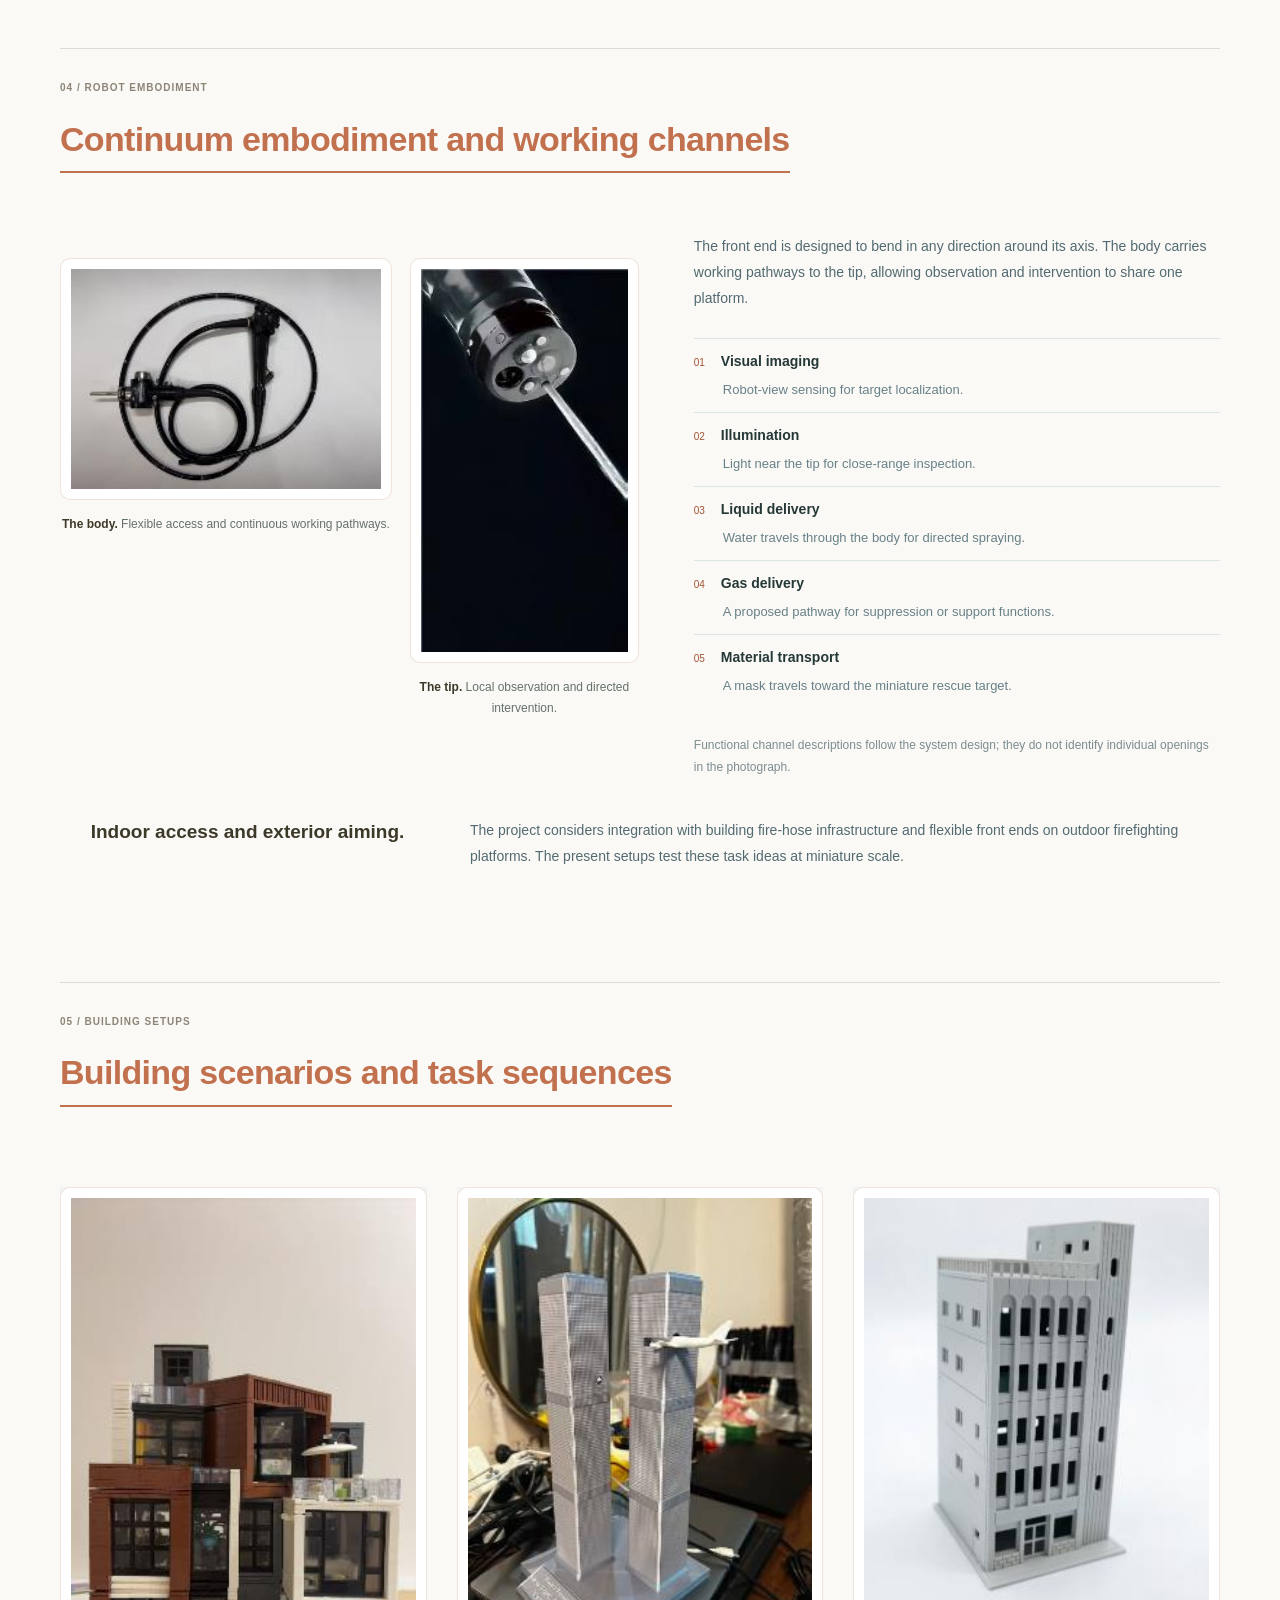
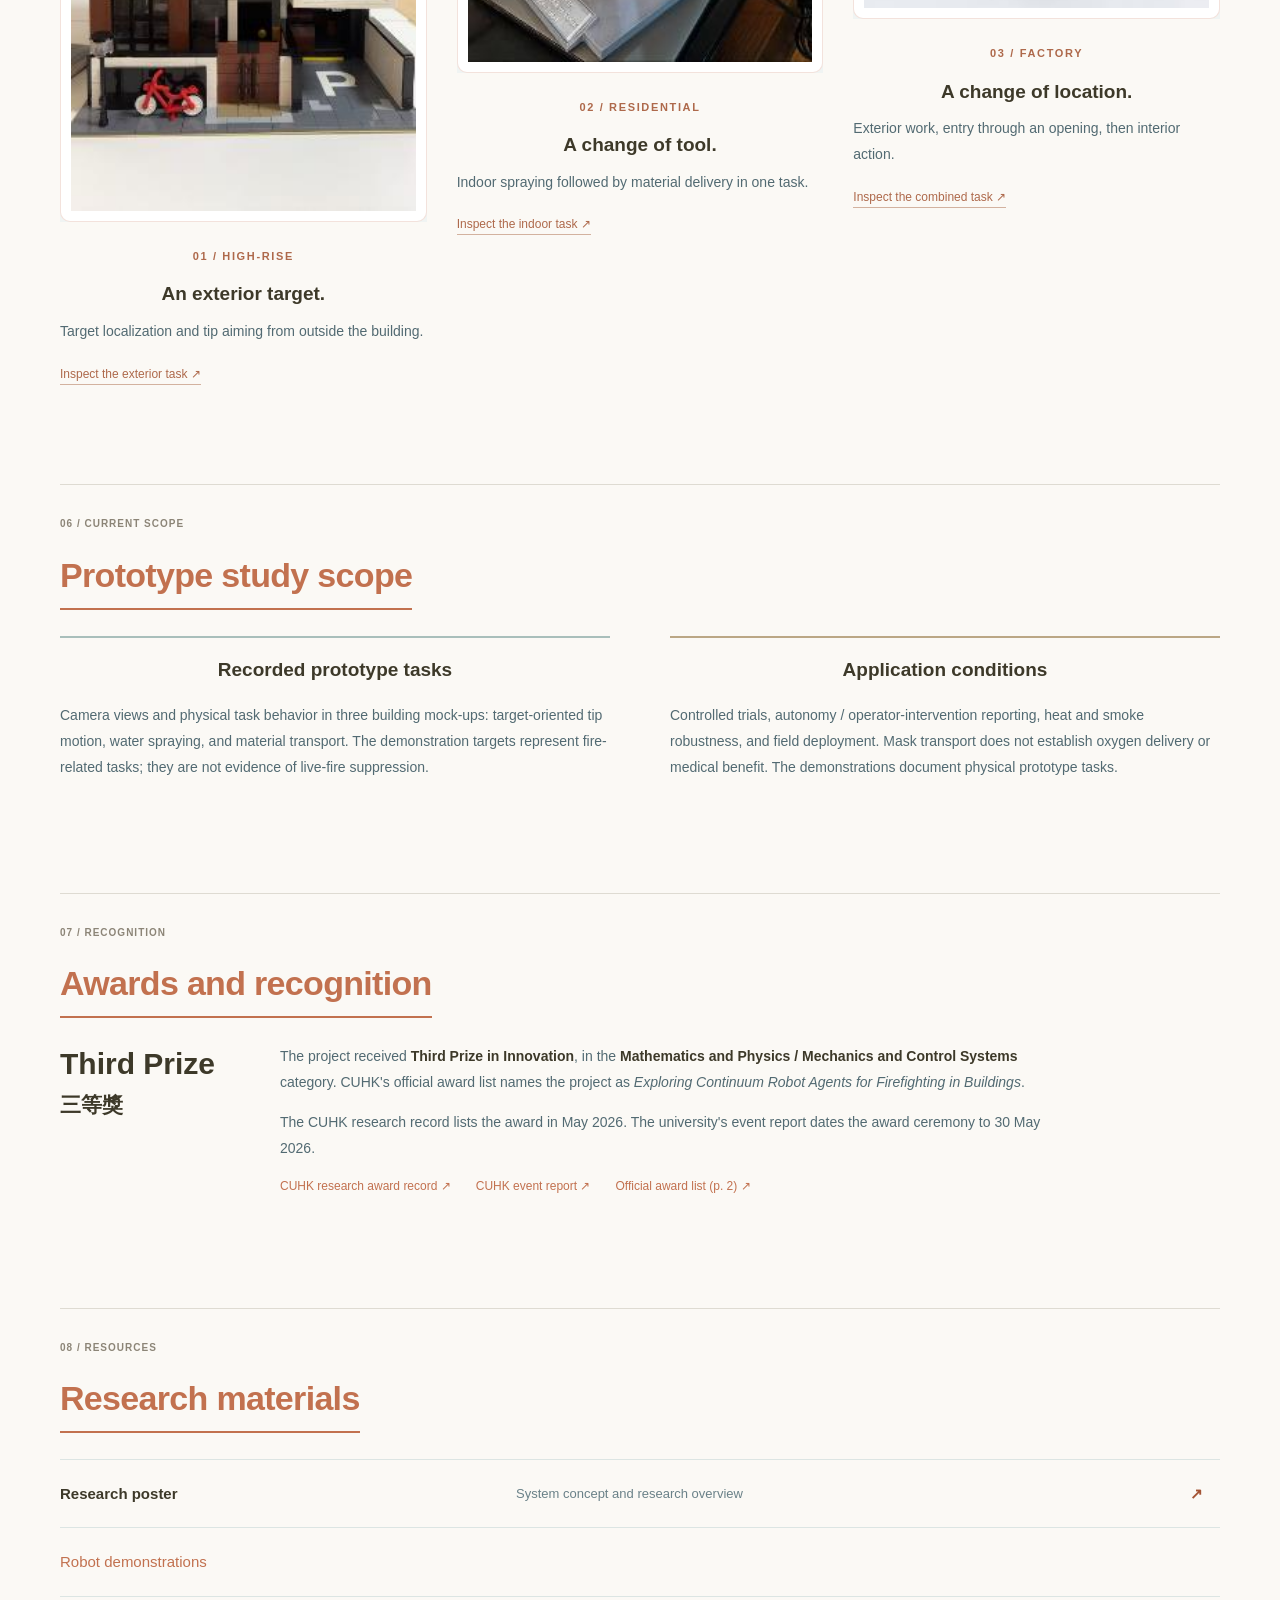
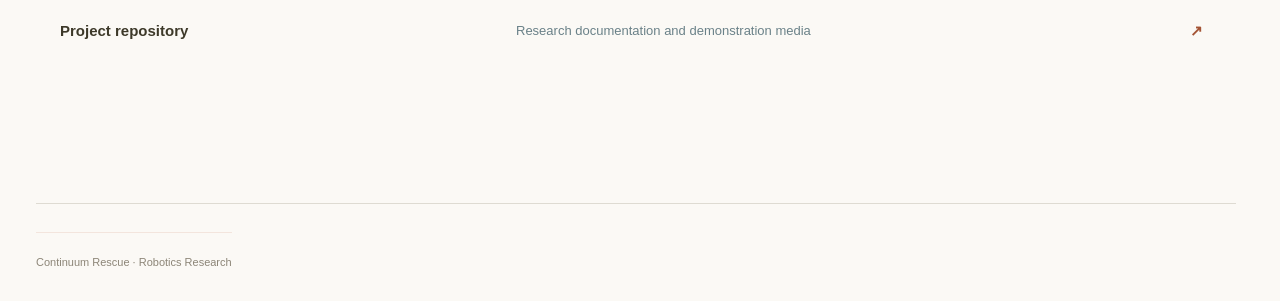
==== commit 772f19bf: "Present project research and demonstrations without editorial UI" ====
--- a/index.html
+++ b/index.html
@@ -1,7 +1,7 @@
 <!DOCTYPE html>
 
 <html data-theme="light" lang="en"><head><script>document.documentElement.dataset.theme='light';document.documentElement.style.colorScheme='light';</script><meta charset="utf-8"/><meta content="width=device-width,initial-scale=1" name="viewport"/><meta content="Continuum robots for building rescue blind zones: flexible access, visual targeting and material delivery in miniature building demonstrations." name="description"/><meta content="#183137" name="theme-color"/><title>Exploring Continuum Robot Agents For Fire Rescuing in Buildings</title><link href="assets/images/favicon.svg" rel="icon" type="image/svg+xml"/><link href="assets/css/style.css" rel="stylesheet"/><script defer="" src="assets/js/main.js"></script><link href="index.html" hreflang="en" rel="alternate"/><link href="index-zh.html" hreflang="zh-Hant" rel="alternate"/><link href="presentation-support.css" rel="stylesheet"/><script defer="" src="presentation-support.js"></script><link href="academic-theme.css" rel="stylesheet"/><script defer="" src="academic-ui.js"></script><link href="research-design.css" rel="stylesheet"/><script defer="" src="research-design.js"></script></head>
-<body class="theme-evan academic-project research-designed"><nav class="top-nav" id="navigation"><div class="nav-container"><div class="nav-left"><a href="#demos">Demos</a><a href="#method">Method</a><a href="#hardware">Robot</a><a href="#recognition">Recognition</a><a href="https://tianchun-research-atlas.husheddaisy64.chatgpt.site">Research atlas ↗</a></div><div class="academic-tools site-language"><a href="index.html">EN</a> · <a href="index-zh.html">ZH</a><button aria-controls="navigation" aria-expanded="false" aria-label="Menu" class="menu menu-toggle">Menu</button><button aria-label="Switch to dark theme" class="theme-toggle" data-theme-toggle="">☾</button></div></div></nav><div class="wrapper"><header class="sidebar"><div class="profile-card"><h2 class="project-identity">Continuum Rescue</h2><div class="visitor-card"><div class="visitor-card-title">ON THIS PAGE</div><div class="academic-toc"><a href="#overview">Overview</a><a href="#demos">Demonstrations</a><a href="#method">Method</a><a href="#hardware">Hardware</a><a href="#scenarios">Scenarios</a><a href="#recognition">Recognition</a><a href="#resources">Resources</a></div></div></div></header><main class="content academic-main" id="main"><p class="academic-eyebrow">CONTINUUM ROBOTICS · RESEARCH PROJECT</p><h1 class="academic-title">Continuum Rescue</h1><header class="hero"><div class="hero-copy"><p class="subtitle">Exploring Continuum Robot Agents For Fire Rescuing in Buildings</p><p class="media-caption">Prototype demonstrations in miniature building models; autonomous rescue remains a research objective.</p><p class="hero-lead">Continuum robotic platforms for constrained-space rescue tasks</p><p class="hero-summary">Steer toward a target. Deliver water through the body. Switch to material transport. Explore the task sequence in three miniature building environments.</p><div class="actions"><a class="button primary" href="#demos">Explore the demonstrations <span aria-hidden="true">↓</span></a></div><a class="award-line" href="#recognition"><span aria-hidden="true">★</span> Third Prize · Hong Kong University Student Innovation &amp; Entrepreneurship Competition, 2026</a><div aria-label="Research flow" class="research-path"><span>Observation</span><i aria-hidden="true">→</i><span>Tip steering</span><i aria-hidden="true">→</i><span>Tool action</span><i aria-hidden="true">→</i><span>Visual feedback</span></div></div><figure class="hero-media"><div class="hero-views"><div class="hero-external"><video aria-label="High-rise target spraying external demonstration" controls="" playsinline="" poster="assets/images/frame-24.png" preload="metadata"><source src="assets/videos/demo-02.mp4" type="video/mp4"/></video><span class="view-tag">EXTERNAL VIEW</span></div><div class="hero-observation"><img alt="Robot camera view of the high-rise target" src="assets/images/frame-23.png"/><span class="view-tag">ROBOT OBSERVATION</span><div class="hero-observation-copy"><strong>Locate the target.<br/>Orient the tip.<br/>Direct the spray.</strong><a href="#demos">See the task explained ↗</a></div></div></div><figcaption>Miniature high-rise task. The robot image is a reference still; the external video plays independently.</figcaption></figure></header>
+<body class="theme-evan academic-project research-designed"><nav class="top-nav" id="navigation"><div class="nav-container"><div class="nav-left"><a href="#demos">Demos</a><a href="#method">Method</a><a href="#hardware">Robot</a><a href="#recognition">Recognition</a><a href="https://tianchun-research-atlas.husheddaisy64.chatgpt.site">Research atlas ↗</a></div><div class="academic-tools site-language"><a href="index.html">EN</a> · <a href="index-zh.html">ZH</a><button aria-controls="navigation" aria-expanded="false" aria-label="Menu" class="menu menu-toggle">Menu</button><button aria-label="Switch to dark theme" class="theme-toggle" data-theme-toggle="">☾</button></div></div></nav><div class="wrapper"><header class="sidebar"><div class="profile-card"><h2 class="project-identity">Continuum Rescue</h2><div class="visitor-card"><div class="visitor-card-title">ON THIS PAGE</div><div class="academic-toc"><a href="#overview">Overview</a><a href="#demos">Demonstrations</a><a href="#method">Method</a><a href="#hardware">Hardware</a><a href="#scenarios">Scenarios</a><a href="#recognition">Recognition</a><a href="#resources">Resources</a></div></div></div></header><main class="content academic-main" id="main"><p class="academic-eyebrow">CONTINUUM ROBOTICS · RESEARCH PROJECT</p><h1 class="academic-title">Continuum Rescue</h1><header class="hero"><div class="hero-copy"><p class="subtitle">Exploring Continuum Robot Agents For Fire Rescuing in Buildings</p><p class="media-caption">Prototype demonstrations in miniature building models; autonomous rescue remains a research objective.</p><p class="hero-lead">Continuum robotic platforms for constrained-space rescue tasks</p><p class="hero-summary">Steer toward a target. Deliver water through the body. Switch to material transport. Explore the task sequence in three miniature building environments.</p><div class="actions"><a class="button primary" href="#demos">Explore the demonstrations <span aria-hidden="true">↓</span></a></div><a class="award-line" href="#recognition"><span aria-hidden="true">★</span> Third Prize · Hong Kong University Student Innovation &amp; Entrepreneurship Competition, 2026</a><div aria-label="Research flow" class="research-path"><span>Observation</span><i aria-hidden="true">→</i><span>Tip steering</span><i aria-hidden="true">→</i><span>Tool action</span><i aria-hidden="true">→</i><span>Visual feedback</span></div></div><figure class="research-cover"><img alt="Observe the miniature scene → Select a local robot action → Inspect physical feedback" height="280" src="assets/research-cover-en.svg" width="920"/><figcaption>Conceptual task diagram; not experimental results.</figcaption></figure></header>
 <section class="section problem visible" id="overview"><div class="section-label">01 / Research question</div><div><span class="research-section-number">01 / RESEARCH SECTION</span><h2>Robotic access in constrained building environments</h2><p class="reading">Dense buildings contain narrow openings and occluded interiors. Inspired by endoscopic exploration, this project combines a steerable continuum body with robot-view sensing and working channels. The aim is to bring inspection and local intervention closer to targets that are difficult to reach.</p><p class="chinese-summary" lang="zh-Hant">以柔性連續體機器人進入建築救援盲區，將近距離觀察、定向噴水與物資遞送整合於同一本體。</p></div></section>
 <section class="section visible" id="demos"><div class="section-label">02 / Robot demonstrations</div><div class="section-head"><span class="research-section-number">02 / RESEARCH SECTION</span><h2>Prototype task demonstrations</h2><a class="text-link" href="#demos" rel="noopener" target="_blank">Robot demonstrations</a></div><p class="reading">Each scenario pairs the robot camera with an external view. The captions identify the behavior to observe; the clips run independently.</p><div aria-label="Demonstration scenario" class="tabs" role="group"><button aria-pressed="true" data-scenario="highrise">01 <strong>High-rise</strong></button><button aria-pressed="false" data-scenario="residential">02 <strong>Residential</strong></button><button aria-pressed="false" data-scenario="factory">03 <strong>Factory</strong></button></div><div class="demo-header"><h3 id="demo-title">High-rise façade</h3></div><div id="demo-grid"></div><div class="task-sequence"><span class="eyebrow">Task sequence</span><ol id="demo-steps"></ol></div><noscript><p><a href="#demos">Robot demonstrations</a> for all scenarios.</p></noscript><p class="scope-note">Qualitative miniature demonstrations. Targets represent fire scenarios; these clips do not establish live-fire suppression, clinical oxygen support, or measured autonomy. Paired clips have different durations and play independently.</p></section>
 <section class="section visible" id="method"><div class="section-label">03 / Proposed system</div><div class="section-head"><span class="research-section-number">03 / RESEARCH SECTION</span><h2>Visual reasoning and continuum action architecture</h2></div><p class="reading">The proposed architecture connects image understanding to continuum action through visual feedback. It specifies how observations could guide targeting, tip steering, and tool operation. The videos document physical task behavior; they do not independently establish an end-to-end autonomous implementation of this architecture.</p><figure class="system-figure"><img alt="Proposed system: camera observation and task instruction feed scene understanding, action selection and the continuum robot, with an observation feedback loop" loading="lazy" src="assets/images/rescue-system.svg"/><ol aria-label="Proposed system flow" class="system-mobile"><li><strong>01 / Observe</strong><span>Robot camera and task instruction.</span></li><li><strong>02 / Understand</strong><span>Target localization and scene interpretation.</span></li><li><strong>03 / Select action</strong><span>Tip steering and tool sequencing.</span></li><li><strong>04 / Execute</strong><span>Bend, advance, spray, or deliver.</span></li><li class="feedback">Feedback: a new observation informs the next action.</li></ol><figcaption>Project system design. Scene memory and broader rescue planning are proposed extensions; the miniature videos illustrate targeting, spraying, and delivery tasks.</figcaption></figure><div class="method-notes"><article><span class="eyebrow">Image understanding</span><h3>Interpret the scene.</h3><p>Identify the task target and relevant obstacles from the robot view. The design also considers spatial reasoning and context from previous observations.</p></article><article><span class="eyebrow">Continuum action</span><h3>Coordinate movement and tools.</h3><p>Connect the task to bending, advancement, spray direction, and ordered material transport. A new observation informs the next action.</p></article></div><details class="research-foundations"><summary>Research foundations: RoboBrain 2.0 and EndoVLA</summary><p><a href="https://arxiv.org/abs/2507.02029">RoboBrain 2.0</a> motivates the understanding layer. <a href="https://arxiv.org/abs/2505.15206">EndoVLA</a> motivates visual instruction and action for a flexible instrument. These are related research foundations.</p><div class="foundation-images"><figure><img alt="RoboBrain foundation figure reproduced in the project presentation" loading="lazy" src="assets/images/robobrain-foundation.png"/><figcaption>Understanding and planning foundation.</figcaption></figure><figure><img alt="EndoVLA foundation figure reproduced in the project presentation" loading="lazy" src="assets/images/endovla-foundation.png"/><figcaption>Visual instruction and action foundation.</figcaption></figure></div></details></section>
--- a/research-design.css
+++ b/research-design.css
@@ -61,3 +61,15 @@
 @media(max-width:760px){body.research-designed.research-designed .wrapper{width:calc(100% - 32px)!important}body.research-designed.research-designed .hero,body.research-designed.research-designed header.hero{grid-template-columns:1fr!important;padding:20px!important;gap:20px!important}body.research-designed.research-designed .hero img{max-height:260px!important}.publication-entry{grid-template-columns:1fr;gap:10px}.publication-entry h3,.publication-entry .preprint{grid-column:auto}.publication-entry .author,.publication-entry .state{max-width:180px;width:100%;margin:auto}.academic-project .academic-tools .lock{display:inline-block!important;font-size:10px}.hero-stage-row{gap:6px!important}.hero-stage strong{font-size:10px!important}.hero-diagram .mobile-loop{display:block!important}.hero-diagram>img{display:none!important}}
 
 body.research-designed .hero{border-top:4px solid #ab6640!important}body.research-designed .hero .academic-lead{color:#ab6640!important}
+
+/* Task-led project identity and centered composition. */
+body.research-designed.research-designed .hero,body.research-designed.research-designed header.hero{display:flex!important;flex-direction:column!important;align-items:center!important;grid-template-columns:none!important;padding:28px!important;gap:22px!important;text-align:center!important}
+body.research-designed.research-designed .hero>div:first-child{width:100%!important;max-width:780px!important;margin:auto!important;text-align:center!important}
+body.research-designed.research-designed .hero .academic-lead,body.research-designed.research-designed .hero p,body.research-designed.research-designed .hero .actions{text-align:center!important;margin-inline:auto!important;justify-content:center!important;max-width:760px!important}
+body.research-designed.research-designed .research-cover{width:100%!important;max-width:920px!important;margin:0 auto!important;float:none!important}
+body.research-designed.research-designed .hero .research-cover img{display:block!important;width:100%!important;height:auto!important;max-height:none!important;object-fit:contain!important;border-radius:14px!important}
+.research-cover figcaption{text-align:center!important;font-size:11px!important;color:#68776d!important;margin-top:10px!important}
+body.research-designed.research-designed h1,body.research-designed.research-designed h2,body.research-designed.research-designed h3{text-align:center!important}
+body.research-designed.research-designed .visual-section{display:flex!important;flex-direction:column!important;align-items:center!important;grid-template-columns:none!important;gap:22px!important}
+.visual-section>.visual-copy{display:block!important;width:100%!important;max-width:800px!important;margin:auto!important}.visual-section>.visual-copy .visual-deck{text-align:center!important}.visual-section>.primary-figure{width:100%!important;max-width:1000px!important;margin:auto!important}.visual-section>.visual-copy .kicker{text-align:center!important}
+@media(max-width:600px){body.research-designed.research-designed .hero{padding:20px 14px!important}.research-cover{overflow-x:auto;padding-bottom:4px}.research-cover img{min-width:620px!important}.research-cover figcaption{min-width:0!important}}
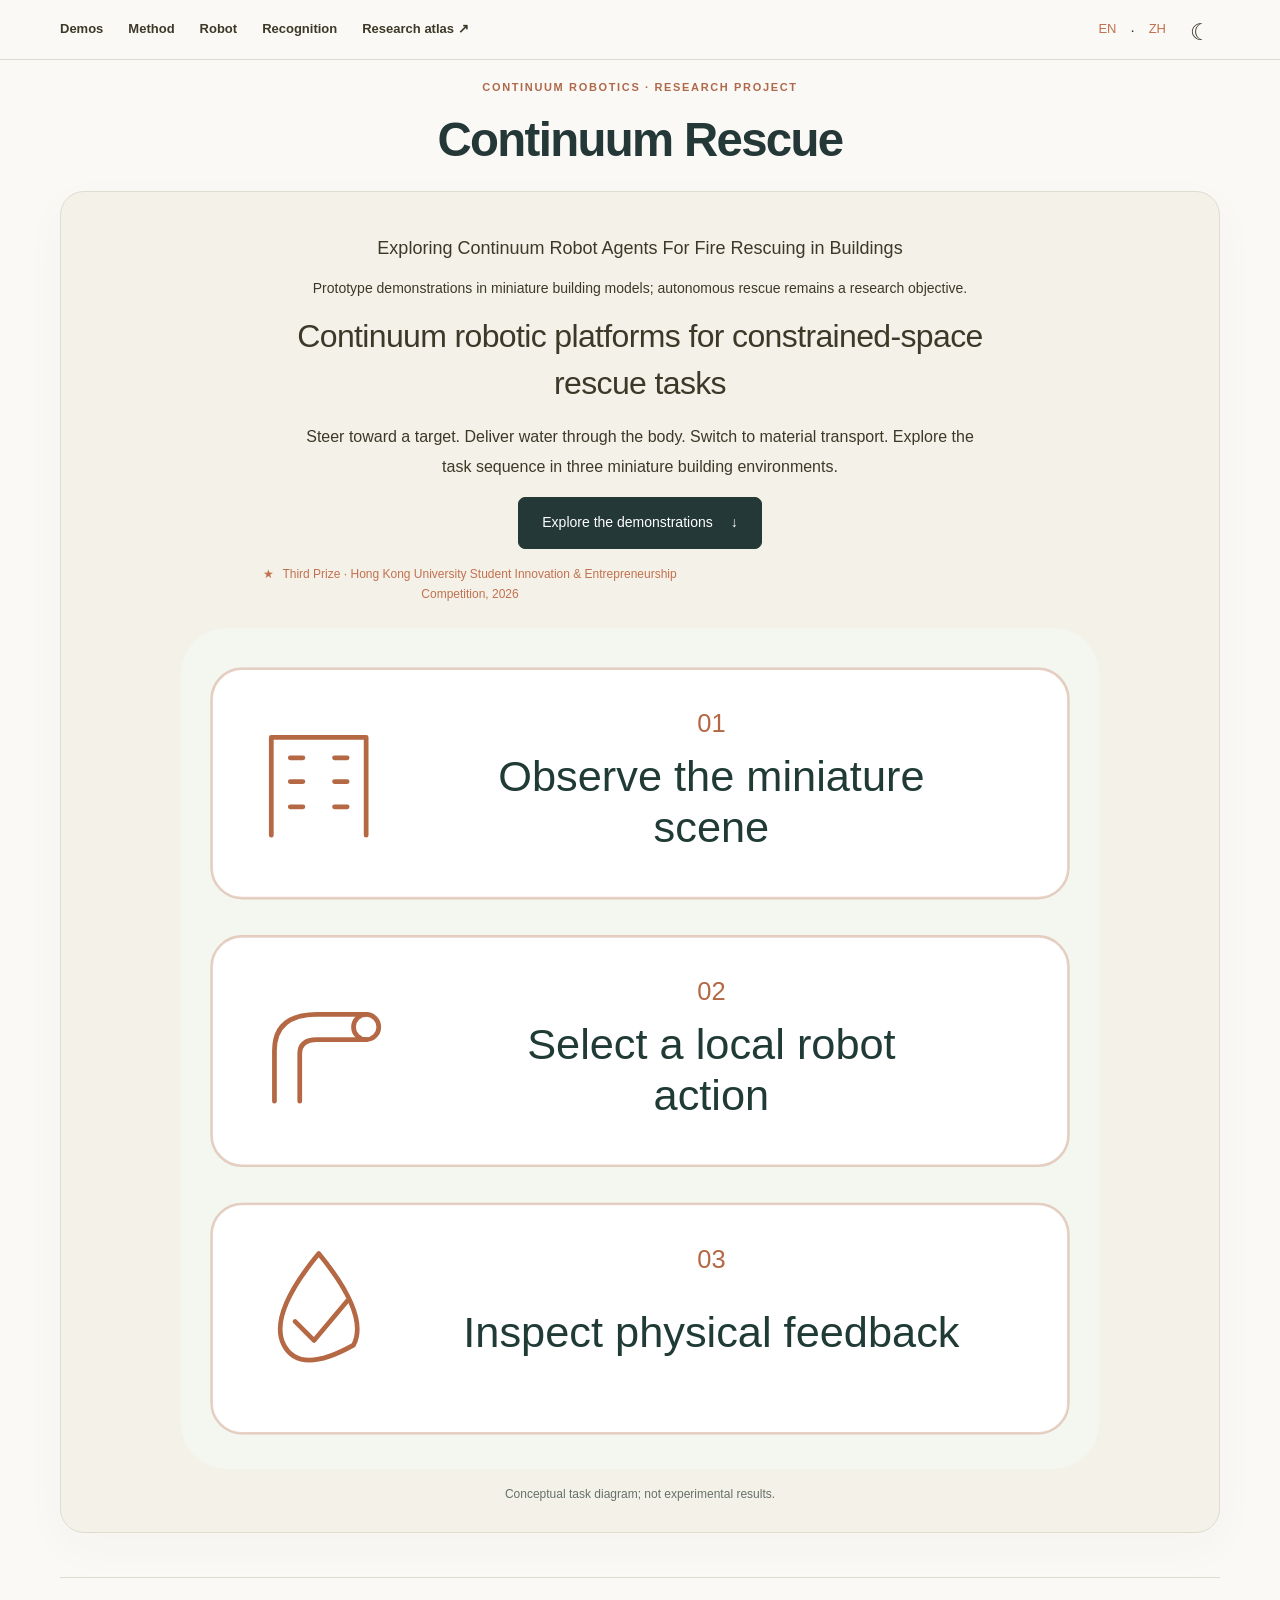
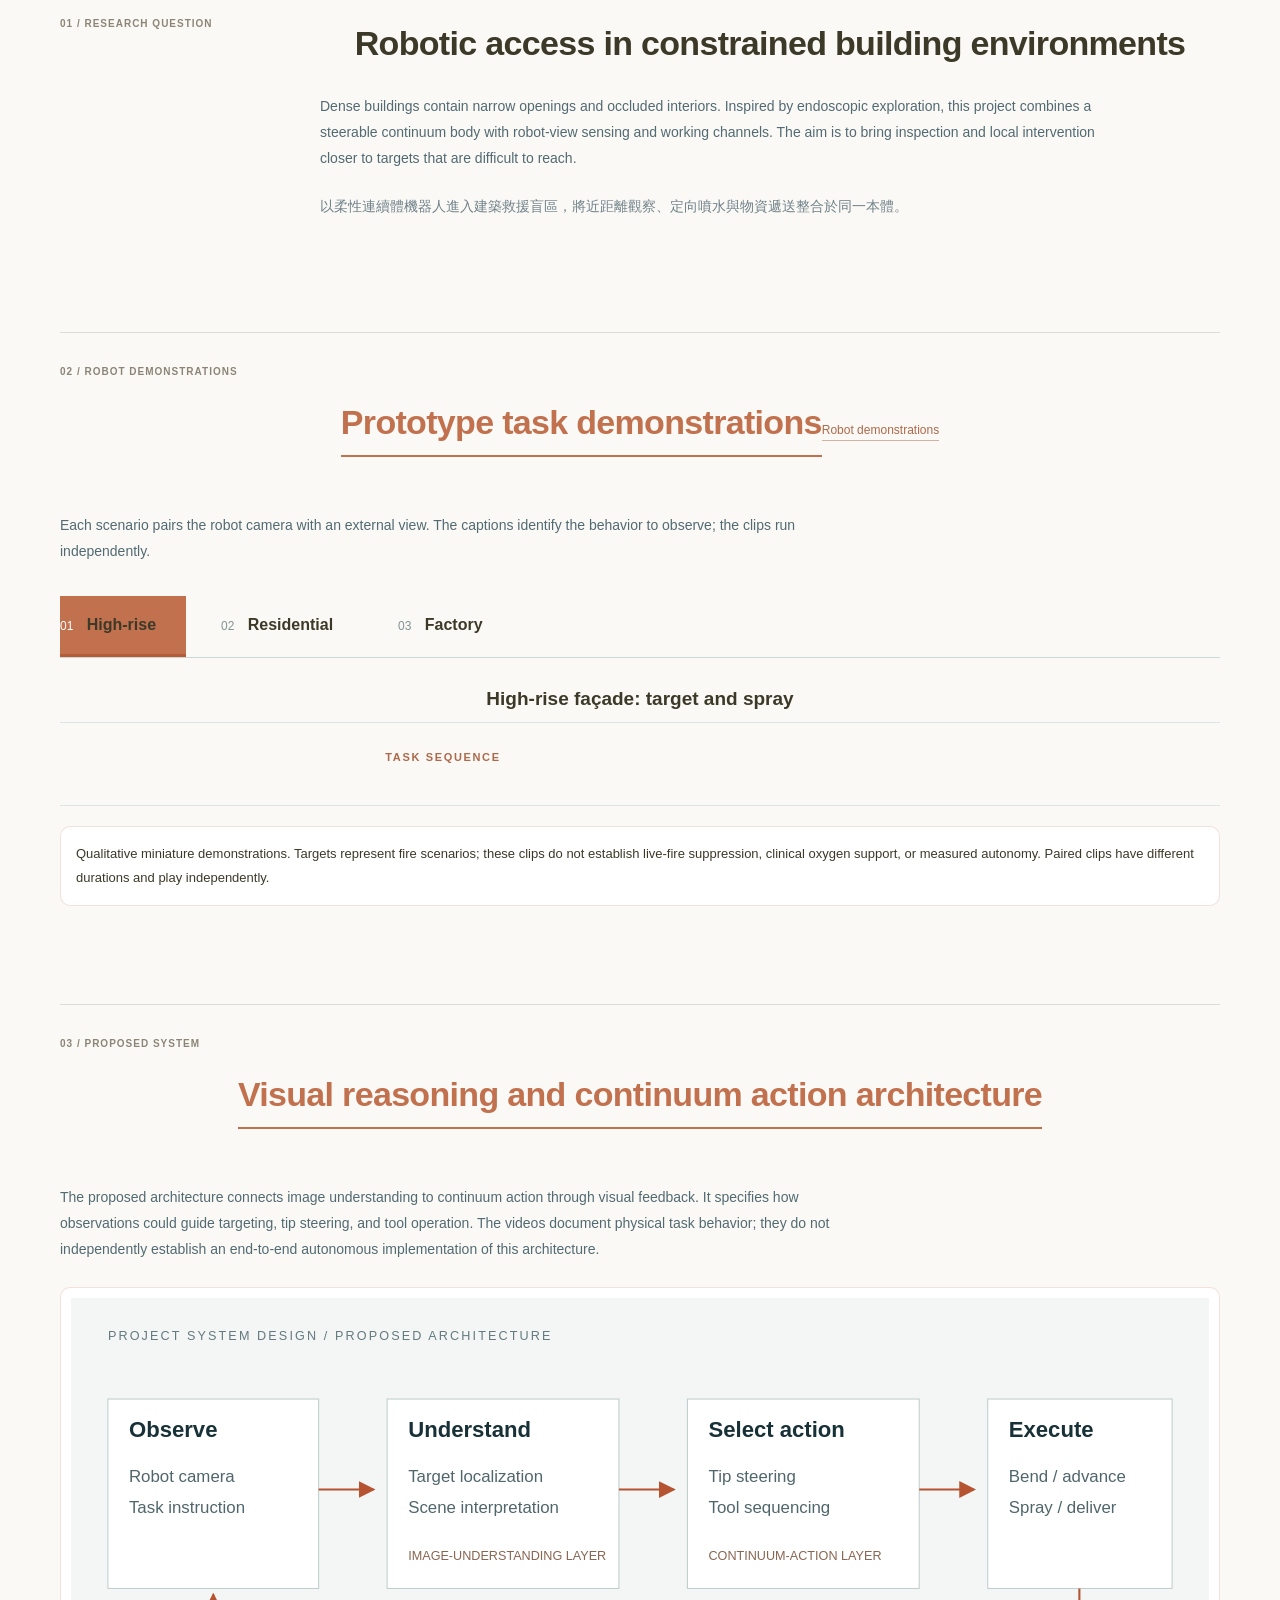
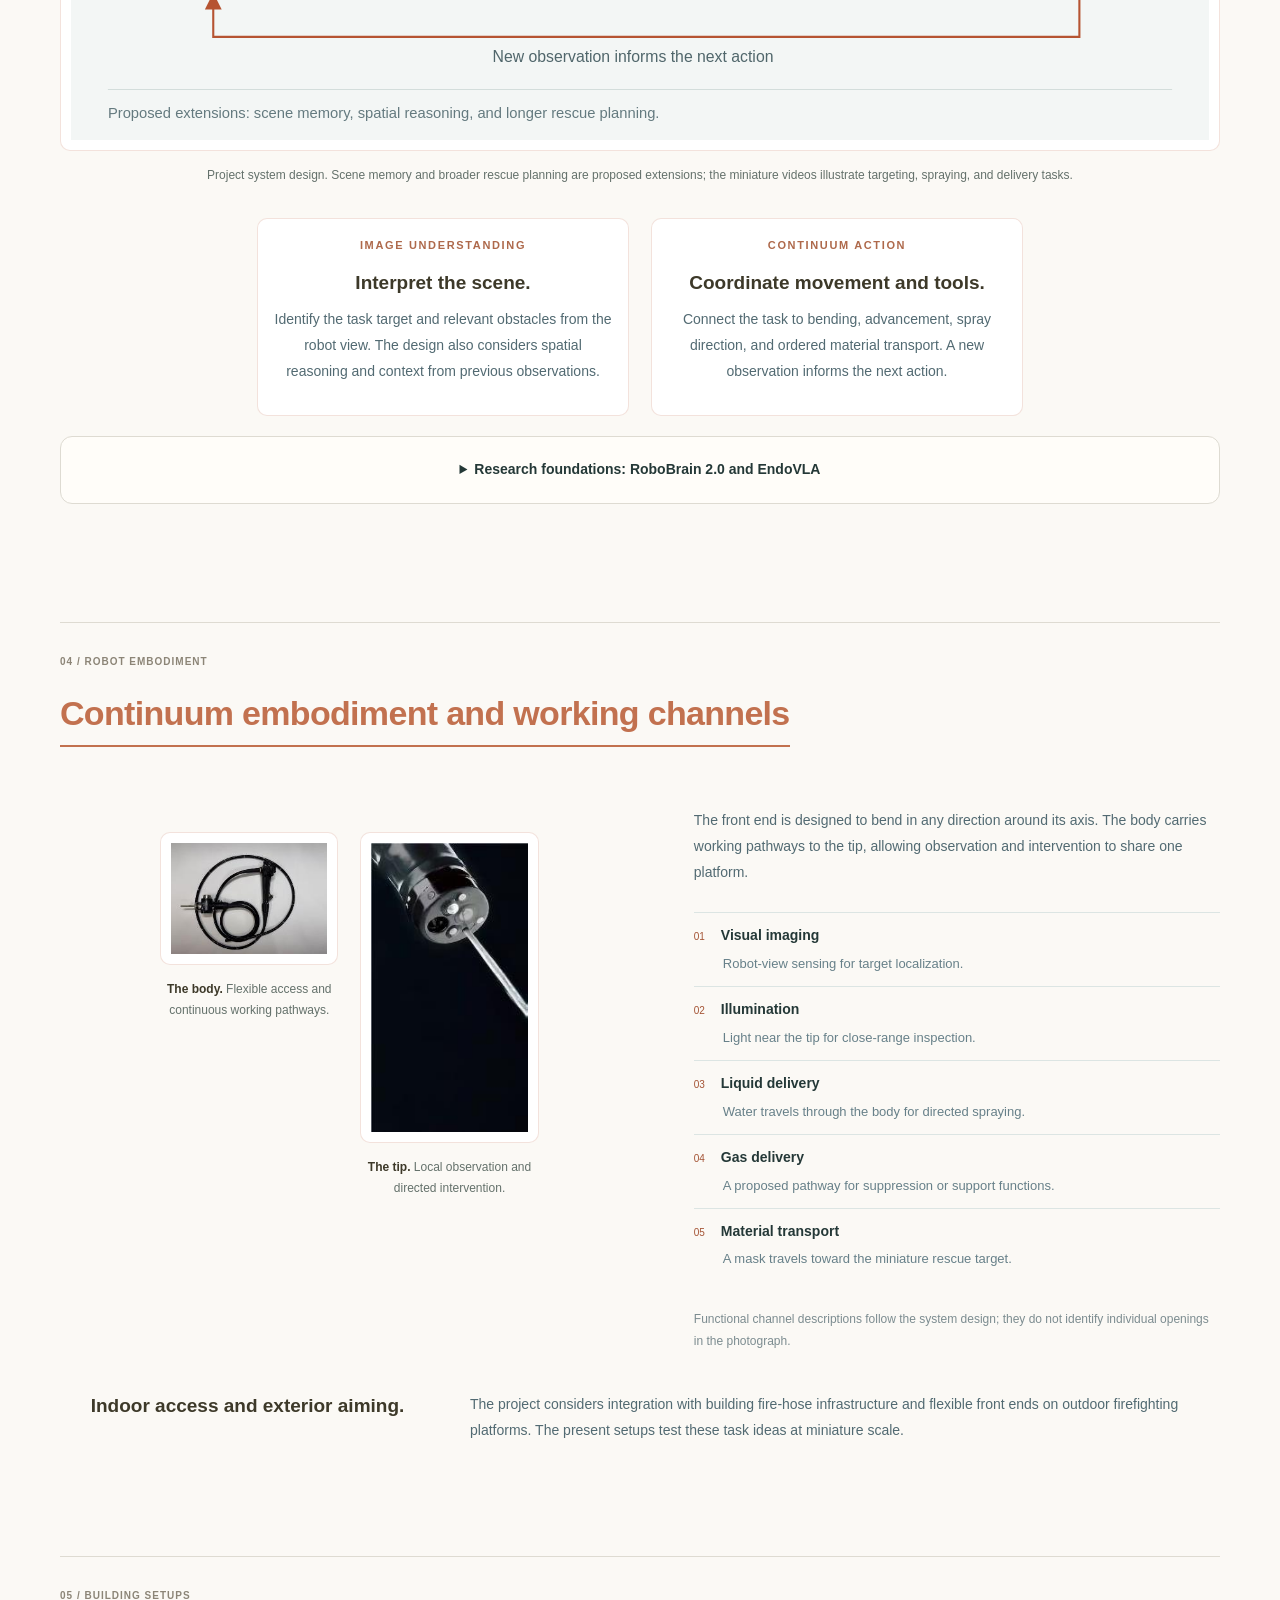
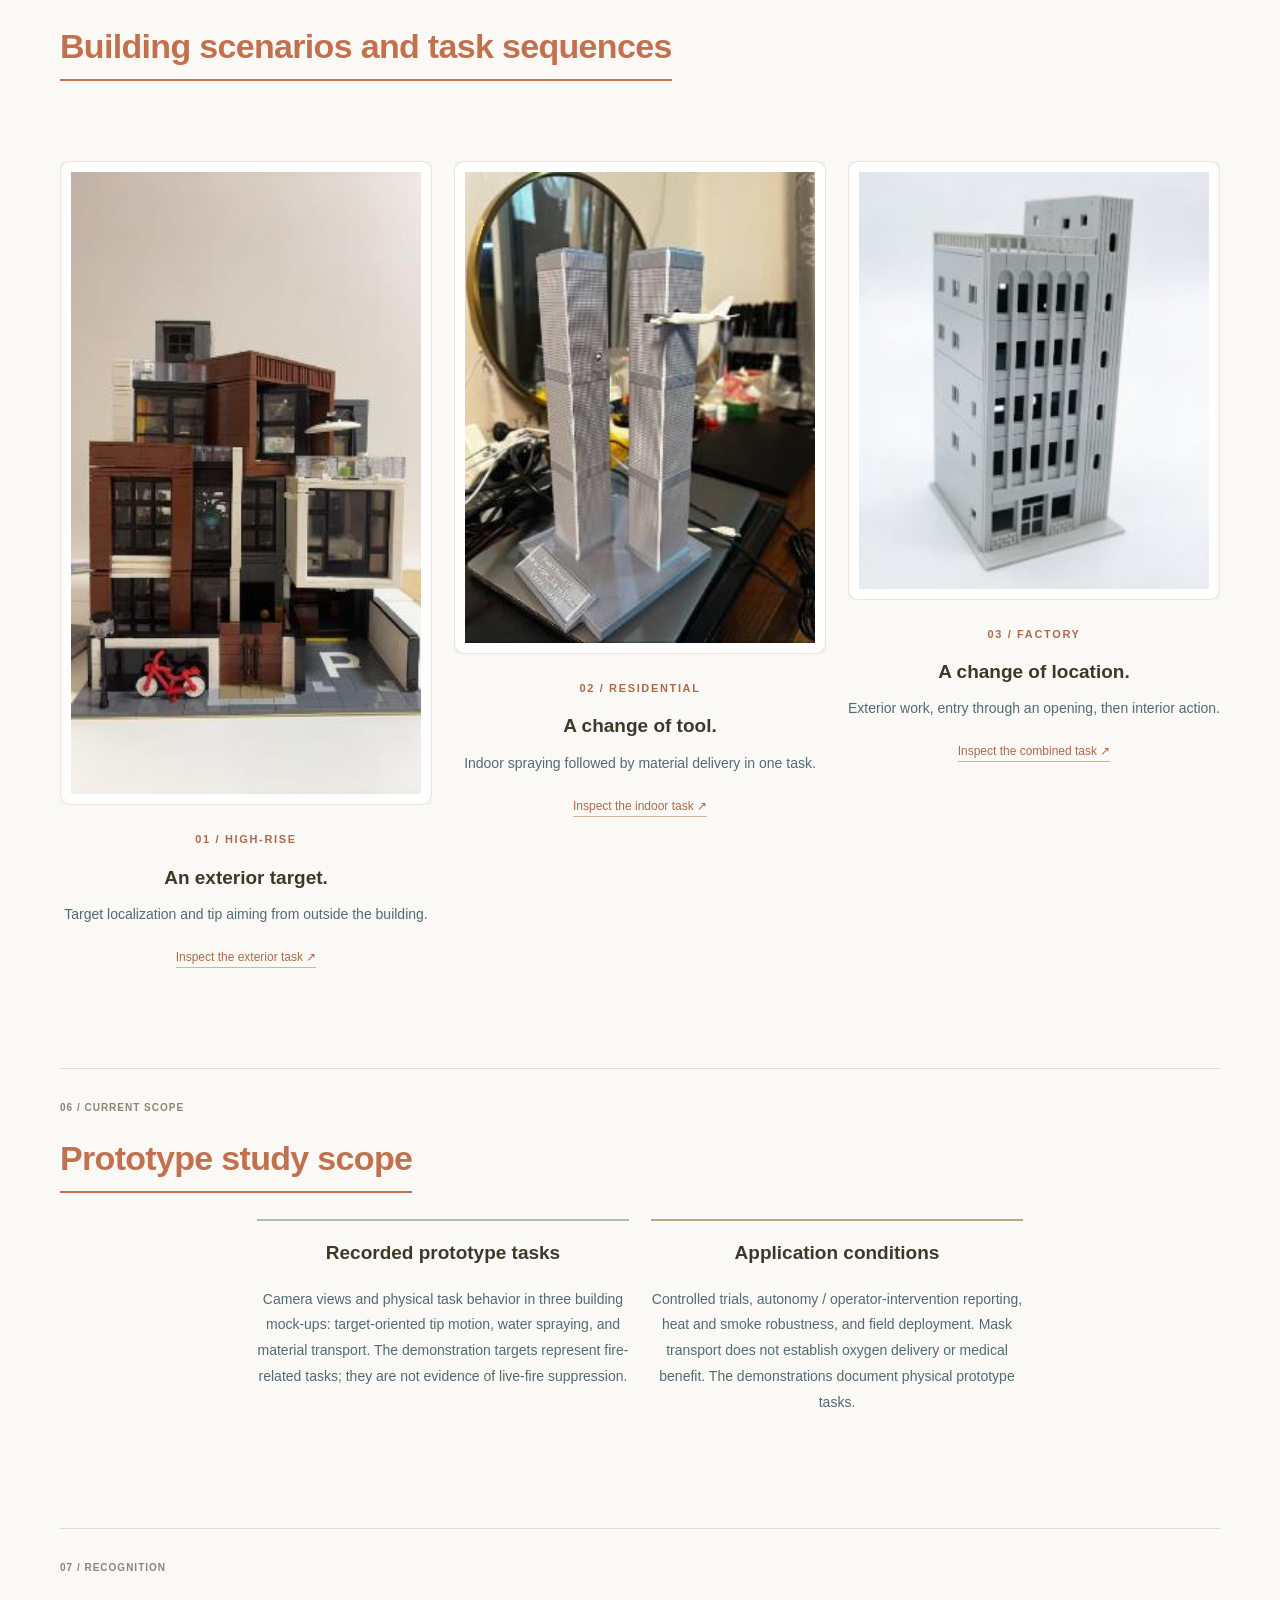
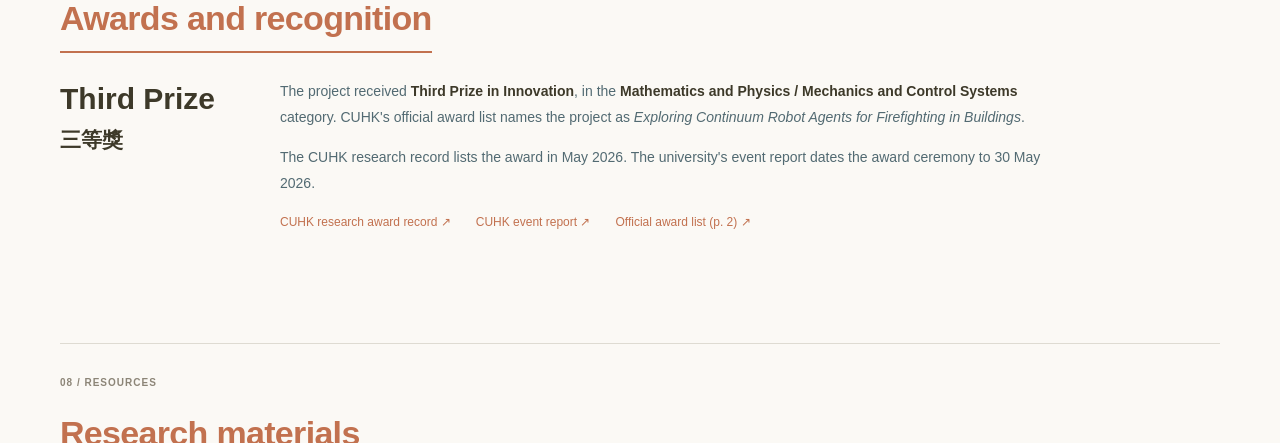
==== commit 8b85347b: "Present project research and demonstrations without editorial UI" ====
--- a/index.html
+++ b/index.html
@@ -1,12 +1,12 @@
 <!DOCTYPE html>
 
 <html data-theme="light" lang="en"><head><script>document.documentElement.dataset.theme='light';document.documentElement.style.colorScheme='light';</script><meta charset="utf-8"/><meta content="width=device-width,initial-scale=1" name="viewport"/><meta content="Continuum robots for building rescue blind zones: flexible access, visual targeting and material delivery in miniature building demonstrations." name="description"/><meta content="#183137" name="theme-color"/><title>Exploring Continuum Robot Agents For Fire Rescuing in Buildings</title><link href="assets/images/favicon.svg" rel="icon" type="image/svg+xml"/><link href="assets/css/style.css" rel="stylesheet"/><script defer="" src="assets/js/main.js"></script><link href="index.html" hreflang="en" rel="alternate"/><link href="index-zh.html" hreflang="zh-Hant" rel="alternate"/><link href="presentation-support.css" rel="stylesheet"/><script defer="" src="presentation-support.js"></script><link href="academic-theme.css" rel="stylesheet"/><script defer="" src="academic-ui.js"></script><link href="research-design.css" rel="stylesheet"/><script defer="" src="research-design.js"></script></head>
-<body class="theme-evan academic-project research-designed"><nav class="top-nav" id="navigation"><div class="nav-container"><div class="nav-left"><a href="#demos">Demos</a><a href="#method">Method</a><a href="#hardware">Robot</a><a href="#recognition">Recognition</a><a href="https://tianchun-research-atlas.husheddaisy64.chatgpt.site">Research atlas ↗</a></div><div class="academic-tools site-language"><a href="index.html">EN</a> · <a href="index-zh.html">ZH</a><button aria-controls="navigation" aria-expanded="false" aria-label="Menu" class="menu menu-toggle">Menu</button><button aria-label="Switch to dark theme" class="theme-toggle" data-theme-toggle="">☾</button></div></div></nav><div class="wrapper"><header class="sidebar"><div class="profile-card"><h2 class="project-identity">Continuum Rescue</h2><div class="visitor-card"><div class="visitor-card-title">ON THIS PAGE</div><div class="academic-toc"><a href="#overview">Overview</a><a href="#demos">Demonstrations</a><a href="#method">Method</a><a href="#hardware">Hardware</a><a href="#scenarios">Scenarios</a><a href="#recognition">Recognition</a><a href="#resources">Resources</a></div></div></div></header><main class="content academic-main" id="main"><p class="academic-eyebrow">CONTINUUM ROBOTICS · RESEARCH PROJECT</p><h1 class="academic-title">Continuum Rescue</h1><header class="hero"><div class="hero-copy"><p class="subtitle">Exploring Continuum Robot Agents For Fire Rescuing in Buildings</p><p class="media-caption">Prototype demonstrations in miniature building models; autonomous rescue remains a research objective.</p><p class="hero-lead">Continuum robotic platforms for constrained-space rescue tasks</p><p class="hero-summary">Steer toward a target. Deliver water through the body. Switch to material transport. Explore the task sequence in three miniature building environments.</p><div class="actions"><a class="button primary" href="#demos">Explore the demonstrations <span aria-hidden="true">↓</span></a></div><a class="award-line" href="#recognition"><span aria-hidden="true">★</span> Third Prize · Hong Kong University Student Innovation &amp; Entrepreneurship Competition, 2026</a><div aria-label="Research flow" class="research-path"><span>Observation</span><i aria-hidden="true">→</i><span>Tip steering</span><i aria-hidden="true">→</i><span>Tool action</span><i aria-hidden="true">→</i><span>Visual feedback</span></div></div><figure class="research-cover"><img alt="Observe the miniature scene → Select a local robot action → Inspect physical feedback" height="280" src="assets/research-cover-en.svg" width="920"/><figcaption>Conceptual task diagram; not experimental results.</figcaption></figure></header>
+<body class="theme-evan academic-project research-designed"><nav class="top-nav" id="navigation"><div class="nav-container"><div class="nav-left"><a href="#demos">Demos</a><a href="#method">Method</a><a href="#hardware">Robot</a><a href="#recognition">Recognition</a><a href="https://tianchun-research-atlas.husheddaisy64.chatgpt.site">Research atlas ↗</a></div><div class="academic-tools site-language"><a href="index.html">EN</a> · <a href="index-zh.html">ZH</a><button aria-controls="navigation" aria-expanded="false" aria-label="Menu" class="menu menu-toggle">Menu</button><button aria-label="Switch to dark theme" class="theme-toggle" data-theme-toggle="">☾</button></div></div></nav><div class="wrapper"><header class="sidebar"><div class="profile-card"><h2 class="project-identity">Continuum Rescue</h2><div class="visitor-card"><div class="visitor-card-title">ON THIS PAGE</div><div class="academic-toc"><a href="#overview">Overview</a><a href="#demos">Demonstrations</a><a href="#method">Method</a><a href="#hardware">Hardware</a><a href="#scenarios">Scenarios</a><a href="#recognition">Recognition</a><a href="#resources">Resources</a></div></div></div></header><main class="content academic-main" id="main"><p class="academic-eyebrow">CONTINUUM ROBOTICS · RESEARCH PROJECT</p><h1 class="academic-title">Continuum Rescue</h1><header class="hero"><div class="hero-copy"><p class="subtitle">Exploring Continuum Robot Agents For Fire Rescuing in Buildings</p><p class="media-caption">Prototype demonstrations in miniature building models; autonomous rescue remains a research objective.</p><p class="hero-lead">Continuum robotic platforms for constrained-space rescue tasks</p><p class="hero-summary">Steer toward a target. Deliver water through the body. Switch to material transport. Explore the task sequence in three miniature building environments.</p><div class="actions"><a class="button primary" href="#demos">Explore the demonstrations <span aria-hidden="true">↓</span></a></div><a class="award-line" href="#recognition"><span aria-hidden="true">★</span> Third Prize · Hong Kong University Student Innovation &amp; Entrepreneurship Competition, 2026</a><div aria-label="Research flow" class="research-path"><span>Observation</span><i aria-hidden="true">→</i><span>Tip steering</span><i aria-hidden="true">→</i><span>Tool action</span><i aria-hidden="true">→</i><span>Visual feedback</span></div></div><figure class="research-cover"><picture><source media="(max-width:600px)" srcset="assets/research-cover-en-mobile.svg"/><img alt="Observe the miniature scene → Select a local robot action → Inspect physical feedback" height="280" src="assets/research-cover-en.svg" width="920"/></picture><figcaption>Conceptual task diagram; not experimental results.</figcaption></figure></header>
 <section class="section problem visible" id="overview"><div class="section-label">01 / Research question</div><div><span class="research-section-number">01 / RESEARCH SECTION</span><h2>Robotic access in constrained building environments</h2><p class="reading">Dense buildings contain narrow openings and occluded interiors. Inspired by endoscopic exploration, this project combines a steerable continuum body with robot-view sensing and working channels. The aim is to bring inspection and local intervention closer to targets that are difficult to reach.</p><p class="chinese-summary" lang="zh-Hant">以柔性連續體機器人進入建築救援盲區，將近距離觀察、定向噴水與物資遞送整合於同一本體。</p></div></section>
-<section class="section visible" id="demos"><div class="section-label">02 / Robot demonstrations</div><div class="section-head"><span class="research-section-number">02 / RESEARCH SECTION</span><h2>Prototype task demonstrations</h2><a class="text-link" href="#demos" rel="noopener" target="_blank">Robot demonstrations</a></div><p class="reading">Each scenario pairs the robot camera with an external view. The captions identify the behavior to observe; the clips run independently.</p><div aria-label="Demonstration scenario" class="tabs" role="group"><button aria-pressed="true" data-scenario="highrise">01 <strong>High-rise</strong></button><button aria-pressed="false" data-scenario="residential">02 <strong>Residential</strong></button><button aria-pressed="false" data-scenario="factory">03 <strong>Factory</strong></button></div><div class="demo-header"><h3 id="demo-title">High-rise façade</h3></div><div id="demo-grid"></div><div class="task-sequence"><span class="eyebrow">Task sequence</span><ol id="demo-steps"></ol></div><noscript><p><a href="#demos">Robot demonstrations</a> for all scenarios.</p></noscript><p class="scope-note">Qualitative miniature demonstrations. Targets represent fire scenarios; these clips do not establish live-fire suppression, clinical oxygen support, or measured autonomy. Paired clips have different durations and play independently.</p></section>
-<section class="section visible" id="method"><div class="section-label">03 / Proposed system</div><div class="section-head"><span class="research-section-number">03 / RESEARCH SECTION</span><h2>Visual reasoning and continuum action architecture</h2></div><p class="reading">The proposed architecture connects image understanding to continuum action through visual feedback. It specifies how observations could guide targeting, tip steering, and tool operation. The videos document physical task behavior; they do not independently establish an end-to-end autonomous implementation of this architecture.</p><figure class="system-figure"><img alt="Proposed system: camera observation and task instruction feed scene understanding, action selection and the continuum robot, with an observation feedback loop" loading="lazy" src="assets/images/rescue-system.svg"/><ol aria-label="Proposed system flow" class="system-mobile"><li><strong>01 / Observe</strong><span>Robot camera and task instruction.</span></li><li><strong>02 / Understand</strong><span>Target localization and scene interpretation.</span></li><li><strong>03 / Select action</strong><span>Tip steering and tool sequencing.</span></li><li><strong>04 / Execute</strong><span>Bend, advance, spray, or deliver.</span></li><li class="feedback">Feedback: a new observation informs the next action.</li></ol><figcaption>Project system design. Scene memory and broader rescue planning are proposed extensions; the miniature videos illustrate targeting, spraying, and delivery tasks.</figcaption></figure><div class="method-notes"><article><span class="eyebrow">Image understanding</span><h3>Interpret the scene.</h3><p>Identify the task target and relevant obstacles from the robot view. The design also considers spatial reasoning and context from previous observations.</p></article><article><span class="eyebrow">Continuum action</span><h3>Coordinate movement and tools.</h3><p>Connect the task to bending, advancement, spray direction, and ordered material transport. A new observation informs the next action.</p></article></div><details class="research-foundations"><summary>Research foundations: RoboBrain 2.0 and EndoVLA</summary><p><a href="https://arxiv.org/abs/2507.02029">RoboBrain 2.0</a> motivates the understanding layer. <a href="https://arxiv.org/abs/2505.15206">EndoVLA</a> motivates visual instruction and action for a flexible instrument. These are related research foundations.</p><div class="foundation-images"><figure><img alt="RoboBrain foundation figure reproduced in the project presentation" loading="lazy" src="assets/images/robobrain-foundation.png"/><figcaption>Understanding and planning foundation.</figcaption></figure><figure><img alt="EndoVLA foundation figure reproduced in the project presentation" loading="lazy" src="assets/images/endovla-foundation.png"/><figcaption>Visual instruction and action foundation.</figcaption></figure></div></details></section>
-<section class="section visible" id="hardware"><div class="section-label">04 / Robot embodiment</div><span class="research-section-number">04 / RESEARCH SECTION</span><h2>Continuum embodiment and working channels</h2><div class="hardware-layout"><div class="hardware-photos"><figure class="body-photo"><img alt="Tubular continuum robot body with coiled working channels" loading="lazy" src="assets/images/continuum-robot.jpg"/><figcaption><strong>The body.</strong> Flexible access and continuous working pathways.</figcaption></figure><figure class="tip-photo"><img alt="Close-up of the front end and material delivery tube" loading="lazy" src="assets/images/end-effector.jpg"/><figcaption><strong>The tip.</strong> Local observation and directed intervention.</figcaption></figure></div><div class="hardware-copy"><p>The front end is designed to bend in any direction around its axis. The body carries working pathways to the tip, allowing observation and intervention to share one platform.</p><dl class="channel-list"><div><dt><span>01</span> Visual imaging</dt><dd>Robot-view sensing for target localization.</dd></div><div><dt><span>02</span> Illumination</dt><dd>Light near the tip for close-range inspection.</dd></div><div><dt><span>03</span> Liquid delivery</dt><dd>Water travels through the body for directed spraying.</dd></div><div><dt><span>04</span> Gas delivery</dt><dd>A proposed pathway for suppression or support functions.</dd></div><div><dt><span>05</span> Material transport</dt><dd>A mask travels toward the miniature rescue target.</dd></div></dl><p class="figure-note">Functional channel descriptions follow the system design; they do not identify individual openings in the photograph.</p></div></div><div class="deployment-note"><h3>Indoor access and exterior aiming.</h3><p>The project considers integration with building fire-hose infrastructure and flexible front ends on outdoor firefighting platforms. The present setups test these task ideas at miniature scale.</p></div></section>
-<section class="section visible" id="scenarios"><div class="section-label">05 / Building setups</div><span class="research-section-number">05 / RESEARCH SECTION</span><h2>Building scenarios and task sequences</h2><div class="scenario-gallery"><article><figure><img alt="High-rise miniature setup" loading="lazy" src="assets/images/high-rise.jpg"/></figure><span class="eyebrow">01 / High-rise</span><h3>An exterior target.</h3><p>Target localization and tip aiming from outside the building.</p><a class="text-link" data-demo-jump="highrise" href="#demos">Inspect the exterior task ↗</a></article><article><figure><img alt="Residential miniature setup" loading="lazy" src="assets/images/residential.jpg"/></figure><span class="eyebrow">02 / Residential</span><h3>A change of tool.</h3><p>Indoor spraying followed by material delivery in one task.</p><a class="text-link" data-demo-jump="residential" href="#demos">Inspect the indoor task ↗</a></article><article><figure><img alt="Factory miniature setup" loading="lazy" src="assets/images/factory.jpg"/></figure><span class="eyebrow">03 / Factory</span><h3>A change of location.</h3><p>Exterior work, entry through an opening, then interior action.</p><a class="text-link" data-demo-jump="factory" href="#demos">Inspect the combined task ↗</a></article></div></section>
-<section class="section scope-section visible"><div class="section-label">06 / Current scope</div><span class="research-section-number">06 / RESEARCH SECTION</span><h2>Prototype study scope</h2><div class="scope-columns"><div><h3>Recorded prototype tasks</h3><p>Camera views and physical task behavior in three building mock-ups: target-oriented tip motion, water spraying, and material transport. The demonstration targets represent fire-related tasks; they are not evidence of live-fire suppression.</p></div><div><h3>Application conditions</h3><p>Controlled trials, autonomy / operator-intervention reporting, heat and smoke robustness, and field deployment. Mask transport does not establish oxygen delivery or medical benefit. The demonstrations document physical prototype tasks.</p></div></div></section>
+<section class="section visible" id="demos"><div class="section-label">02 / Robot demonstrations</div><div class="section-head"><span class="research-section-number">02 / RESEARCH SECTION</span><h2>Prototype task demonstrations</h2><a class="text-link" href="#demos" rel="noopener" target="_blank">Robot demonstrations</a></div><p class="reading">Each scenario pairs the robot camera with an external view. The captions identify the behavior to observe; the clips run independently.</p><div aria-label="Demonstration scenario" class="tabs" role="group"><button aria-pressed="true" data-scenario="highrise">01 <strong>High-rise</strong></button><button aria-pressed="false" data-scenario="residential">02 <strong>Residential</strong></button><button aria-pressed="false" data-scenario="factory">03 <strong>Factory</strong></button></div><div class="demo-header"><h3 id="demo-title">High-rise façade</h3></div><div id="demo-grid"></div><div class="task-sequence balanced-cards"><span class="eyebrow">Task sequence</span><ol id="demo-steps"></ol></div><noscript><p><a href="#demos">Robot demonstrations</a> for all scenarios.</p></noscript><p class="scope-note">Qualitative miniature demonstrations. Targets represent fire scenarios; these clips do not establish live-fire suppression, clinical oxygen support, or measured autonomy. Paired clips have different durations and play independently.</p></section>
+<section class="section visible" id="method"><div class="section-label">03 / Proposed system</div><div class="section-head"><span class="research-section-number">03 / RESEARCH SECTION</span><h2>Visual reasoning and continuum action architecture</h2></div><p class="reading">The proposed architecture connects image understanding to continuum action through visual feedback. It specifies how observations could guide targeting, tip steering, and tool operation. The videos document physical task behavior; they do not independently establish an end-to-end autonomous implementation of this architecture.</p><figure class="system-figure"><img alt="Proposed system: camera observation and task instruction feed scene understanding, action selection and the continuum robot, with an observation feedback loop" loading="lazy" src="assets/images/rescue-system.svg"/><ol aria-label="Proposed system flow" class="system-mobile"><li><strong>01 / Observe</strong><span>Robot camera and task instruction.</span></li><li><strong>02 / Understand</strong><span>Target localization and scene interpretation.</span></li><li><strong>03 / Select action</strong><span>Tip steering and tool sequencing.</span></li><li><strong>04 / Execute</strong><span>Bend, advance, spray, or deliver.</span></li><li class="feedback">Feedback: a new observation informs the next action.</li></ol><figcaption>Project system design. Scene memory and broader rescue planning are proposed extensions; the miniature videos illustrate targeting, spraying, and delivery tasks.</figcaption></figure><div class="method-notes balanced-cards"><article><span class="eyebrow">Image understanding</span><h3>Interpret the scene.</h3><p>Identify the task target and relevant obstacles from the robot view. The design also considers spatial reasoning and context from previous observations.</p></article><article><span class="eyebrow">Continuum action</span><h3>Coordinate movement and tools.</h3><p>Connect the task to bending, advancement, spray direction, and ordered material transport. A new observation informs the next action.</p></article></div><details class="research-foundations"><summary>Research foundations: RoboBrain 2.0 and EndoVLA</summary><p><a href="https://arxiv.org/abs/2507.02029">RoboBrain 2.0</a> motivates the understanding layer. <a href="https://arxiv.org/abs/2505.15206">EndoVLA</a> motivates visual instruction and action for a flexible instrument. These are related research foundations.</p><div class="foundation-images balanced-cards"><figure><img alt="RoboBrain foundation figure reproduced in the project presentation" loading="lazy" src="assets/images/robobrain-foundation.png"/><figcaption>Understanding and planning foundation.</figcaption></figure><figure><img alt="EndoVLA foundation figure reproduced in the project presentation" loading="lazy" src="assets/images/endovla-foundation.png"/><figcaption>Visual instruction and action foundation.</figcaption></figure></div></details></section>
+<section class="section visible" id="hardware"><div class="section-label">04 / Robot embodiment</div><span class="research-section-number">04 / RESEARCH SECTION</span><h2>Continuum embodiment and working channels</h2><div class="hardware-layout"><div class="hardware-photos balanced-cards"><figure class="body-photo"><img alt="Tubular continuum robot body with coiled working channels" loading="lazy" src="assets/images/continuum-robot.jpg"/><figcaption><strong>The body.</strong> Flexible access and continuous working pathways.</figcaption></figure><figure class="tip-photo"><img alt="Close-up of the front end and material delivery tube" loading="lazy" src="assets/images/end-effector.jpg"/><figcaption><strong>The tip.</strong> Local observation and directed intervention.</figcaption></figure></div><div class="hardware-copy"><p>The front end is designed to bend in any direction around its axis. The body carries working pathways to the tip, allowing observation and intervention to share one platform.</p><dl class="channel-list"><div><dt><span>01</span> Visual imaging</dt><dd>Robot-view sensing for target localization.</dd></div><div><dt><span>02</span> Illumination</dt><dd>Light near the tip for close-range inspection.</dd></div><div><dt><span>03</span> Liquid delivery</dt><dd>Water travels through the body for directed spraying.</dd></div><div><dt><span>04</span> Gas delivery</dt><dd>A proposed pathway for suppression or support functions.</dd></div><div><dt><span>05</span> Material transport</dt><dd>A mask travels toward the miniature rescue target.</dd></div></dl><p class="figure-note">Functional channel descriptions follow the system design; they do not identify individual openings in the photograph.</p></div></div><div class="deployment-note"><h3>Indoor access and exterior aiming.</h3><p>The project considers integration with building fire-hose infrastructure and flexible front ends on outdoor firefighting platforms. The present setups test these task ideas at miniature scale.</p></div></section>
+<section class="section visible" id="scenarios"><div class="section-label">05 / Building setups</div><span class="research-section-number">05 / RESEARCH SECTION</span><h2>Building scenarios and task sequences</h2><div class="scenario-gallery balanced-cards"><article><figure><img alt="High-rise miniature setup" loading="lazy" src="assets/images/high-rise.jpg"/></figure><span class="eyebrow">01 / High-rise</span><h3>An exterior target.</h3><p>Target localization and tip aiming from outside the building.</p><a class="text-link" data-demo-jump="highrise" href="#demos">Inspect the exterior task ↗</a></article><article><figure><img alt="Residential miniature setup" loading="lazy" src="assets/images/residential.jpg"/></figure><span class="eyebrow">02 / Residential</span><h3>A change of tool.</h3><p>Indoor spraying followed by material delivery in one task.</p><a class="text-link" data-demo-jump="residential" href="#demos">Inspect the indoor task ↗</a></article><article><figure><img alt="Factory miniature setup" loading="lazy" src="assets/images/factory.jpg"/></figure><span class="eyebrow">03 / Factory</span><h3>A change of location.</h3><p>Exterior work, entry through an opening, then interior action.</p><a class="text-link" data-demo-jump="factory" href="#demos">Inspect the combined task ↗</a></article></div></section>
+<section class="section scope-section visible"><div class="section-label">06 / Current scope</div><span class="research-section-number">06 / RESEARCH SECTION</span><h2>Prototype study scope</h2><div class="scope-columns balanced-cards"><div><h3>Recorded prototype tasks</h3><p>Camera views and physical task behavior in three building mock-ups: target-oriented tip motion, water spraying, and material transport. The demonstration targets represent fire-related tasks; they are not evidence of live-fire suppression.</p></div><div><h3>Application conditions</h3><p>Controlled trials, autonomy / operator-intervention reporting, heat and smoke robustness, and field deployment. Mask transport does not establish oxygen delivery or medical benefit. The demonstrations document physical prototype tasks.</p></div></div></section>
 <section class="section visible" id="recognition"><div class="section-label">07 / Recognition</div><span class="research-section-number">07 / RESEARCH SECTION</span><h2>Awards and recognition</h2><div class="recognition-detail"><strong class="prize-word">Third Prize<span>三等獎</span></strong><div><p>The project received <strong>Third Prize in Innovation</strong>, in the <strong>Mathematics and Physics / Mechanics and Control Systems</strong> category. CUHK's official award list names the project as <em>Exploring Continuum Robot Agents for Firefighting in Buildings</em>.</p><p>The CUHK research record lists the award in May 2026. The university's event report dates the award ceremony to 30 May 2026.</p><p class="award-sources"><a href="https://research.cuhk.edu.hk/en/prizes/third-prize-of-the-12th-hong-kong-university-student-innovation-a/" rel="noopener" target="_blank">CUHK research award record ↗</a><a href="https://kto.cuhk.edu.hk/en/news-events/announcements/event-highlight-cuhk-wins-19-awards-at-the-12th-hong-kong-university-student-innovation-and-entrepreneurship-competition-30-may-2026" rel="noopener" target="_blank">CUHK event report ↗</a><a href="https://www.cpr.cuhk.edu.hk/wp-content/uploads/newscentre/pressrelease/Appendix_eng-2.pdf" rel="noopener" target="_blank">Official award list (p. 2) ↗</a></p></div></div></section>
 <section class="section visible" id="resources"><div class="section-label">08 / Resources</div><span class="research-section-number">08 / RESEARCH SECTION</span><h2>Research materials</h2><div class="resource-list"><a href="assets/documents/research-poster.pdf" rel="noopener" target="_blank"><strong>Research poster</strong><span>System concept and research overview</span><b aria-hidden="true">↗</b></a><a href="#demos" rel="noopener" target="_blank">Robot demonstrations</a><a href="https://github.com/evan0610/Exploring-Continuum-Robot-Agents-For-Fire-Rescuing-in-Buildings"><strong>Project repository</strong><span>Research documentation and demonstration media</span><b aria-hidden="true">↗</b></a></div></section></main><footer class="site-footer"><p>Continuum Rescue · Robotics Research</p></footer></div></body></html>
--- a/research-design.css
+++ b/research-design.css
@@ -73,3 +73,18 @@
 body.research-designed.research-designed .visual-section{display:flex!important;flex-direction:column!important;align-items:center!important;grid-template-columns:none!important;gap:22px!important}
 .visual-section>.visual-copy{display:block!important;width:100%!important;max-width:800px!important;margin:auto!important}.visual-section>.visual-copy .visual-deck{text-align:center!important}.visual-section>.primary-figure{width:100%!important;max-width:1000px!important;margin:auto!important}.visual-section>.visual-copy .kicker{text-align:center!important}
 @media(max-width:600px){body.research-designed.research-designed .hero{padding:20px 14px!important}.research-cover{overflow-x:auto;padding-bottom:4px}.research-cover img{min-width:620px!important}.research-cover figcaption{min-width:0!important}}
+
+@media(max-width:600px){body.research-designed.research-designed .hero .research-cover img{min-width:0!important;width:100%!important}.research-cover{overflow:visible!important}}
+
+/* Center complete rows and any incomplete final row. */
+body.research-designed.research-designed .balanced-cards{display:flex!important;flex-wrap:wrap!important;justify-content:center!important;align-items:stretch!important;gap:22px!important;width:100%!important;margin-inline:auto!important;grid-template-columns:none!important}
+body.research-designed.research-designed .balanced-cards> *{flex:0 1 calc((100% - 44px)/3)!important;min-width:0!important;max-width:420px!important;margin-inline:0!important;box-sizing:border-box!important;align-self:stretch!important}
+body.research-designed.research-designed .balanced-cards h3,body.research-designed.research-designed .balanced-cards h4{text-align:center!important}
+body.research-designed.research-designed table{width:100%!important;max-width:1100px!important;margin-inline:auto!important;border-collapse:collapse!important;float:none!important}
+body.research-designed.research-designed th,body.research-designed.research-designed td{text-align:center!important;vertical-align:middle!important}
+body.research-designed.research-designed .table-wrap,body.research-designed.research-designed .tablewrap{width:100%!important;max-width:1100px!important;margin-inline:auto!important;overflow-x:auto!important}
+body.research-designed.research-designed figure{margin-inline:auto!important}body.research-designed.research-designed figcaption{text-align:center!important}
+@media(max-width:1000px){body.research-designed.research-designed .balanced-cards> *{flex-basis:calc((100% - 22px)/2)!important}}
+@media(max-width:560px){body.research-designed.research-designed .balanced-cards> *{flex-basis:100%!important;max-width:none!important}}
+
+body.research-designed.research-designed .balanced-cards>*{text-align:center!important}body.research-designed.research-designed .balanced-cards p,body.research-designed.research-designed .balanced-cards small{text-align:center!important}
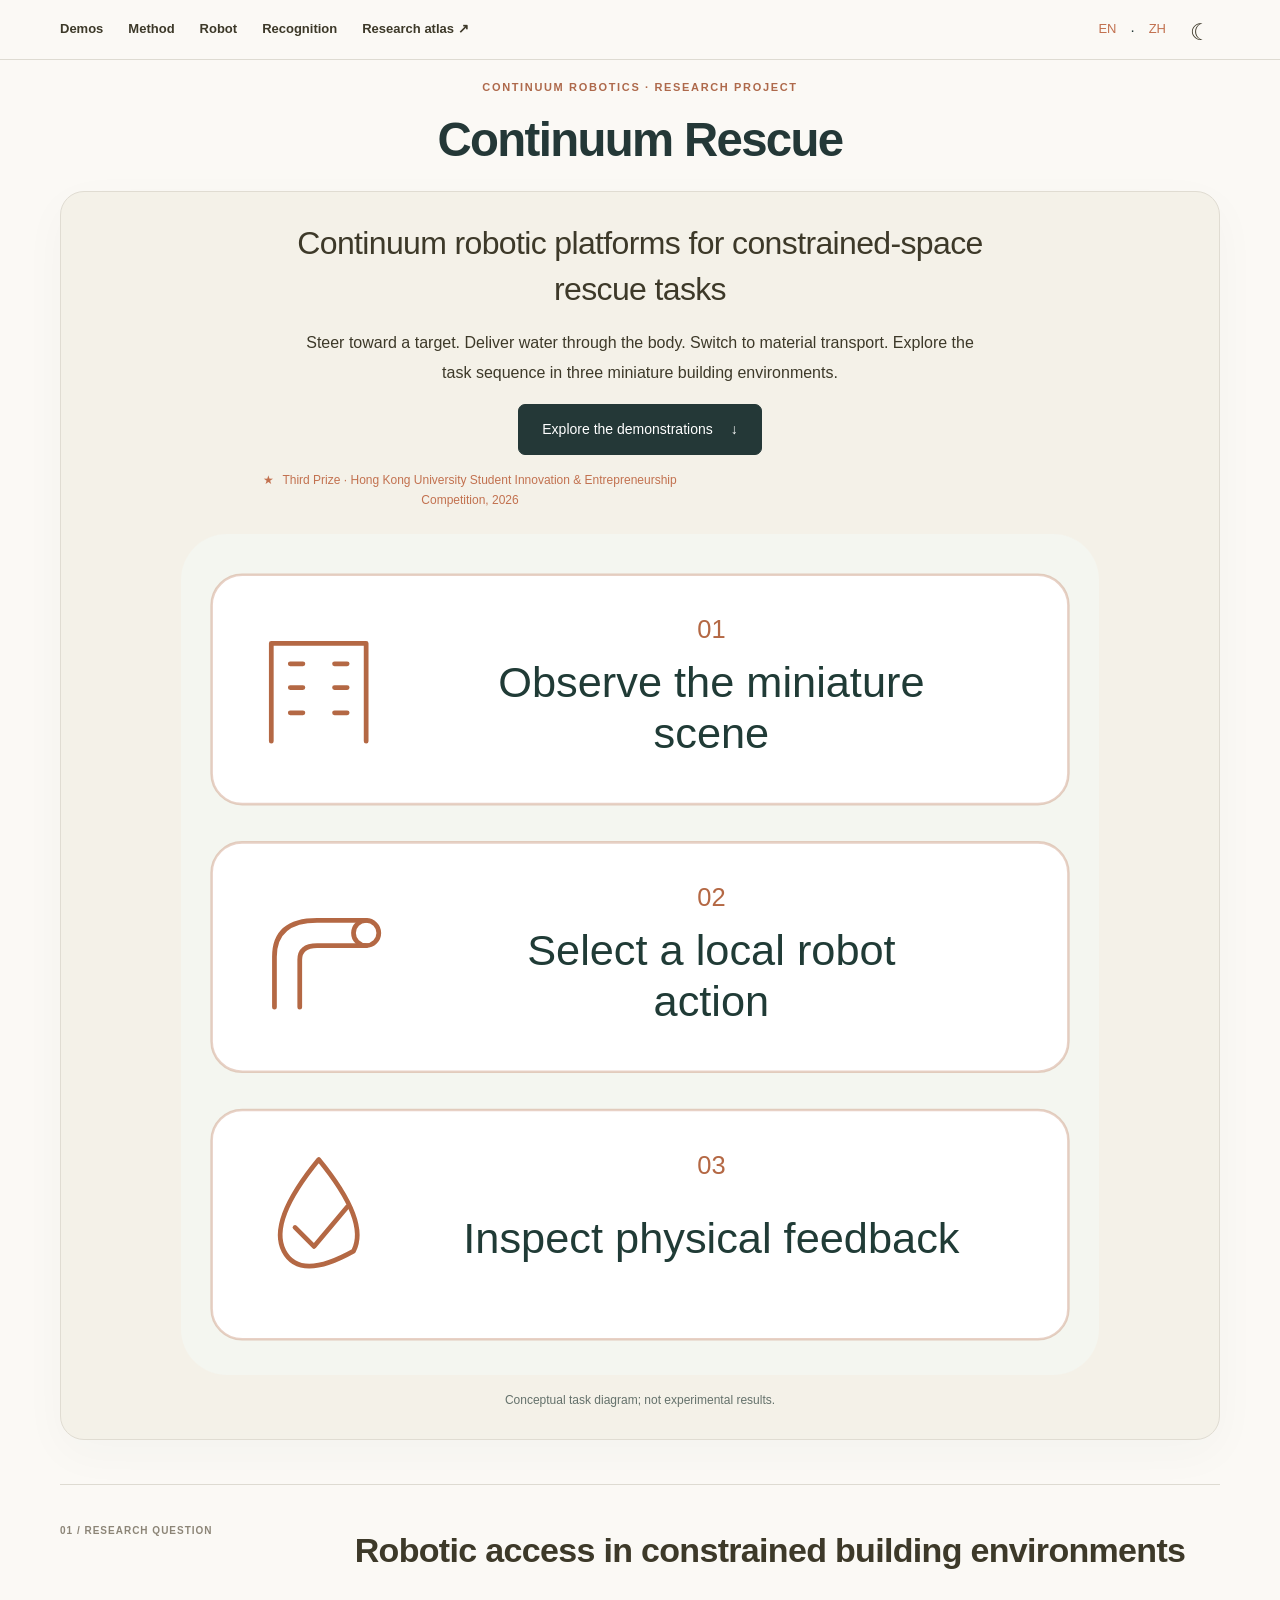
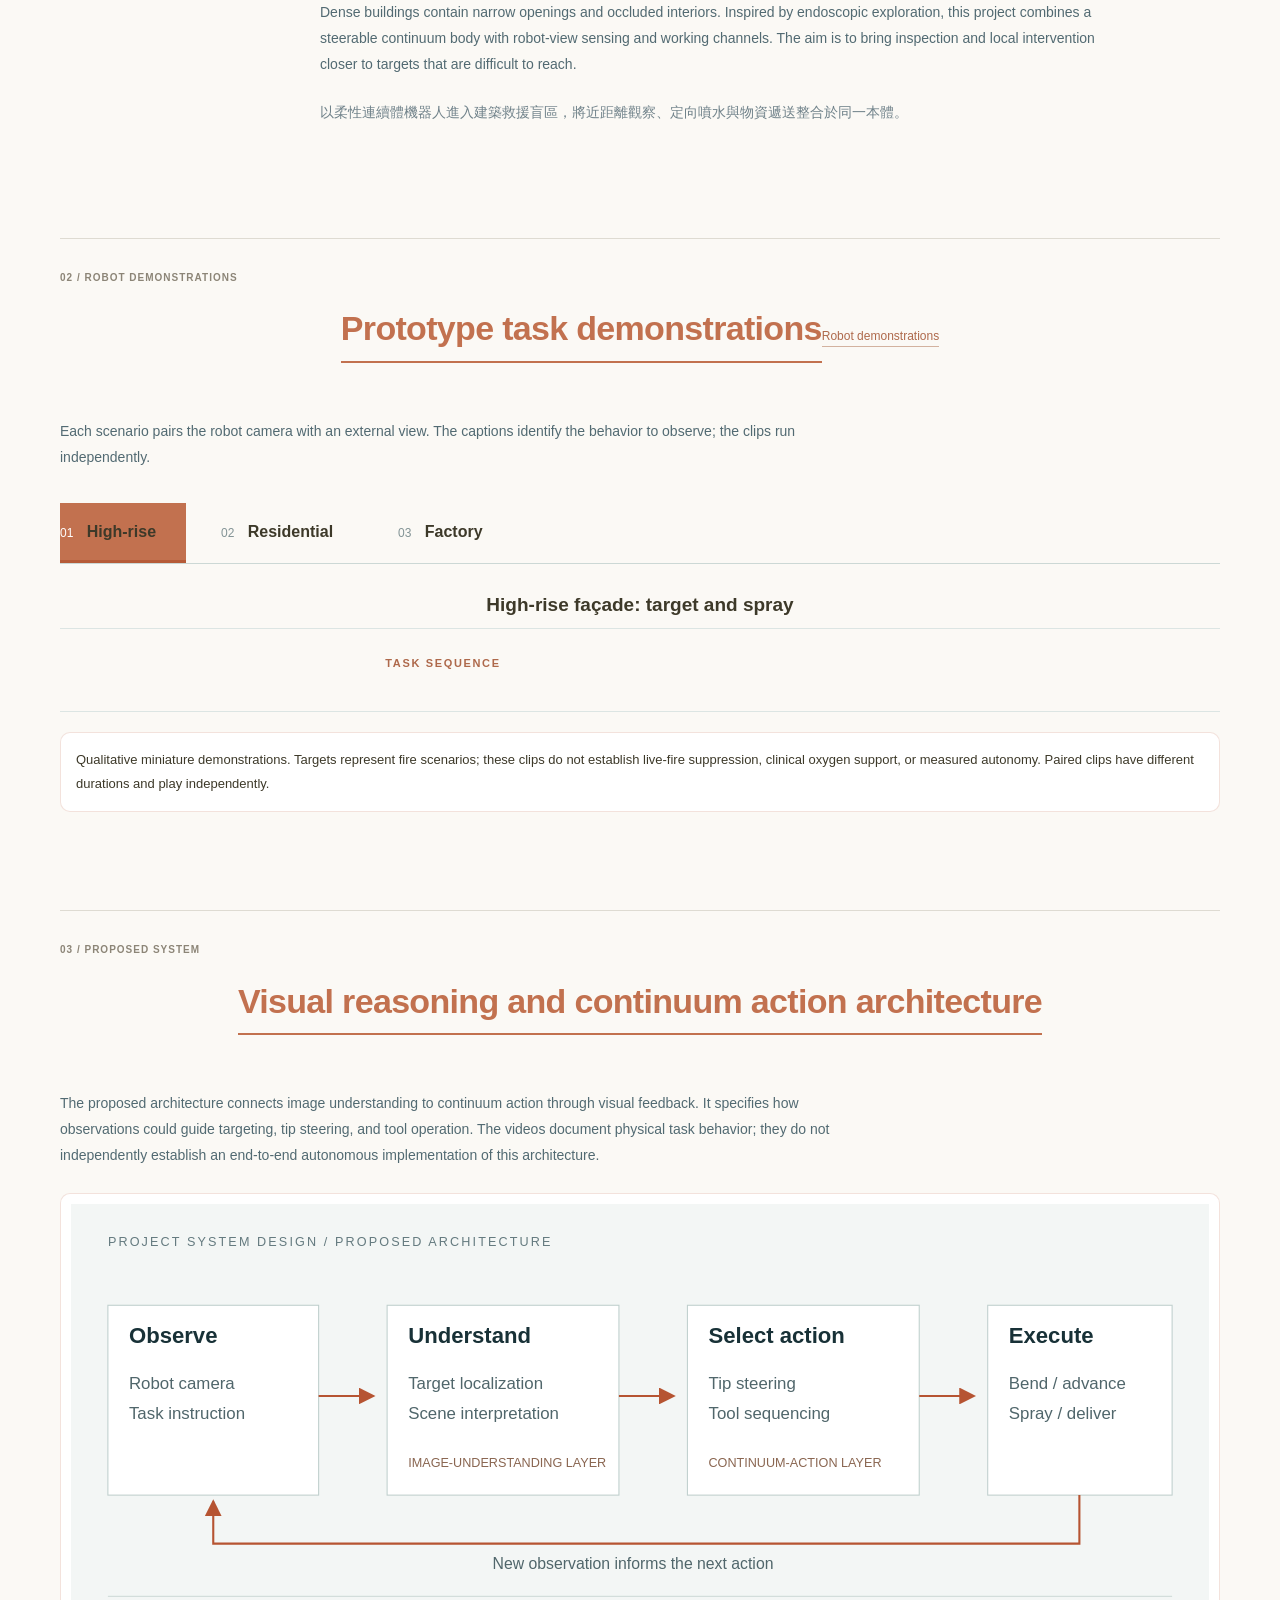
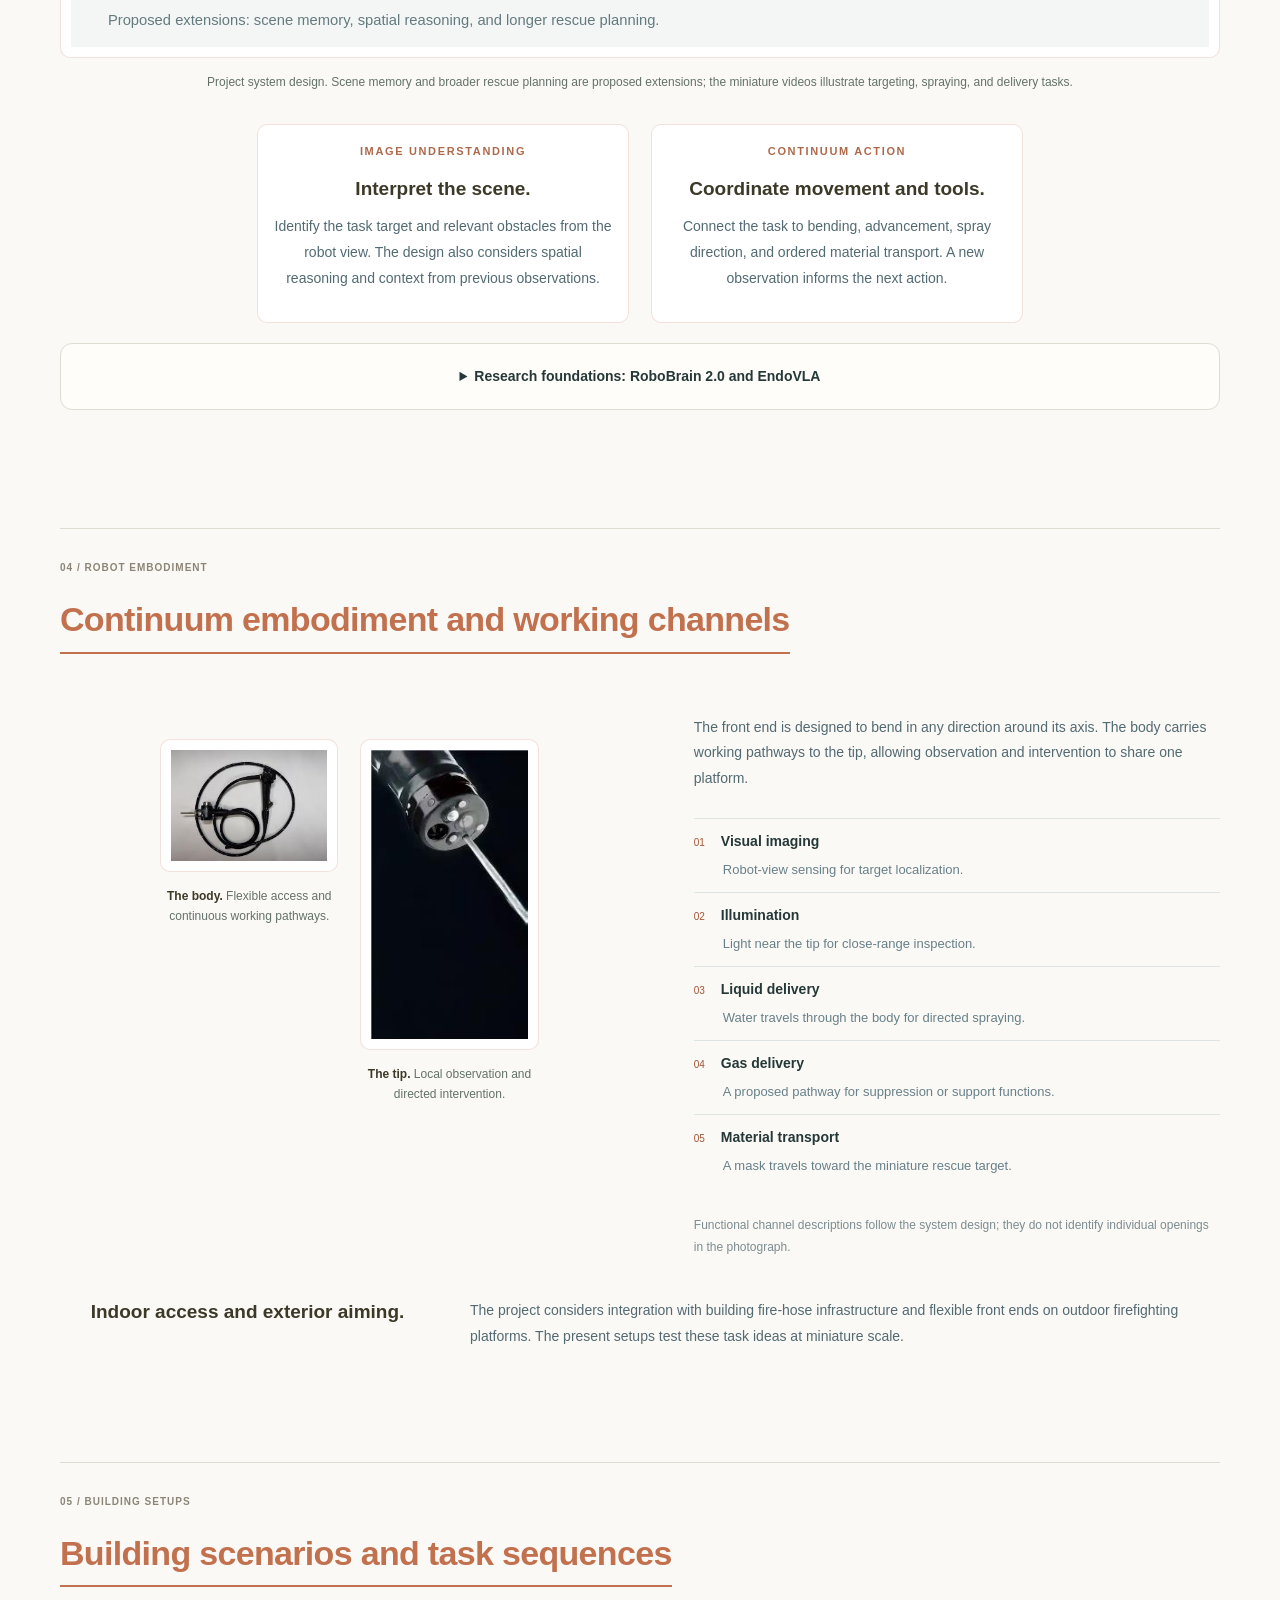
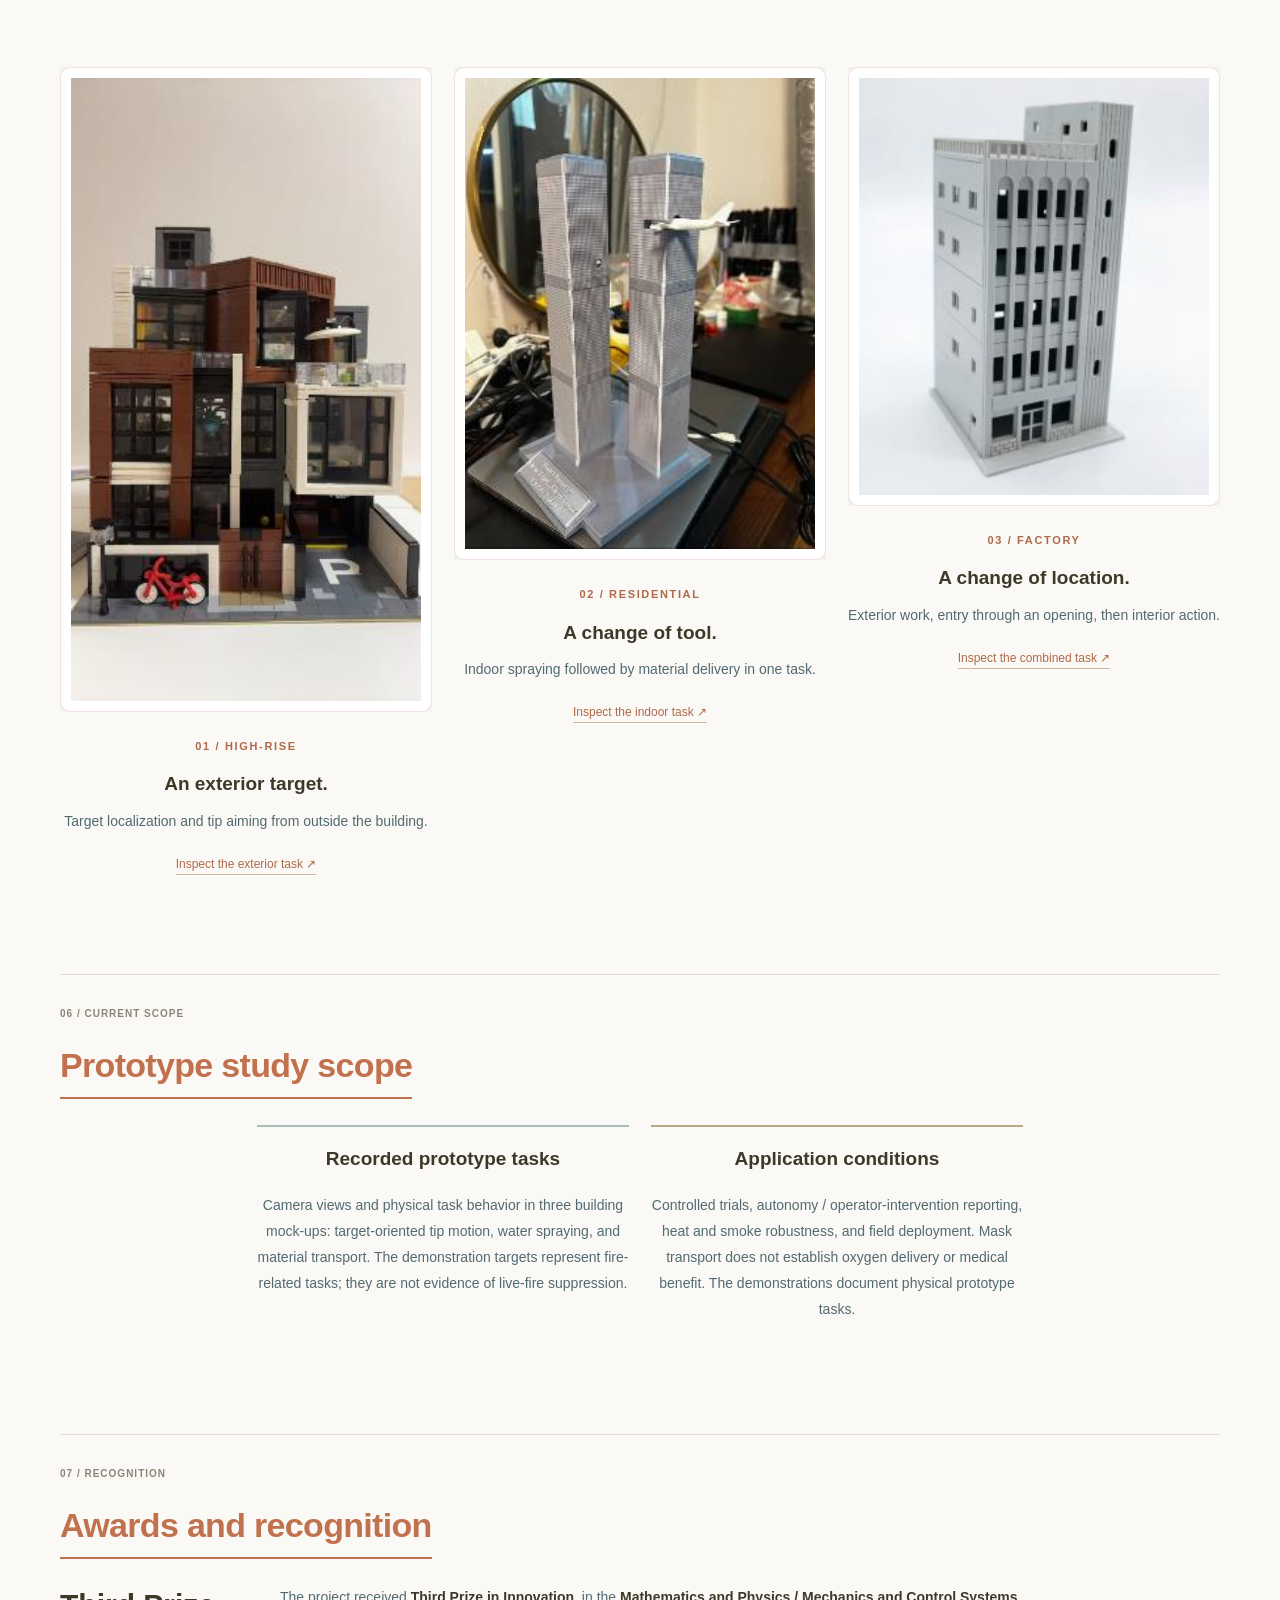
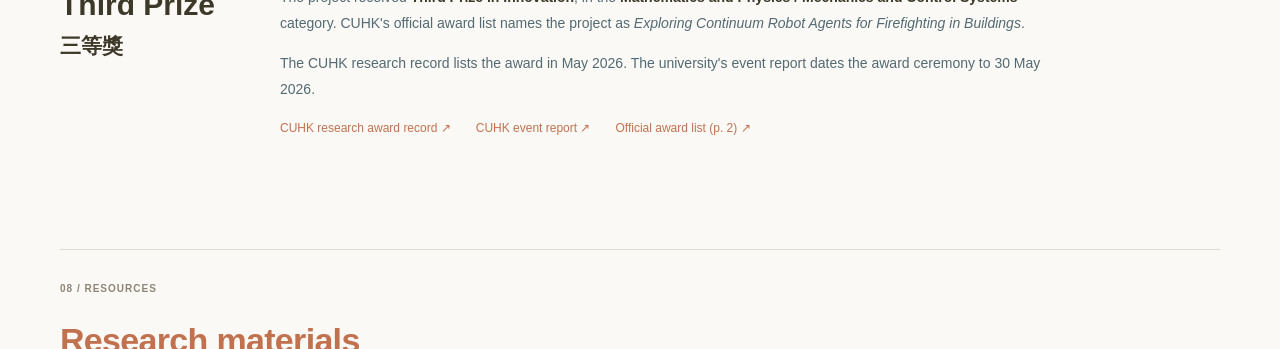
==== commit bd2642a5: "Present project research and demonstrations without editorial UI" ====
--- a/index.html
+++ b/index.html
@@ -1,12 +1,12 @@
 <!DOCTYPE html>
 
 <html data-theme="light" lang="en"><head><script>document.documentElement.dataset.theme='light';document.documentElement.style.colorScheme='light';</script><meta charset="utf-8"/><meta content="width=device-width,initial-scale=1" name="viewport"/><meta content="Continuum robots for building rescue blind zones: flexible access, visual targeting and material delivery in miniature building demonstrations." name="description"/><meta content="#183137" name="theme-color"/><title>Exploring Continuum Robot Agents For Fire Rescuing in Buildings</title><link href="assets/images/favicon.svg" rel="icon" type="image/svg+xml"/><link href="assets/css/style.css" rel="stylesheet"/><script defer="" src="assets/js/main.js"></script><link href="index.html" hreflang="en" rel="alternate"/><link href="index-zh.html" hreflang="zh-Hant" rel="alternate"/><link href="presentation-support.css" rel="stylesheet"/><script defer="" src="presentation-support.js"></script><link href="academic-theme.css" rel="stylesheet"/><script defer="" src="academic-ui.js"></script><link href="research-design.css" rel="stylesheet"/><script defer="" src="research-design.js"></script></head>
-<body class="theme-evan academic-project research-designed"><nav class="top-nav" id="navigation"><div class="nav-container"><div class="nav-left"><a href="#demos">Demos</a><a href="#method">Method</a><a href="#hardware">Robot</a><a href="#recognition">Recognition</a><a href="https://tianchun-research-atlas.husheddaisy64.chatgpt.site">Research atlas ↗</a></div><div class="academic-tools site-language"><a href="index.html">EN</a> · <a href="index-zh.html">ZH</a><button aria-controls="navigation" aria-expanded="false" aria-label="Menu" class="menu menu-toggle">Menu</button><button aria-label="Switch to dark theme" class="theme-toggle" data-theme-toggle="">☾</button></div></div></nav><div class="wrapper"><header class="sidebar"><div class="profile-card"><h2 class="project-identity">Continuum Rescue</h2><div class="visitor-card"><div class="visitor-card-title">ON THIS PAGE</div><div class="academic-toc"><a href="#overview">Overview</a><a href="#demos">Demonstrations</a><a href="#method">Method</a><a href="#hardware">Hardware</a><a href="#scenarios">Scenarios</a><a href="#recognition">Recognition</a><a href="#resources">Resources</a></div></div></div></header><main class="content academic-main" id="main"><p class="academic-eyebrow">CONTINUUM ROBOTICS · RESEARCH PROJECT</p><h1 class="academic-title">Continuum Rescue</h1><header class="hero"><div class="hero-copy"><p class="subtitle">Exploring Continuum Robot Agents For Fire Rescuing in Buildings</p><p class="media-caption">Prototype demonstrations in miniature building models; autonomous rescue remains a research objective.</p><p class="hero-lead">Continuum robotic platforms for constrained-space rescue tasks</p><p class="hero-summary">Steer toward a target. Deliver water through the body. Switch to material transport. Explore the task sequence in three miniature building environments.</p><div class="actions"><a class="button primary" href="#demos">Explore the demonstrations <span aria-hidden="true">↓</span></a></div><a class="award-line" href="#recognition"><span aria-hidden="true">★</span> Third Prize · Hong Kong University Student Innovation &amp; Entrepreneurship Competition, 2026</a><div aria-label="Research flow" class="research-path"><span>Observation</span><i aria-hidden="true">→</i><span>Tip steering</span><i aria-hidden="true">→</i><span>Tool action</span><i aria-hidden="true">→</i><span>Visual feedback</span></div></div><figure class="research-cover"><picture><source media="(max-width:600px)" srcset="assets/research-cover-en-mobile.svg"/><img alt="Observe the miniature scene → Select a local robot action → Inspect physical feedback" height="280" src="assets/research-cover-en.svg" width="920"/></picture><figcaption>Conceptual task diagram; not experimental results.</figcaption></figure></header>
+<body class="theme-evan academic-project research-designed"><nav class="top-nav" id="navigation"><div class="nav-container"><div class="nav-left"><a href="#demos">Demos</a><a href="#method">Method</a><a href="#hardware">Robot</a><a href="#recognition">Recognition</a><a href="https://tianchun-research-atlas.husheddaisy64.chatgpt.site">Research atlas ↗</a></div><div class="academic-tools site-language"><a href="index.html">EN</a> · <a href="index-zh.html">ZH</a><button aria-controls="navigation" aria-expanded="false" aria-label="Menu" class="menu menu-toggle">Menu</button><button aria-label="Switch to dark theme" class="theme-toggle" data-theme-toggle="">☾</button></div></div></nav><div class="wrapper"><header class="sidebar"><div class="profile-card"><h2 class="project-identity">Continuum Rescue</h2><div class="visitor-card"><div class="visitor-card-title">ON THIS PAGE</div><div class="academic-toc"><a href="#overview">Overview</a><a href="#demos">Demonstrations</a><a href="#method">Method</a><a href="#hardware">Hardware</a><a href="#scenarios">Scenarios</a><a href="#recognition">Recognition</a><a href="#resources">Resources</a></div></div></div></header><main class="content academic-main" id="main"><p class="academic-eyebrow">CONTINUUM ROBOTICS · RESEARCH PROJECT</p><h1 class="academic-title">Continuum Rescue</h1><header class="hero"><div class="hero-copy"><p class="hero-lead">Continuum robotic platforms for constrained-space rescue tasks</p><p class="hero-summary">Steer toward a target. Deliver water through the body. Switch to material transport. Explore the task sequence in three miniature building environments.</p><div class="actions"><a class="button primary" href="#demos">Explore the demonstrations <span aria-hidden="true">↓</span></a></div><a class="award-line" href="#recognition"><span aria-hidden="true">★</span> Third Prize · Hong Kong University Student Innovation &amp; Entrepreneurship Competition, 2026</a><div aria-label="Research flow" class="research-path"><span>Observation</span><i aria-hidden="true">→</i><span>Tip steering</span><i aria-hidden="true">→</i><span>Tool action</span><i aria-hidden="true">→</i><span>Visual feedback</span></div></div><figure class="research-cover"><picture><source media="(max-width:600px)" srcset="assets/research-cover-en-mobile.svg"/><img alt="Observe the miniature scene → Select a local robot action → Inspect physical feedback" height="280" src="assets/research-cover-en.svg" width="920"/></picture><figcaption>Conceptual task diagram; not experimental results.</figcaption></figure></header>
 <section class="section problem visible" id="overview"><div class="section-label">01 / Research question</div><div><span class="research-section-number">01 / RESEARCH SECTION</span><h2>Robotic access in constrained building environments</h2><p class="reading">Dense buildings contain narrow openings and occluded interiors. Inspired by endoscopic exploration, this project combines a steerable continuum body with robot-view sensing and working channels. The aim is to bring inspection and local intervention closer to targets that are difficult to reach.</p><p class="chinese-summary" lang="zh-Hant">以柔性連續體機器人進入建築救援盲區，將近距離觀察、定向噴水與物資遞送整合於同一本體。</p></div></section>
 <section class="section visible" id="demos"><div class="section-label">02 / Robot demonstrations</div><div class="section-head"><span class="research-section-number">02 / RESEARCH SECTION</span><h2>Prototype task demonstrations</h2><a class="text-link" href="#demos" rel="noopener" target="_blank">Robot demonstrations</a></div><p class="reading">Each scenario pairs the robot camera with an external view. The captions identify the behavior to observe; the clips run independently.</p><div aria-label="Demonstration scenario" class="tabs" role="group"><button aria-pressed="true" data-scenario="highrise">01 <strong>High-rise</strong></button><button aria-pressed="false" data-scenario="residential">02 <strong>Residential</strong></button><button aria-pressed="false" data-scenario="factory">03 <strong>Factory</strong></button></div><div class="demo-header"><h3 id="demo-title">High-rise façade</h3></div><div id="demo-grid"></div><div class="task-sequence balanced-cards"><span class="eyebrow">Task sequence</span><ol id="demo-steps"></ol></div><noscript><p><a href="#demos">Robot demonstrations</a> for all scenarios.</p></noscript><p class="scope-note">Qualitative miniature demonstrations. Targets represent fire scenarios; these clips do not establish live-fire suppression, clinical oxygen support, or measured autonomy. Paired clips have different durations and play independently.</p></section>
 <section class="section visible" id="method"><div class="section-label">03 / Proposed system</div><div class="section-head"><span class="research-section-number">03 / RESEARCH SECTION</span><h2>Visual reasoning and continuum action architecture</h2></div><p class="reading">The proposed architecture connects image understanding to continuum action through visual feedback. It specifies how observations could guide targeting, tip steering, and tool operation. The videos document physical task behavior; they do not independently establish an end-to-end autonomous implementation of this architecture.</p><figure class="system-figure"><img alt="Proposed system: camera observation and task instruction feed scene understanding, action selection and the continuum robot, with an observation feedback loop" loading="lazy" src="assets/images/rescue-system.svg"/><ol aria-label="Proposed system flow" class="system-mobile"><li><strong>01 / Observe</strong><span>Robot camera and task instruction.</span></li><li><strong>02 / Understand</strong><span>Target localization and scene interpretation.</span></li><li><strong>03 / Select action</strong><span>Tip steering and tool sequencing.</span></li><li><strong>04 / Execute</strong><span>Bend, advance, spray, or deliver.</span></li><li class="feedback">Feedback: a new observation informs the next action.</li></ol><figcaption>Project system design. Scene memory and broader rescue planning are proposed extensions; the miniature videos illustrate targeting, spraying, and delivery tasks.</figcaption></figure><div class="method-notes balanced-cards"><article><span class="eyebrow">Image understanding</span><h3>Interpret the scene.</h3><p>Identify the task target and relevant obstacles from the robot view. The design also considers spatial reasoning and context from previous observations.</p></article><article><span class="eyebrow">Continuum action</span><h3>Coordinate movement and tools.</h3><p>Connect the task to bending, advancement, spray direction, and ordered material transport. A new observation informs the next action.</p></article></div><details class="research-foundations"><summary>Research foundations: RoboBrain 2.0 and EndoVLA</summary><p><a href="https://arxiv.org/abs/2507.02029">RoboBrain 2.0</a> motivates the understanding layer. <a href="https://arxiv.org/abs/2505.15206">EndoVLA</a> motivates visual instruction and action for a flexible instrument. These are related research foundations.</p><div class="foundation-images balanced-cards"><figure><img alt="RoboBrain foundation figure reproduced in the project presentation" loading="lazy" src="assets/images/robobrain-foundation.png"/><figcaption>Understanding and planning foundation.</figcaption></figure><figure><img alt="EndoVLA foundation figure reproduced in the project presentation" loading="lazy" src="assets/images/endovla-foundation.png"/><figcaption>Visual instruction and action foundation.</figcaption></figure></div></details></section>
 <section class="section visible" id="hardware"><div class="section-label">04 / Robot embodiment</div><span class="research-section-number">04 / RESEARCH SECTION</span><h2>Continuum embodiment and working channels</h2><div class="hardware-layout"><div class="hardware-photos balanced-cards"><figure class="body-photo"><img alt="Tubular continuum robot body with coiled working channels" loading="lazy" src="assets/images/continuum-robot.jpg"/><figcaption><strong>The body.</strong> Flexible access and continuous working pathways.</figcaption></figure><figure class="tip-photo"><img alt="Close-up of the front end and material delivery tube" loading="lazy" src="assets/images/end-effector.jpg"/><figcaption><strong>The tip.</strong> Local observation and directed intervention.</figcaption></figure></div><div class="hardware-copy"><p>The front end is designed to bend in any direction around its axis. The body carries working pathways to the tip, allowing observation and intervention to share one platform.</p><dl class="channel-list"><div><dt><span>01</span> Visual imaging</dt><dd>Robot-view sensing for target localization.</dd></div><div><dt><span>02</span> Illumination</dt><dd>Light near the tip for close-range inspection.</dd></div><div><dt><span>03</span> Liquid delivery</dt><dd>Water travels through the body for directed spraying.</dd></div><div><dt><span>04</span> Gas delivery</dt><dd>A proposed pathway for suppression or support functions.</dd></div><div><dt><span>05</span> Material transport</dt><dd>A mask travels toward the miniature rescue target.</dd></div></dl><p class="figure-note">Functional channel descriptions follow the system design; they do not identify individual openings in the photograph.</p></div></div><div class="deployment-note"><h3>Indoor access and exterior aiming.</h3><p>The project considers integration with building fire-hose infrastructure and flexible front ends on outdoor firefighting platforms. The present setups test these task ideas at miniature scale.</p></div></section>
 <section class="section visible" id="scenarios"><div class="section-label">05 / Building setups</div><span class="research-section-number">05 / RESEARCH SECTION</span><h2>Building scenarios and task sequences</h2><div class="scenario-gallery balanced-cards"><article><figure><img alt="High-rise miniature setup" loading="lazy" src="assets/images/high-rise.jpg"/></figure><span class="eyebrow">01 / High-rise</span><h3>An exterior target.</h3><p>Target localization and tip aiming from outside the building.</p><a class="text-link" data-demo-jump="highrise" href="#demos">Inspect the exterior task ↗</a></article><article><figure><img alt="Residential miniature setup" loading="lazy" src="assets/images/residential.jpg"/></figure><span class="eyebrow">02 / Residential</span><h3>A change of tool.</h3><p>Indoor spraying followed by material delivery in one task.</p><a class="text-link" data-demo-jump="residential" href="#demos">Inspect the indoor task ↗</a></article><article><figure><img alt="Factory miniature setup" loading="lazy" src="assets/images/factory.jpg"/></figure><span class="eyebrow">03 / Factory</span><h3>A change of location.</h3><p>Exterior work, entry through an opening, then interior action.</p><a class="text-link" data-demo-jump="factory" href="#demos">Inspect the combined task ↗</a></article></div></section>
 <section class="section scope-section visible"><div class="section-label">06 / Current scope</div><span class="research-section-number">06 / RESEARCH SECTION</span><h2>Prototype study scope</h2><div class="scope-columns balanced-cards"><div><h3>Recorded prototype tasks</h3><p>Camera views and physical task behavior in three building mock-ups: target-oriented tip motion, water spraying, and material transport. The demonstration targets represent fire-related tasks; they are not evidence of live-fire suppression.</p></div><div><h3>Application conditions</h3><p>Controlled trials, autonomy / operator-intervention reporting, heat and smoke robustness, and field deployment. Mask transport does not establish oxygen delivery or medical benefit. The demonstrations document physical prototype tasks.</p></div></div></section>
-<section class="section visible" id="recognition"><div class="section-label">07 / Recognition</div><span class="research-section-number">07 / RESEARCH SECTION</span><h2>Awards and recognition</h2><div class="recognition-detail"><strong class="prize-word">Third Prize<span>三等獎</span></strong><div><p>The project received <strong>Third Prize in Innovation</strong>, in the <strong>Mathematics and Physics / Mechanics and Control Systems</strong> category. CUHK's official award list names the project as <em>Exploring Continuum Robot Agents for Firefighting in Buildings</em>.</p><p>The CUHK research record lists the award in May 2026. The university's event report dates the award ceremony to 30 May 2026.</p><p class="award-sources"><a href="https://research.cuhk.edu.hk/en/prizes/third-prize-of-the-12th-hong-kong-university-student-innovation-a/" rel="noopener" target="_blank">CUHK research award record ↗</a><a href="https://kto.cuhk.edu.hk/en/news-events/announcements/event-highlight-cuhk-wins-19-awards-at-the-12th-hong-kong-university-student-innovation-and-entrepreneurship-competition-30-may-2026" rel="noopener" target="_blank">CUHK event report ↗</a><a href="https://www.cpr.cuhk.edu.hk/wp-content/uploads/newscentre/pressrelease/Appendix_eng-2.pdf" rel="noopener" target="_blank">Official award list (p. 2) ↗</a></p></div></div></section>
+<section class="section visible" id="recognition"><div class="section-label">07 / Recognition</div><span class="research-section-number">07 / RESEARCH SECTION</span><h2>Awards and recognition</h2><div class="recognition-detail"><strong class="prize-word">Third Prize<span>三等獎</span></strong><div><p>The project received <strong>Third Prize in Innovation</strong>, in the <strong>Mathematics and Physics / Mechanics and Control Systems</strong> category. CUHK's official award list names the project as <em>Exploring Continuum Robot Agents for Firefighting in Buildings</em>.</p><p>The CUHK research record lists the award in May 2026. The university's event report dates the award ceremony to 30 May 2026.</p><p class="award-sources"><a href="https://www.cpr.cuhk.edu.hk/wp-content/uploads/newscentre/pressrelease/Appendix_eng-2.pdf#page=2" rel="noopener" target="_blank">CUHK research award record ↗</a><a href="https://kto.cuhk.edu.hk/en/news-events/announcements/event-highlight-cuhk-wins-19-awards-at-the-12th-hong-kong-university-student-innovation-and-entrepreneurship-competition-30-may-2026" rel="noopener" target="_blank">CUHK event report ↗</a><a href="https://www.cpr.cuhk.edu.hk/wp-content/uploads/newscentre/pressrelease/Appendix_eng-2.pdf" rel="noopener" target="_blank">Official award list (p. 2) ↗</a></p></div></div></section>
 <section class="section visible" id="resources"><div class="section-label">08 / Resources</div><span class="research-section-number">08 / RESEARCH SECTION</span><h2>Research materials</h2><div class="resource-list"><a href="assets/documents/research-poster.pdf" rel="noopener" target="_blank"><strong>Research poster</strong><span>System concept and research overview</span><b aria-hidden="true">↗</b></a><a href="#demos" rel="noopener" target="_blank">Robot demonstrations</a><a href="https://github.com/evan0610/Exploring-Continuum-Robot-Agents-For-Fire-Rescuing-in-Buildings"><strong>Project repository</strong><span>Research documentation and demonstration media</span><b aria-hidden="true">↗</b></a></div></section></main><footer class="site-footer"><p>Continuum Rescue · Robotics Research</p></footer></div></body></html>
--- a/research-design.css
+++ b/research-design.css
@@ -88,3 +88,12 @@
 @media(max-width:560px){body.research-designed.research-designed .balanced-cards> *{flex-basis:100%!important;max-width:none!important}}
 
 body.research-designed.research-designed .balanced-cards>*{text-align:center!important}body.research-designed.research-designed .balanced-cards p,body.research-designed.research-designed .balanced-cards small{text-align:center!important}
+
+/* Keep the atlas return link reachable on narrow screens. Section links remain in the page menu. */
+@media (max-width:600px){
+ body.research-designed .top-nav .nav-left>a:not([href*="tianchun-research-atlas"]){display:none!important}
+ body.research-designed .top-nav .nav-left{width:auto!important;min-width:0!important;flex:0 1 auto!important;gap:0!important}
+ body.research-designed .top-nav .nav-container{display:flex!important;align-items:center!important;justify-content:space-between!important;gap:8px!important;padding-inline:12px!important}
+ body.research-designed .top-nav .nav-left>a[href*="tianchun-research-atlas"]{display:block!important;position:static!important;white-space:nowrap!important;font-size:12px!important}
+ body.research-designed .top-nav .academic-tools{flex:0 0 auto!important;margin-left:auto!important}
+}
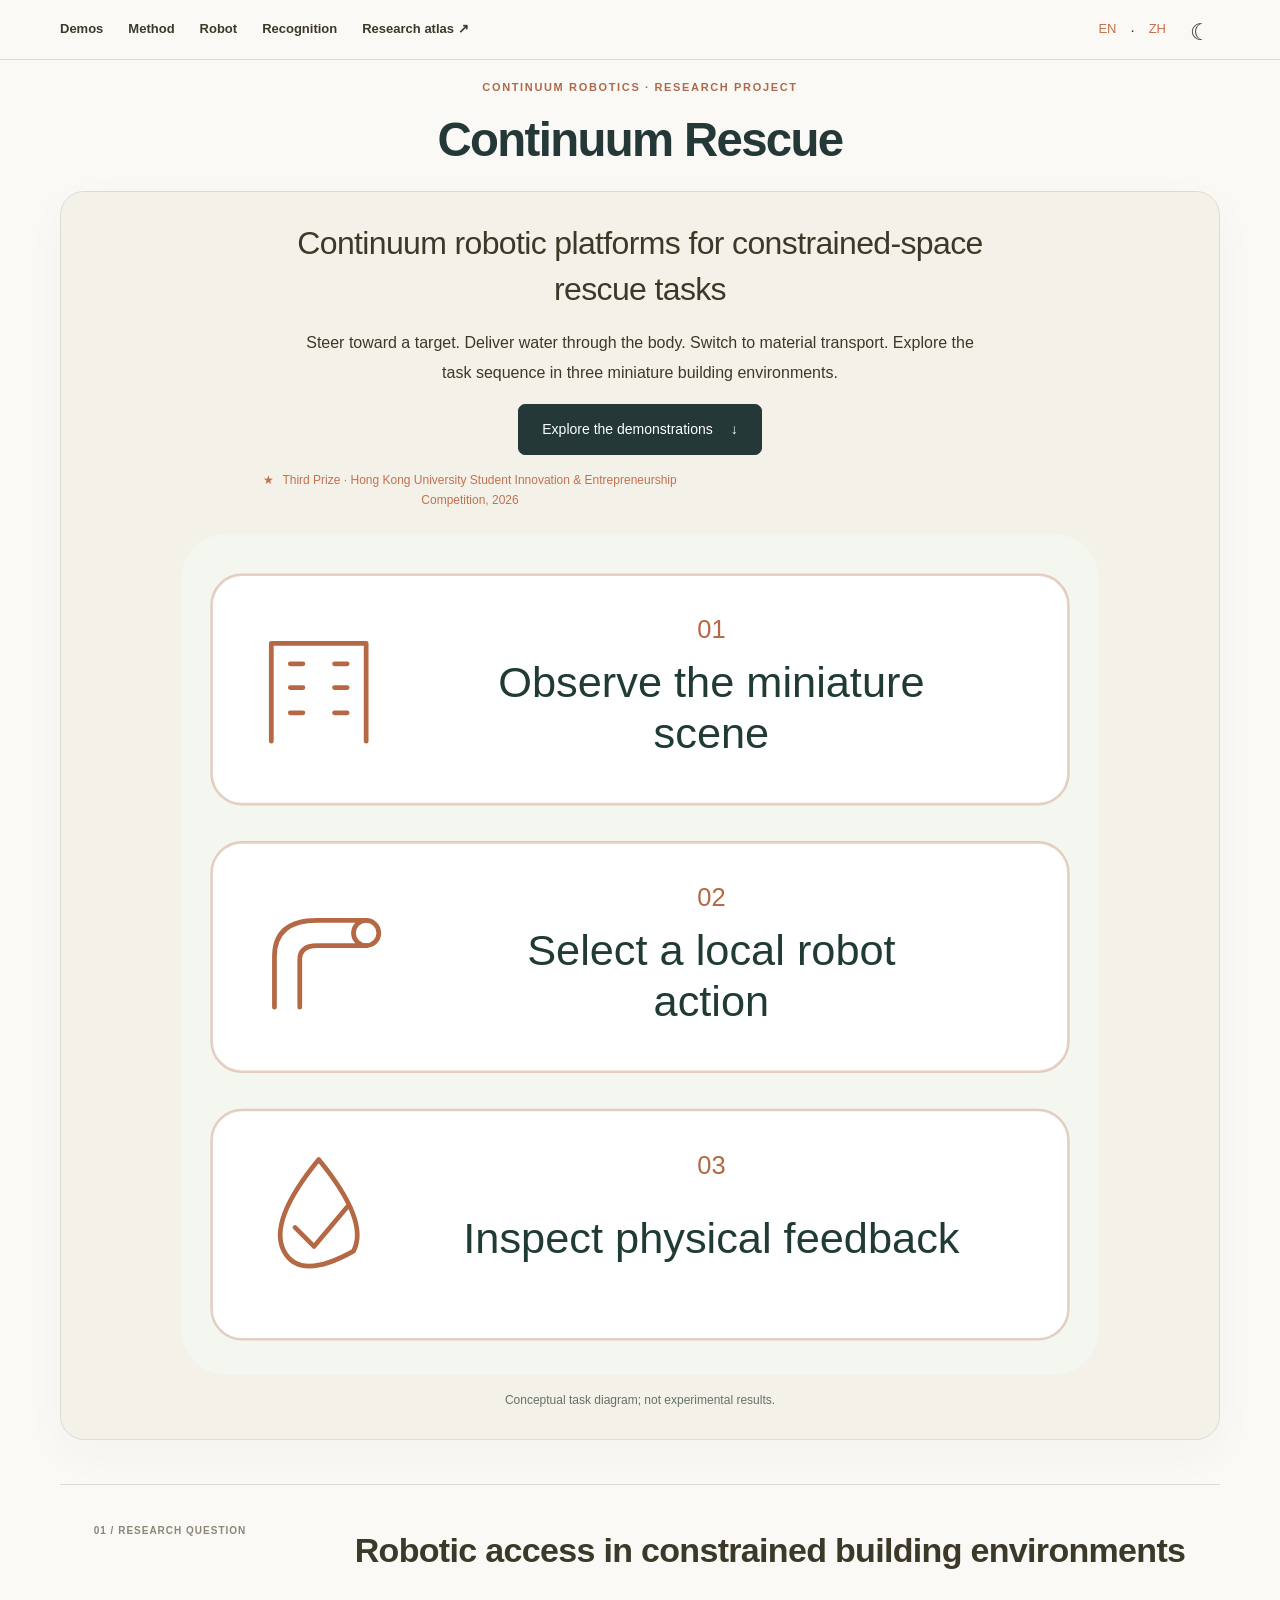
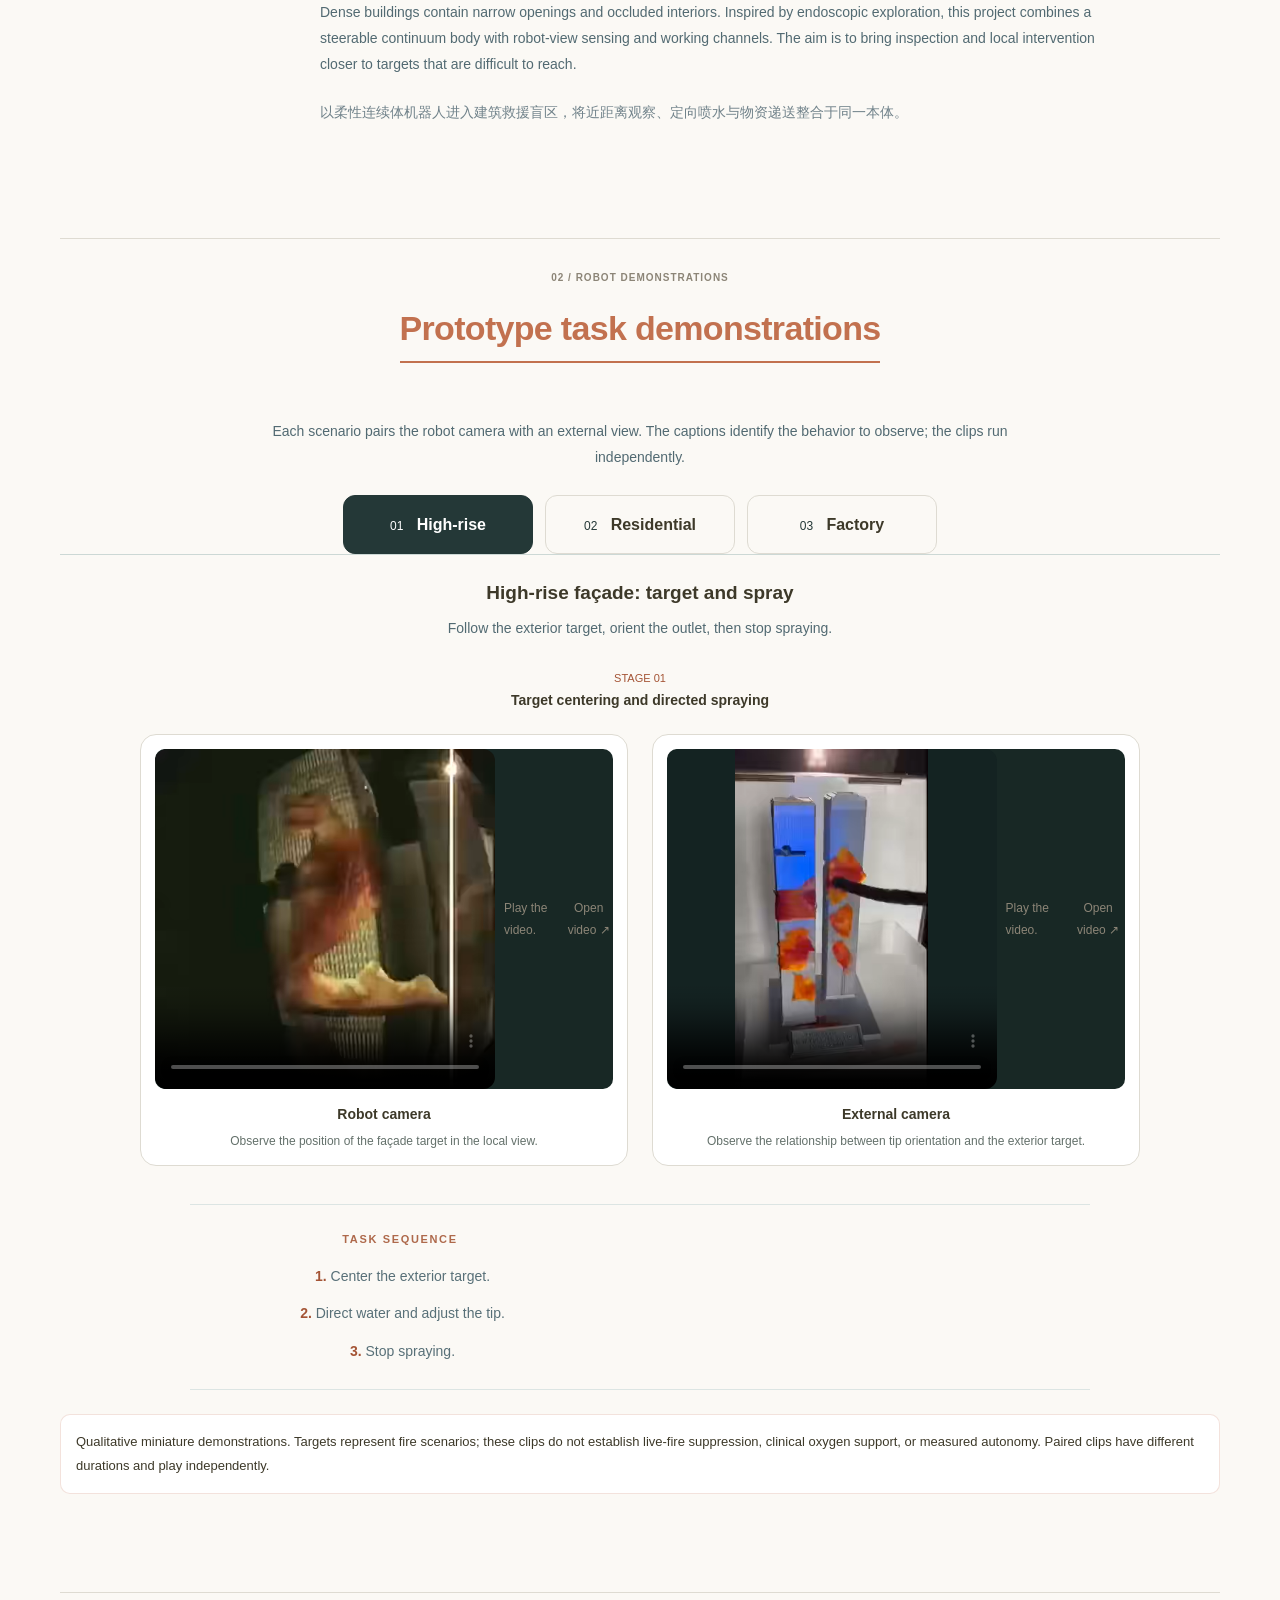
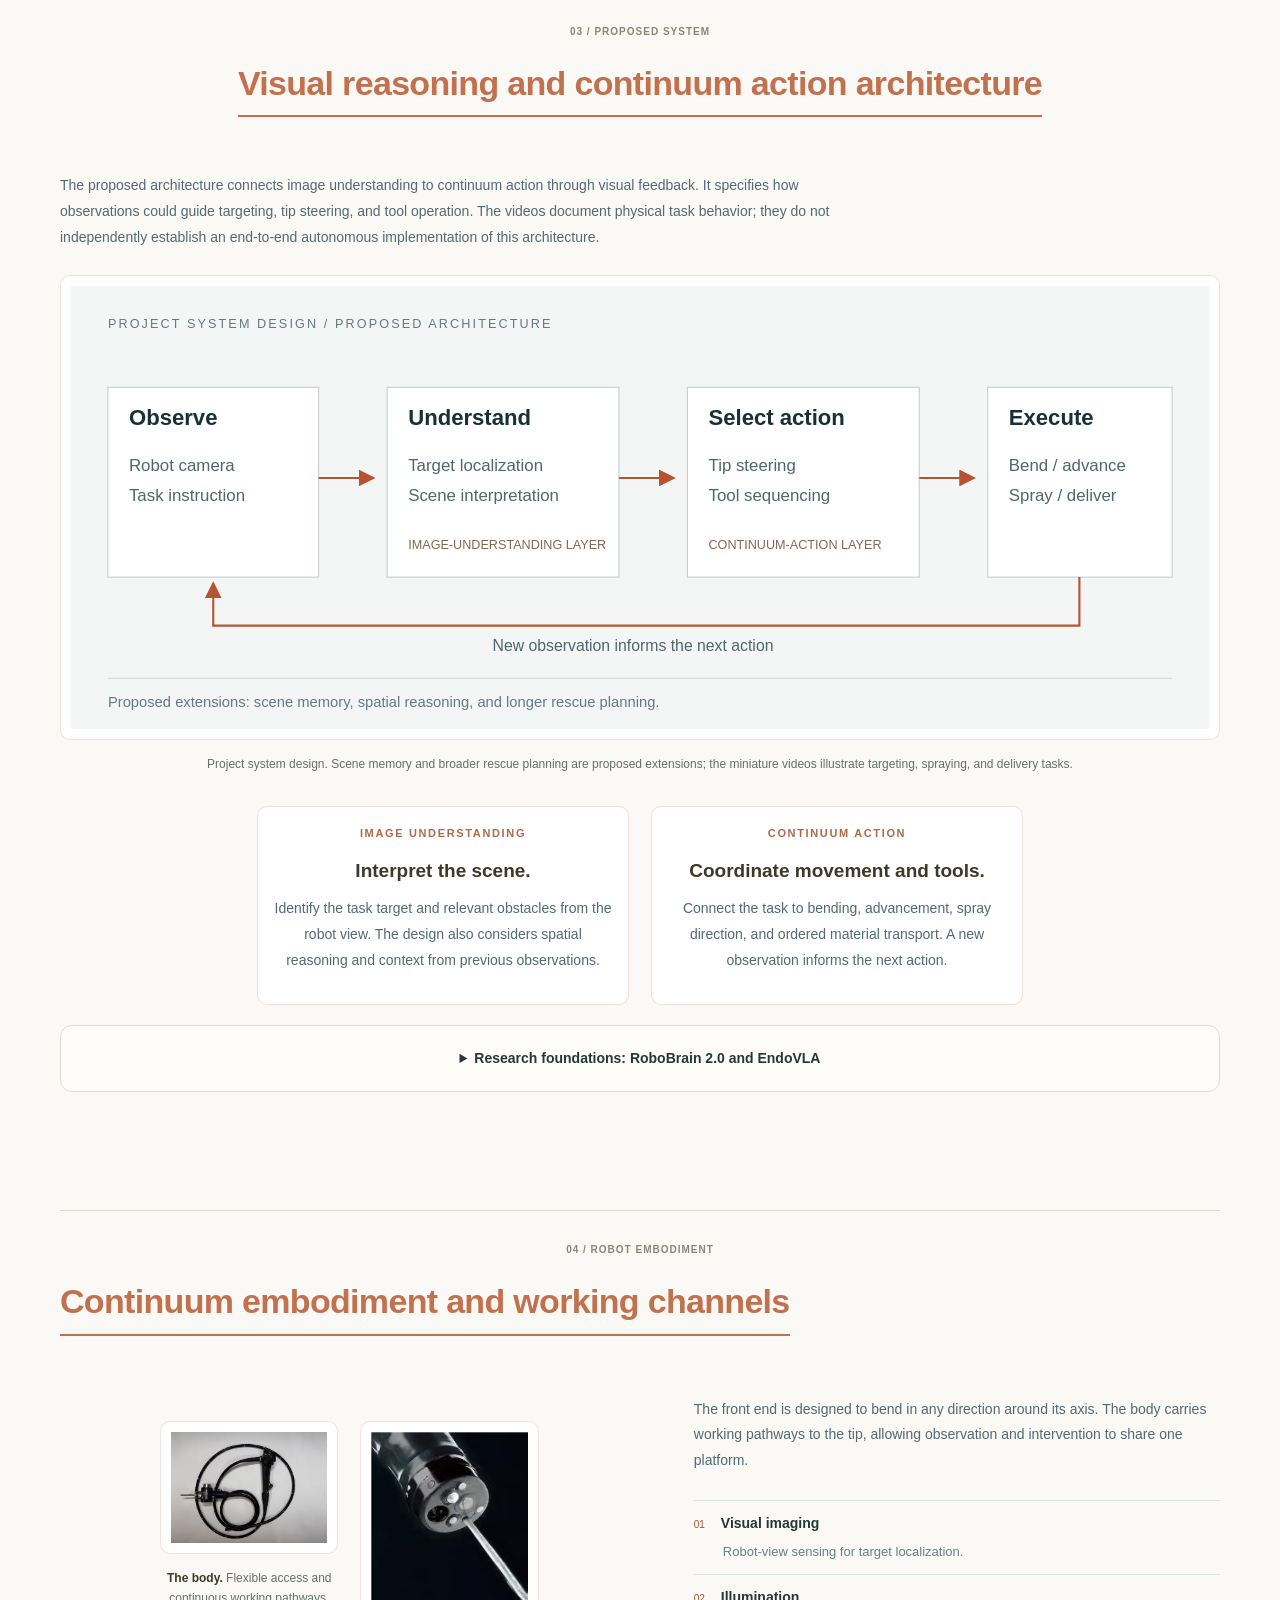
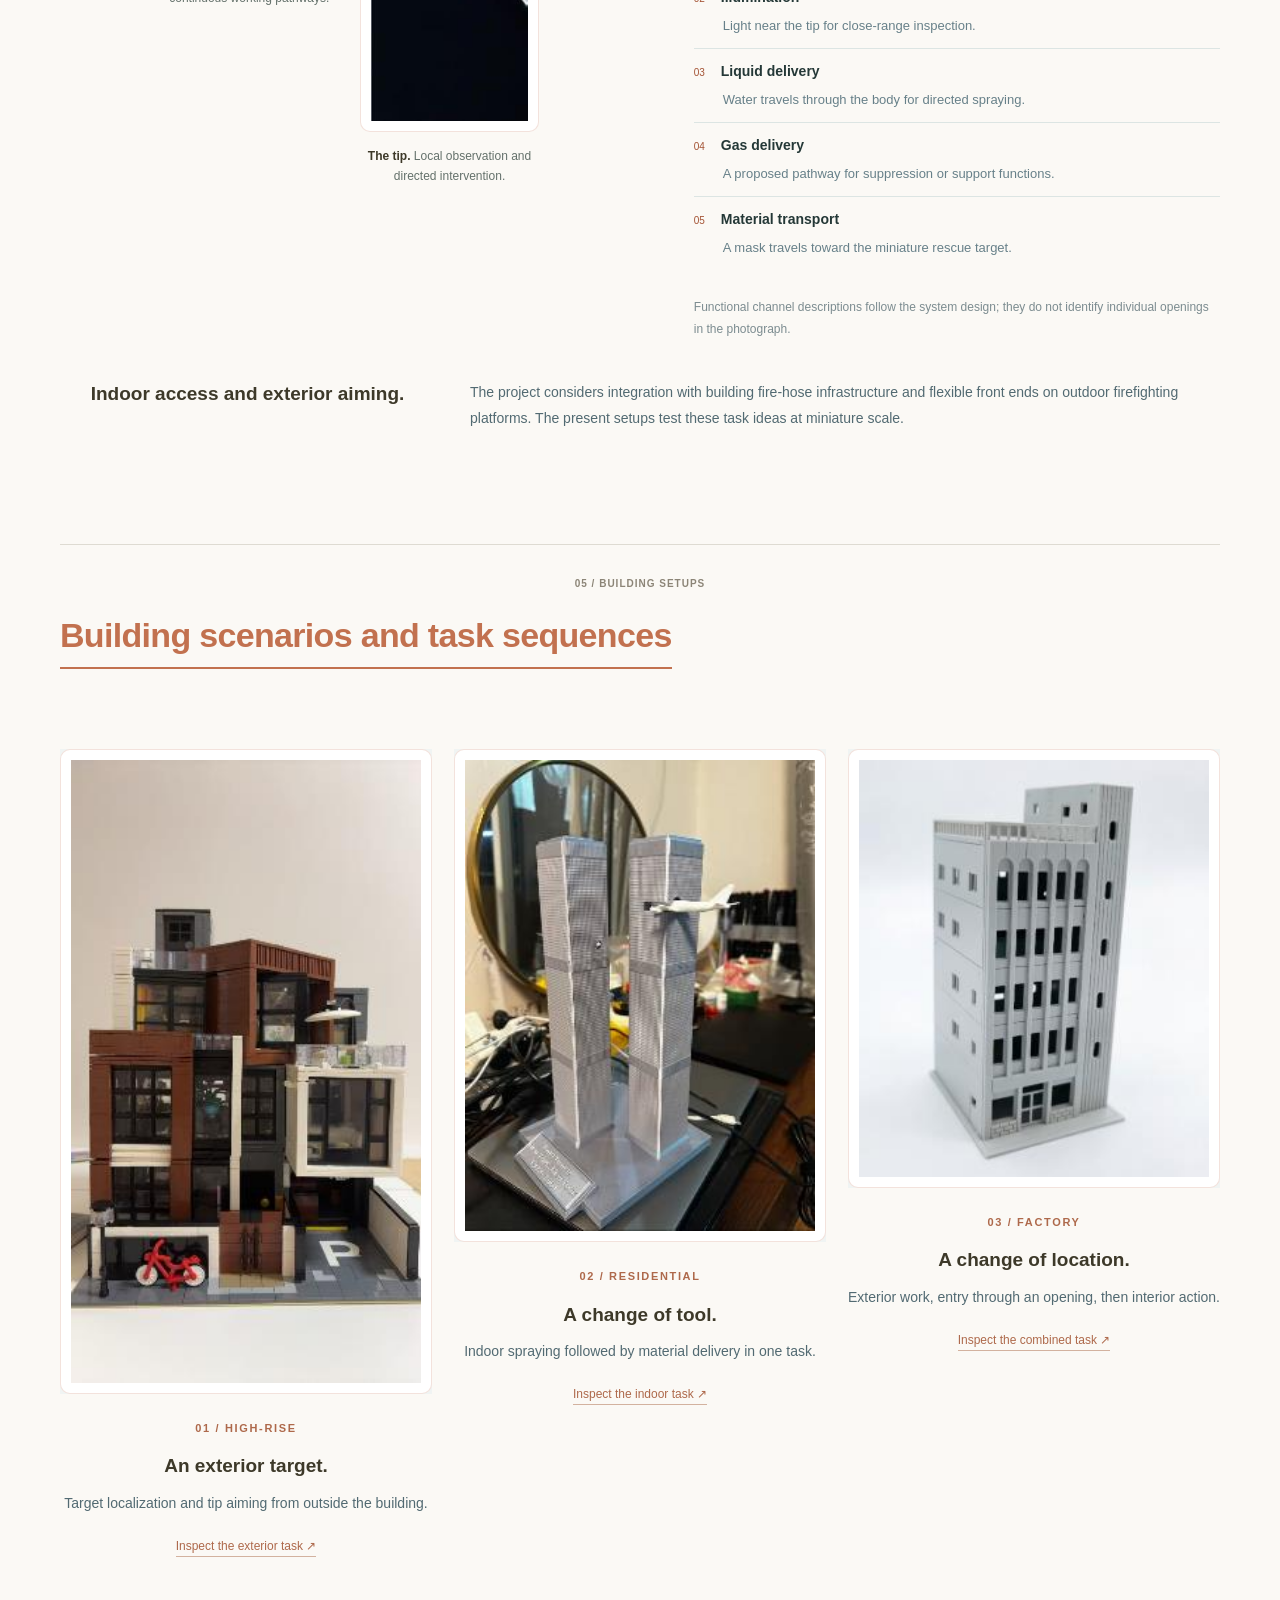
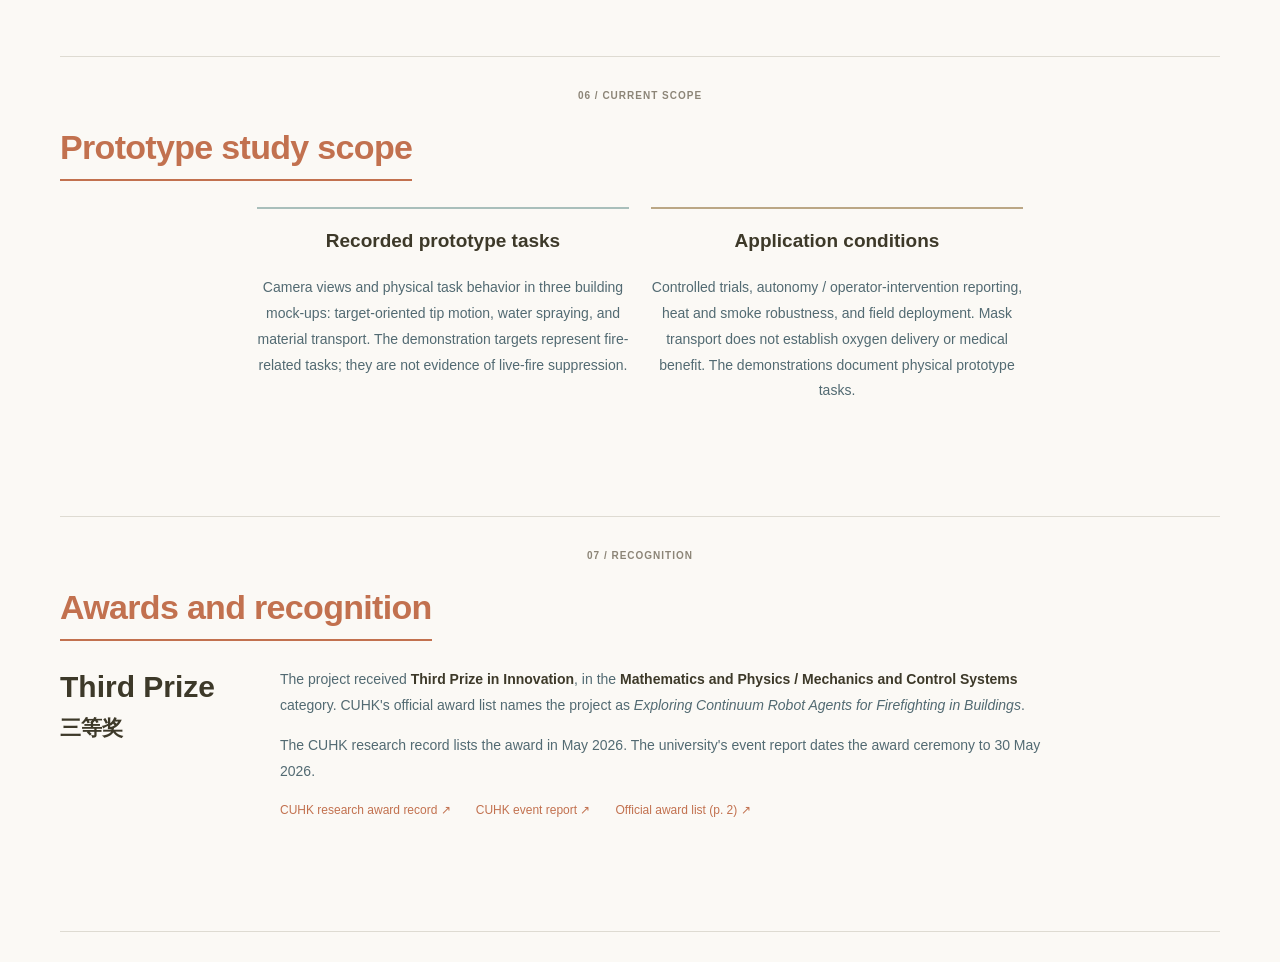
==== commit d47672d9: "Restore original rescue demos and use simplified Chinese" ====
--- a/index.html
+++ b/index.html
@@ -1,12 +1,12 @@
 <!DOCTYPE html>
 
-<html data-theme="light" lang="en"><head><script>document.documentElement.dataset.theme='light';document.documentElement.style.colorScheme='light';</script><meta charset="utf-8"/><meta content="width=device-width,initial-scale=1" name="viewport"/><meta content="Continuum robots for building rescue blind zones: flexible access, visual targeting and material delivery in miniature building demonstrations." name="description"/><meta content="#183137" name="theme-color"/><title>Exploring Continuum Robot Agents For Fire Rescuing in Buildings</title><link href="assets/images/favicon.svg" rel="icon" type="image/svg+xml"/><link href="assets/css/style.css" rel="stylesheet"/><script defer="" src="assets/js/main.js"></script><link href="index.html" hreflang="en" rel="alternate"/><link href="index-zh.html" hreflang="zh-Hant" rel="alternate"/><link href="presentation-support.css" rel="stylesheet"/><script defer="" src="presentation-support.js"></script><link href="academic-theme.css" rel="stylesheet"/><script defer="" src="academic-ui.js"></script><link href="research-design.css" rel="stylesheet"/><script defer="" src="research-design.js"></script></head>
+<html data-theme="light" lang="en"><head><script>document.documentElement.dataset.theme='light';document.documentElement.style.colorScheme='light';</script><meta charset="utf-8"/><meta content="width=device-width,initial-scale=1" name="viewport"/><meta content="Continuum robots for building rescue blind zones: flexible access, visual targeting and material delivery in miniature building demonstrations." name="description"/><meta content="#183137" name="theme-color"/><title>Exploring Continuum Robot Agents For Fire Rescuing in Buildings</title><link href="assets/images/favicon.svg" rel="icon" type="image/svg+xml"/><link href="assets/css/style.css" rel="stylesheet"/><script defer="" src="assets/js/main.js"></script><link href="index.html" hreflang="en" rel="alternate"/><link href="index-zh.html" hreflang="zh-Hans" rel="alternate"/><link href="presentation-support.css" rel="stylesheet"/><script defer="" src="presentation-support.js"></script><link href="academic-theme.css" rel="stylesheet"/><script defer="" src="academic-ui.js"></script><link href="research-design.css" rel="stylesheet"/><script defer="" src="research-design.js"></script></head>
 <body class="theme-evan academic-project research-designed"><nav class="top-nav" id="navigation"><div class="nav-container"><div class="nav-left"><a href="#demos">Demos</a><a href="#method">Method</a><a href="#hardware">Robot</a><a href="#recognition">Recognition</a><a href="https://tianchun-research-atlas.husheddaisy64.chatgpt.site">Research atlas ↗</a></div><div class="academic-tools site-language"><a href="index.html">EN</a> · <a href="index-zh.html">ZH</a><button aria-controls="navigation" aria-expanded="false" aria-label="Menu" class="menu menu-toggle">Menu</button><button aria-label="Switch to dark theme" class="theme-toggle" data-theme-toggle="">☾</button></div></div></nav><div class="wrapper"><header class="sidebar"><div class="profile-card"><h2 class="project-identity">Continuum Rescue</h2><div class="visitor-card"><div class="visitor-card-title">ON THIS PAGE</div><div class="academic-toc"><a href="#overview">Overview</a><a href="#demos">Demonstrations</a><a href="#method">Method</a><a href="#hardware">Hardware</a><a href="#scenarios">Scenarios</a><a href="#recognition">Recognition</a><a href="#resources">Resources</a></div></div></div></header><main class="content academic-main" id="main"><p class="academic-eyebrow">CONTINUUM ROBOTICS · RESEARCH PROJECT</p><h1 class="academic-title">Continuum Rescue</h1><header class="hero"><div class="hero-copy"><p class="hero-lead">Continuum robotic platforms for constrained-space rescue tasks</p><p class="hero-summary">Steer toward a target. Deliver water through the body. Switch to material transport. Explore the task sequence in three miniature building environments.</p><div class="actions"><a class="button primary" href="#demos">Explore the demonstrations <span aria-hidden="true">↓</span></a></div><a class="award-line" href="#recognition"><span aria-hidden="true">★</span> Third Prize · Hong Kong University Student Innovation &amp; Entrepreneurship Competition, 2026</a><div aria-label="Research flow" class="research-path"><span>Observation</span><i aria-hidden="true">→</i><span>Tip steering</span><i aria-hidden="true">→</i><span>Tool action</span><i aria-hidden="true">→</i><span>Visual feedback</span></div></div><figure class="research-cover"><picture><source media="(max-width:600px)" srcset="assets/research-cover-en-mobile.svg"/><img alt="Observe the miniature scene → Select a local robot action → Inspect physical feedback" height="280" src="assets/research-cover-en.svg" width="920"/></picture><figcaption>Conceptual task diagram; not experimental results.</figcaption></figure></header>
-<section class="section problem visible" id="overview"><div class="section-label">01 / Research question</div><div><span class="research-section-number">01 / RESEARCH SECTION</span><h2>Robotic access in constrained building environments</h2><p class="reading">Dense buildings contain narrow openings and occluded interiors. Inspired by endoscopic exploration, this project combines a steerable continuum body with robot-view sensing and working channels. The aim is to bring inspection and local intervention closer to targets that are difficult to reach.</p><p class="chinese-summary" lang="zh-Hant">以柔性連續體機器人進入建築救援盲區，將近距離觀察、定向噴水與物資遞送整合於同一本體。</p></div></section>
-<section class="section visible" id="demos"><div class="section-label">02 / Robot demonstrations</div><div class="section-head"><span class="research-section-number">02 / RESEARCH SECTION</span><h2>Prototype task demonstrations</h2><a class="text-link" href="#demos" rel="noopener" target="_blank">Robot demonstrations</a></div><p class="reading">Each scenario pairs the robot camera with an external view. The captions identify the behavior to observe; the clips run independently.</p><div aria-label="Demonstration scenario" class="tabs" role="group"><button aria-pressed="true" data-scenario="highrise">01 <strong>High-rise</strong></button><button aria-pressed="false" data-scenario="residential">02 <strong>Residential</strong></button><button aria-pressed="false" data-scenario="factory">03 <strong>Factory</strong></button></div><div class="demo-header"><h3 id="demo-title">High-rise façade</h3></div><div id="demo-grid"></div><div class="task-sequence balanced-cards"><span class="eyebrow">Task sequence</span><ol id="demo-steps"></ol></div><noscript><p><a href="#demos">Robot demonstrations</a> for all scenarios.</p></noscript><p class="scope-note">Qualitative miniature demonstrations. Targets represent fire scenarios; these clips do not establish live-fire suppression, clinical oxygen support, or measured autonomy. Paired clips have different durations and play independently.</p></section>
+<section class="section problem visible" id="overview"><div class="section-label">01 / Research question</div><div><span class="research-section-number">01 / RESEARCH SECTION</span><h2>Robotic access in constrained building environments</h2><p class="reading">Dense buildings contain narrow openings and occluded interiors. Inspired by endoscopic exploration, this project combines a steerable continuum body with robot-view sensing and working channels. The aim is to bring inspection and local intervention closer to targets that are difficult to reach.</p><p class="chinese-summary" lang="zh-Hans">以柔性连续体机器人进入建筑救援盲区，将近距离观察、定向喷水与物资递送整合于同一本体。</p></div></section>
+<section class="section visible" id="demos"><div class="section-label">02 / Robot demonstrations</div><div class="section-head"><span class="research-section-number">02 / RESEARCH SECTION</span><h2>Prototype task demonstrations</h2></div><p class="reading">Each scenario pairs the robot camera with an external view. The captions identify the behavior to observe; the clips run independently.</p><div aria-label="Demonstration scenario" class="tabs" role="group"><button aria-pressed="true" data-scenario="highrise">01 <strong>High-rise</strong></button><button aria-pressed="false" data-scenario="residential">02 <strong>Residential</strong></button><button aria-pressed="false" data-scenario="factory">03 <strong>Factory</strong></button></div><div class="demo-header"><h3 id="demo-title">High-rise façade</h3><p class="reading" id="demo-description">Follow the exterior target, orient the outlet, then stop spraying.</p></div><div id="demo-grid"></div><div class="task-sequence balanced-cards"><span class="eyebrow">Task sequence</span><ol id="demo-steps"></ol></div><noscript><a href="assets/videos/demo-01.mp4" rel="noopener" target="_blank">Original clip 01</a> · <a href="assets/videos/demo-02.mp4" rel="noopener" target="_blank">Original clip 02</a> · <a href="assets/videos/demo-03.mp4" rel="noopener" target="_blank">Original clip 03</a> · <a href="assets/videos/demo-04.mp4" rel="noopener" target="_blank">Original clip 04</a> · <a href="assets/videos/demo-05.mp4" rel="noopener" target="_blank">Original clip 05</a> · <a href="assets/videos/demo-06.mp4" rel="noopener" target="_blank">Original clip 06</a> · <a href="assets/videos/demo-07.mp4" rel="noopener" target="_blank">Original clip 07</a> · <a href="assets/videos/demo-08.mp4" rel="noopener" target="_blank">Original clip 08</a> · <a href="assets/videos/demo-09.mp4" rel="noopener" target="_blank">Original clip 09</a> · <a href="assets/videos/demo-10.mp4" rel="noopener" target="_blank">Original clip 10</a> · </noscript><p class="scope-note">Qualitative miniature demonstrations. Targets represent fire scenarios; these clips do not establish live-fire suppression, clinical oxygen support, or measured autonomy. Paired clips have different durations and play independently.</p></section>
 <section class="section visible" id="method"><div class="section-label">03 / Proposed system</div><div class="section-head"><span class="research-section-number">03 / RESEARCH SECTION</span><h2>Visual reasoning and continuum action architecture</h2></div><p class="reading">The proposed architecture connects image understanding to continuum action through visual feedback. It specifies how observations could guide targeting, tip steering, and tool operation. The videos document physical task behavior; they do not independently establish an end-to-end autonomous implementation of this architecture.</p><figure class="system-figure"><img alt="Proposed system: camera observation and task instruction feed scene understanding, action selection and the continuum robot, with an observation feedback loop" loading="lazy" src="assets/images/rescue-system.svg"/><ol aria-label="Proposed system flow" class="system-mobile"><li><strong>01 / Observe</strong><span>Robot camera and task instruction.</span></li><li><strong>02 / Understand</strong><span>Target localization and scene interpretation.</span></li><li><strong>03 / Select action</strong><span>Tip steering and tool sequencing.</span></li><li><strong>04 / Execute</strong><span>Bend, advance, spray, or deliver.</span></li><li class="feedback">Feedback: a new observation informs the next action.</li></ol><figcaption>Project system design. Scene memory and broader rescue planning are proposed extensions; the miniature videos illustrate targeting, spraying, and delivery tasks.</figcaption></figure><div class="method-notes balanced-cards"><article><span class="eyebrow">Image understanding</span><h3>Interpret the scene.</h3><p>Identify the task target and relevant obstacles from the robot view. The design also considers spatial reasoning and context from previous observations.</p></article><article><span class="eyebrow">Continuum action</span><h3>Coordinate movement and tools.</h3><p>Connect the task to bending, advancement, spray direction, and ordered material transport. A new observation informs the next action.</p></article></div><details class="research-foundations"><summary>Research foundations: RoboBrain 2.0 and EndoVLA</summary><p><a href="https://arxiv.org/abs/2507.02029">RoboBrain 2.0</a> motivates the understanding layer. <a href="https://arxiv.org/abs/2505.15206">EndoVLA</a> motivates visual instruction and action for a flexible instrument. These are related research foundations.</p><div class="foundation-images balanced-cards"><figure><img alt="RoboBrain foundation figure reproduced in the project presentation" loading="lazy" src="assets/images/robobrain-foundation.png"/><figcaption>Understanding and planning foundation.</figcaption></figure><figure><img alt="EndoVLA foundation figure reproduced in the project presentation" loading="lazy" src="assets/images/endovla-foundation.png"/><figcaption>Visual instruction and action foundation.</figcaption></figure></div></details></section>
 <section class="section visible" id="hardware"><div class="section-label">04 / Robot embodiment</div><span class="research-section-number">04 / RESEARCH SECTION</span><h2>Continuum embodiment and working channels</h2><div class="hardware-layout"><div class="hardware-photos balanced-cards"><figure class="body-photo"><img alt="Tubular continuum robot body with coiled working channels" loading="lazy" src="assets/images/continuum-robot.jpg"/><figcaption><strong>The body.</strong> Flexible access and continuous working pathways.</figcaption></figure><figure class="tip-photo"><img alt="Close-up of the front end and material delivery tube" loading="lazy" src="assets/images/end-effector.jpg"/><figcaption><strong>The tip.</strong> Local observation and directed intervention.</figcaption></figure></div><div class="hardware-copy"><p>The front end is designed to bend in any direction around its axis. The body carries working pathways to the tip, allowing observation and intervention to share one platform.</p><dl class="channel-list"><div><dt><span>01</span> Visual imaging</dt><dd>Robot-view sensing for target localization.</dd></div><div><dt><span>02</span> Illumination</dt><dd>Light near the tip for close-range inspection.</dd></div><div><dt><span>03</span> Liquid delivery</dt><dd>Water travels through the body for directed spraying.</dd></div><div><dt><span>04</span> Gas delivery</dt><dd>A proposed pathway for suppression or support functions.</dd></div><div><dt><span>05</span> Material transport</dt><dd>A mask travels toward the miniature rescue target.</dd></div></dl><p class="figure-note">Functional channel descriptions follow the system design; they do not identify individual openings in the photograph.</p></div></div><div class="deployment-note"><h3>Indoor access and exterior aiming.</h3><p>The project considers integration with building fire-hose infrastructure and flexible front ends on outdoor firefighting platforms. The present setups test these task ideas at miniature scale.</p></div></section>
 <section class="section visible" id="scenarios"><div class="section-label">05 / Building setups</div><span class="research-section-number">05 / RESEARCH SECTION</span><h2>Building scenarios and task sequences</h2><div class="scenario-gallery balanced-cards"><article><figure><img alt="High-rise miniature setup" loading="lazy" src="assets/images/high-rise.jpg"/></figure><span class="eyebrow">01 / High-rise</span><h3>An exterior target.</h3><p>Target localization and tip aiming from outside the building.</p><a class="text-link" data-demo-jump="highrise" href="#demos">Inspect the exterior task ↗</a></article><article><figure><img alt="Residential miniature setup" loading="lazy" src="assets/images/residential.jpg"/></figure><span class="eyebrow">02 / Residential</span><h3>A change of tool.</h3><p>Indoor spraying followed by material delivery in one task.</p><a class="text-link" data-demo-jump="residential" href="#demos">Inspect the indoor task ↗</a></article><article><figure><img alt="Factory miniature setup" loading="lazy" src="assets/images/factory.jpg"/></figure><span class="eyebrow">03 / Factory</span><h3>A change of location.</h3><p>Exterior work, entry through an opening, then interior action.</p><a class="text-link" data-demo-jump="factory" href="#demos">Inspect the combined task ↗</a></article></div></section>
 <section class="section scope-section visible"><div class="section-label">06 / Current scope</div><span class="research-section-number">06 / RESEARCH SECTION</span><h2>Prototype study scope</h2><div class="scope-columns balanced-cards"><div><h3>Recorded prototype tasks</h3><p>Camera views and physical task behavior in three building mock-ups: target-oriented tip motion, water spraying, and material transport. The demonstration targets represent fire-related tasks; they are not evidence of live-fire suppression.</p></div><div><h3>Application conditions</h3><p>Controlled trials, autonomy / operator-intervention reporting, heat and smoke robustness, and field deployment. Mask transport does not establish oxygen delivery or medical benefit. The demonstrations document physical prototype tasks.</p></div></div></section>
-<section class="section visible" id="recognition"><div class="section-label">07 / Recognition</div><span class="research-section-number">07 / RESEARCH SECTION</span><h2>Awards and recognition</h2><div class="recognition-detail"><strong class="prize-word">Third Prize<span>三等獎</span></strong><div><p>The project received <strong>Third Prize in Innovation</strong>, in the <strong>Mathematics and Physics / Mechanics and Control Systems</strong> category. CUHK's official award list names the project as <em>Exploring Continuum Robot Agents for Firefighting in Buildings</em>.</p><p>The CUHK research record lists the award in May 2026. The university's event report dates the award ceremony to 30 May 2026.</p><p class="award-sources"><a href="https://www.cpr.cuhk.edu.hk/wp-content/uploads/newscentre/pressrelease/Appendix_eng-2.pdf#page=2" rel="noopener" target="_blank">CUHK research award record ↗</a><a href="https://kto.cuhk.edu.hk/en/news-events/announcements/event-highlight-cuhk-wins-19-awards-at-the-12th-hong-kong-university-student-innovation-and-entrepreneurship-competition-30-may-2026" rel="noopener" target="_blank">CUHK event report ↗</a><a href="https://www.cpr.cuhk.edu.hk/wp-content/uploads/newscentre/pressrelease/Appendix_eng-2.pdf" rel="noopener" target="_blank">Official award list (p. 2) ↗</a></p></div></div></section>
-<section class="section visible" id="resources"><div class="section-label">08 / Resources</div><span class="research-section-number">08 / RESEARCH SECTION</span><h2>Research materials</h2><div class="resource-list"><a href="assets/documents/research-poster.pdf" rel="noopener" target="_blank"><strong>Research poster</strong><span>System concept and research overview</span><b aria-hidden="true">↗</b></a><a href="#demos" rel="noopener" target="_blank">Robot demonstrations</a><a href="https://github.com/evan0610/Exploring-Continuum-Robot-Agents-For-Fire-Rescuing-in-Buildings"><strong>Project repository</strong><span>Research documentation and demonstration media</span><b aria-hidden="true">↗</b></a></div></section></main><footer class="site-footer"><p>Continuum Rescue · Robotics Research</p></footer></div></body></html>
+<section class="section visible" id="recognition"><div class="section-label">07 / Recognition</div><span class="research-section-number">07 / RESEARCH SECTION</span><h2>Awards and recognition</h2><div class="recognition-detail"><strong class="prize-word">Third Prize<span>三等奖</span></strong><div><p>The project received <strong>Third Prize in Innovation</strong>, in the <strong>Mathematics and Physics / Mechanics and Control Systems</strong> category. CUHK's official award list names the project as <em>Exploring Continuum Robot Agents for Firefighting in Buildings</em>.</p><p>The CUHK research record lists the award in May 2026. The university's event report dates the award ceremony to 30 May 2026.</p><p class="award-sources"><a href="https://www.cpr.cuhk.edu.hk/wp-content/uploads/newscentre/pressrelease/Appendix_eng-2.pdf#page=2" rel="noopener" target="_blank">CUHK research award record ↗</a><a href="https://kto.cuhk.edu.hk/en/news-events/announcements/event-highlight-cuhk-wins-19-awards-at-the-12th-hong-kong-university-student-innovation-and-entrepreneurship-competition-30-may-2026" rel="noopener" target="_blank">CUHK event report ↗</a><a href="https://www.cpr.cuhk.edu.hk/wp-content/uploads/newscentre/pressrelease/Appendix_eng-2.pdf" rel="noopener" target="_blank">Official award list (p. 2) ↗</a></p></div></div></section>
+<section class="section visible" id="resources"><div class="section-label">08 / Resources</div><span class="research-section-number">08 / RESEARCH SECTION</span><h2>Research materials</h2><div class="resource-list"><a href="assets/documents/research-poster.pdf" rel="noopener" target="_blank"><strong>Research poster</strong><span>System concept and research overview</span><b aria-hidden="true">↗</b></a><a href="https://github.com/evan0610/Exploring-Continuum-Robot-Agents-For-Fire-Rescuing-in-Buildings"><strong>Project repository</strong><span>Research documentation and demonstration media</span><b aria-hidden="true">↗</b></a></div></section></main><footer class="site-footer"><p>Continuum Rescue · Robotics Research</p></footer></div></body></html>
--- a/research-design.css
+++ b/research-design.css
@@ -97,3 +97,23 @@
  body.research-designed .top-nav .nav-left>a[href*="tianchun-research-atlas"]{display:block!important;position:static!important;white-space:nowrap!important;font-size:12px!important}
  body.research-designed .top-nav .academic-tools{flex:0 0 auto!important;margin-left:auto!important}
 }
+
+/* Paired original demos: centered media with preserved frame proportions. */
+body.research-designed #demos .section-head{display:block!important;text-align:center!important}
+body.research-designed #demos .tabs{display:flex!important;flex-wrap:wrap!important;justify-content:center!important;gap:12px!important;margin:24px auto!important}
+body.research-designed #demos .tabs button{flex:0 1 190px!important;margin:0!important;padding:14px 18px!important;text-align:center!important;border:1px solid var(--research-line)!important;border-radius:12px!important;background:var(--research-paper)!important;color:var(--research-ink)!important}
+body.research-designed #demos .tabs button[aria-pressed=true]{background:var(--research-ink)!important;color:#fff!important;border-color:var(--research-ink)!important}
+body.research-designed #demos .demo-header,body.research-designed #demos .stage-head{text-align:center!important}
+body.research-designed #demos .video-pair{display:grid!important;grid-template-columns:repeat(2,minmax(0,1fr))!important;gap:24px!important;max-width:1000px!important;margin:20px auto 36px!important}
+body.research-designed #demos .video-card{margin:0!important;padding:14px!important;border:1px solid var(--research-line)!important;border-radius:16px!important;min-width:0!important;background:#fff!important}
+body.research-designed #demos .video-surface{height:340px!important;min-height:0!important;display:flex!important;align-items:center!important;justify-content:center!important;background:#182825!important;border-radius:10px!important;overflow:hidden!important}
+body.research-designed #demos .video-card video{display:block!important;width:100%!important;max-width:100%!important;height:340px!important;object-fit:contain!important;margin:0 auto!important;border:0!important;box-shadow:none!important}
+body.research-designed #demos .task-sequence{display:block!important;max-width:900px!important;margin:24px auto!important;text-align:center!important}
+body.research-designed #demos .task-sequence ol{display:flex!important;flex-wrap:wrap!important;justify-content:center!important;gap:12px!important;padding:0!important;list-style-position:inside!important}
+body.research-designed #demos .task-sequence li{flex:0 1 250px!important;margin:0!important;text-align:center!important}
+@media(max-width:600px){body.research-designed #demos .tabs button{flex:0 1 calc(50% - 8px)!important;padding:12px 8px!important}body.research-designed #demos .video-pair{grid-template-columns:1fr!important;gap:20px!important}body.research-designed #demos .video-surface,body.research-designed #demos .video-card video{height:300px!important}}
+
+body.research-designed #demos .tabs button[aria-pressed=true] strong{color:#fff!important}
+body.research-designed #demos .stage-head{display:block!important;text-align:center!important}
+body.research-designed #demos .stage-number{display:block!important;text-align:center!important}
+body.research-designed #demos .reading,body.research-designed .section-label{text-align:center!important;max-width:800px!important;margin-inline:auto!important}
